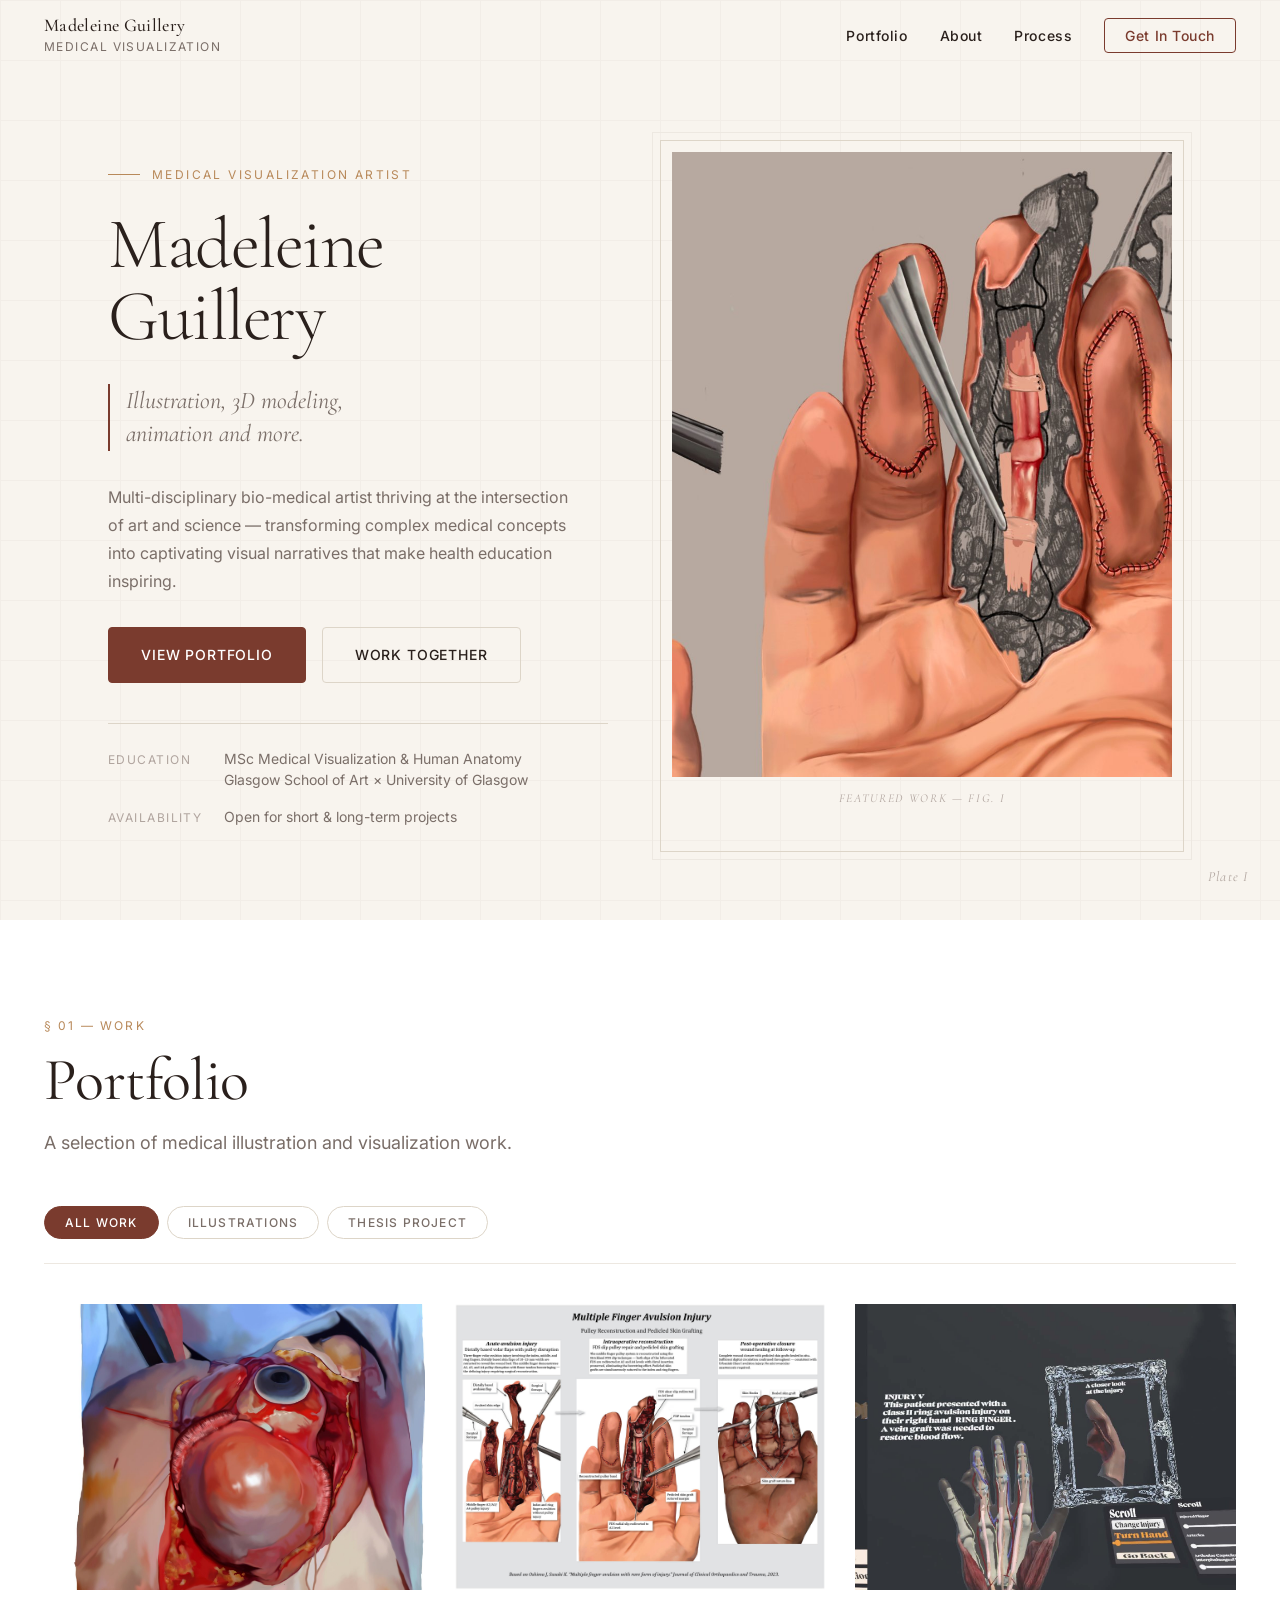
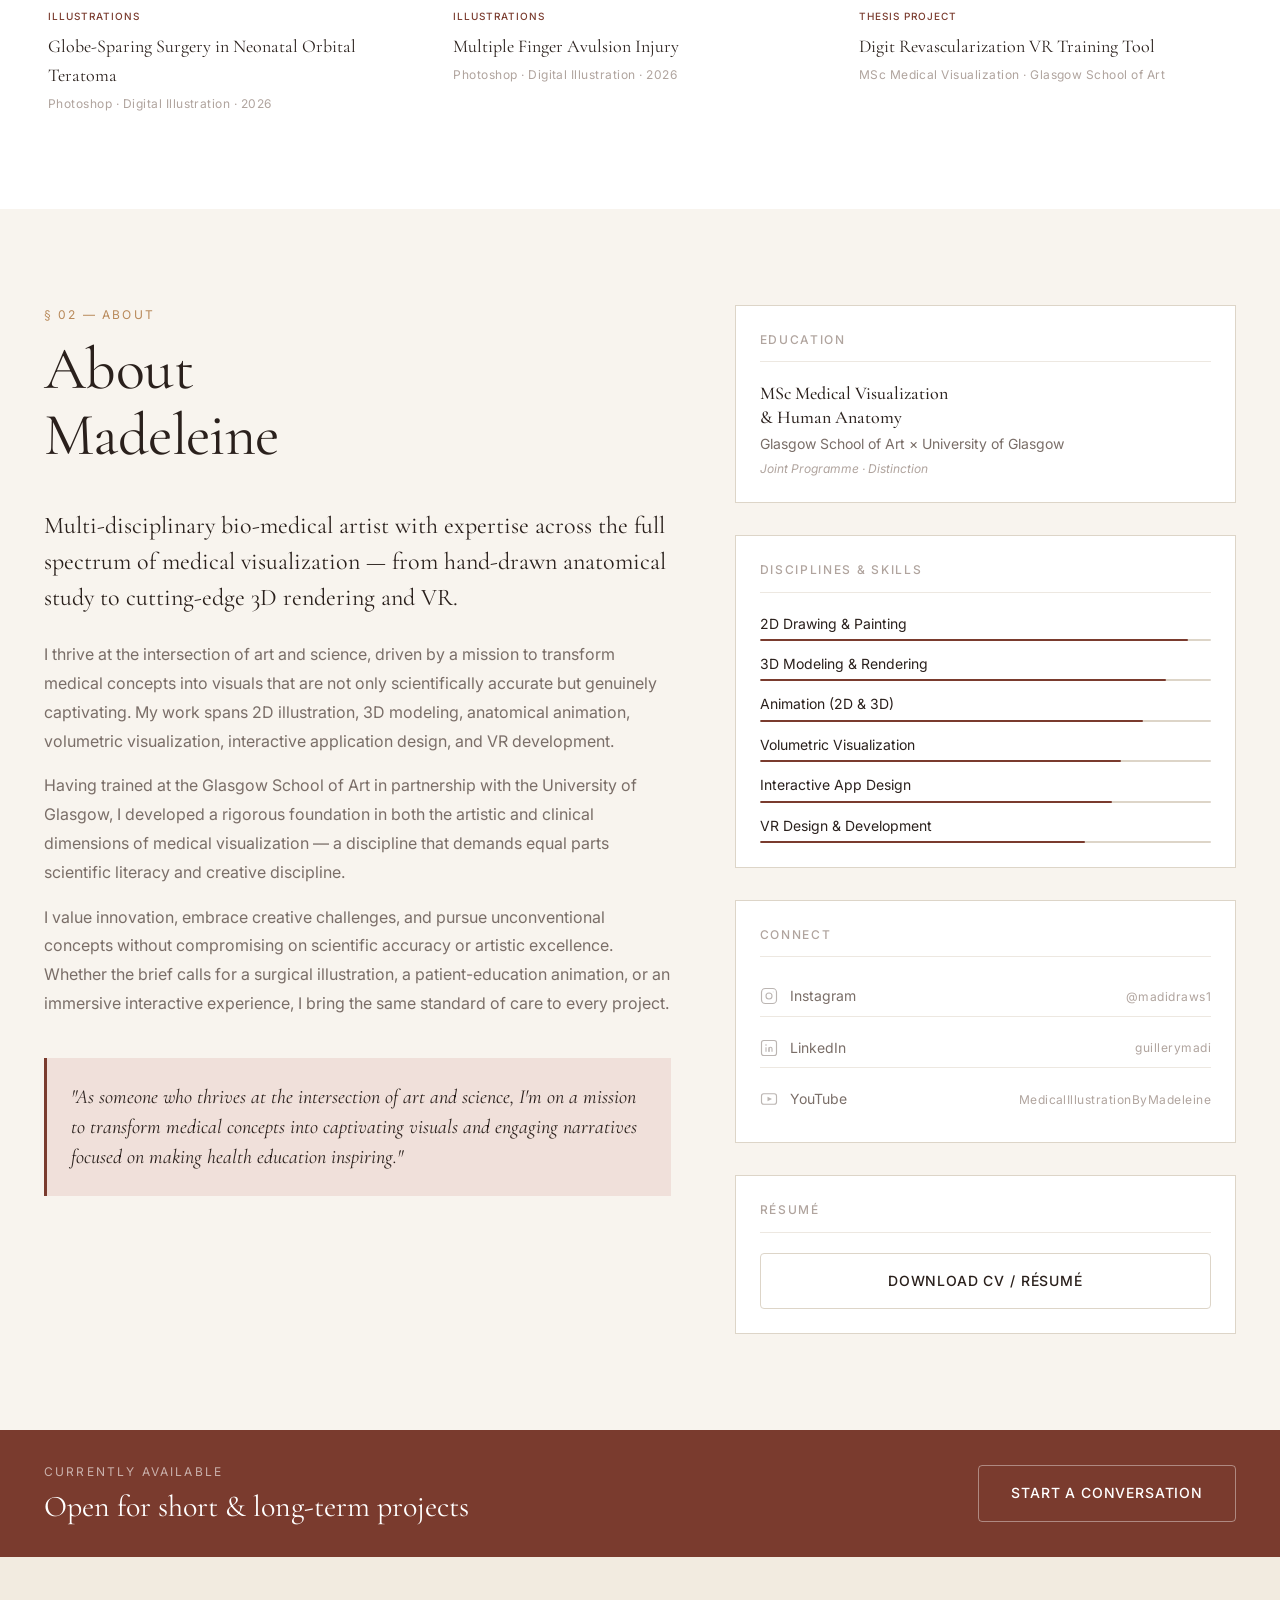
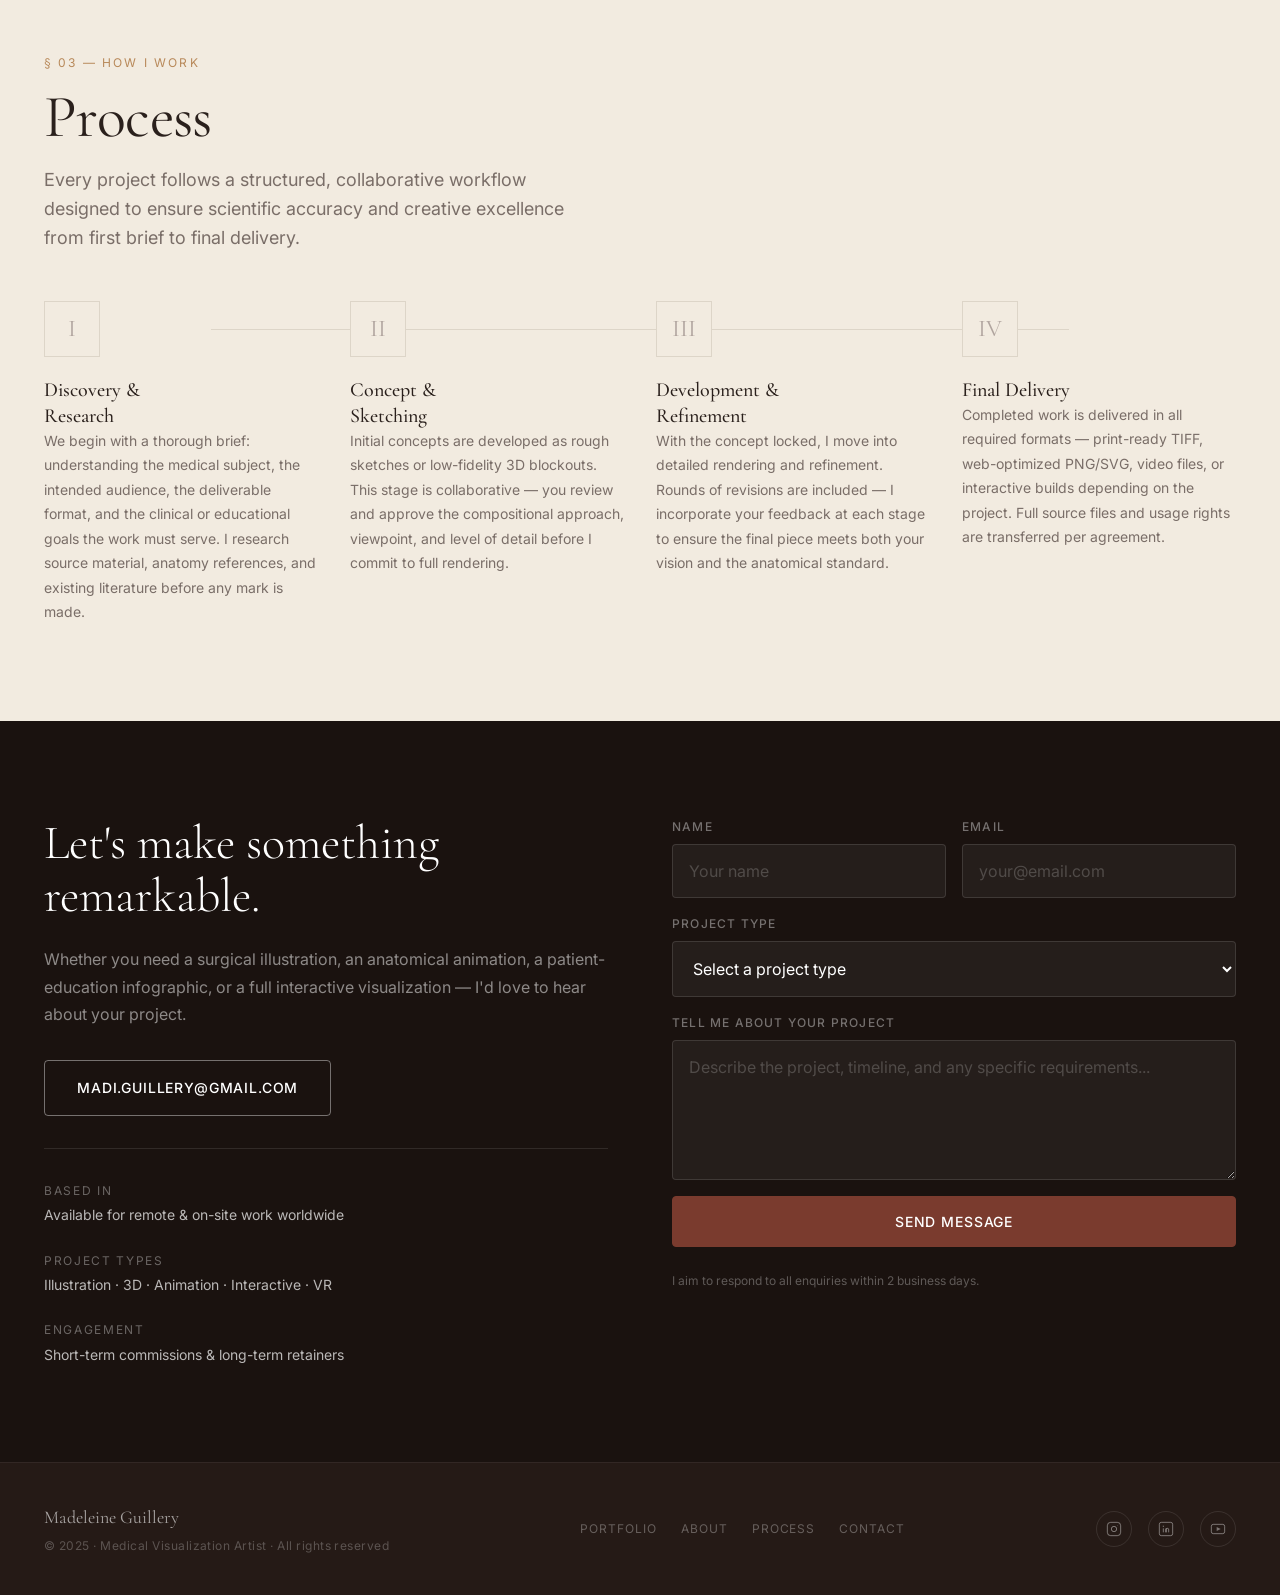
==== index.html @ 62d69ea6 "Add hero image and update contact email Uses the multiple finger avulsion process shot as the homepa" ====
<!DOCTYPE html>
<html lang="en">
<head>
  <meta charset="UTF-8">
  <meta name="viewport" content="width=device-width, initial-scale=1.0">
  <title>Madeleine Guillery — Medical Visualization Artist</title>
  <meta name="description" content="Multi-disciplinary bio-medical artist specializing in 2D illustration, 3D modeling, animation, and interactive medical visualization. MSc Medical Visualization, Glasgow School of Art.">
  <meta name="author" content="Madeleine Guillery">

  <!-- Open Graph -->
  <meta property="og:title" content="Madeleine Guillery — Medical Visualization Artist">
  <meta property="og:description" content="Transforming complex medical concepts into captivating visual narratives.">
  <meta property="og:type" content="website">

  <!-- Google Fonts: Cormorant Garamond (serif) + Inter (sans) -->
  <link rel="preconnect" href="https://fonts.googleapis.com">
  <link rel="preconnect" href="https://fonts.gstatic.com" crossorigin>
  <link href="https://fonts.googleapis.com/css2?family=Cormorant+Garamond:ital,wght@0,300;0,400;0,500;0,600;1,300;1,400;1,500&family=Inter:wght@300;400;500;600&display=swap" rel="stylesheet">

  <link rel="stylesheet" href="css/styles.css">
</head>
<body>

  <!-- ======================================================================
       NAVIGATION
       ====================================================================== -->
  <nav class="nav" id="nav">
    <div class="nav__container">

      <!-- Logo / Name -->
      <a href="#home" class="nav__logo">
        <span class="nav__logo-name">Madeleine Guillery</span>
        <span class="nav__logo-title">Medical Visualization</span>
      </a>

      <!-- Desktop nav links -->
      <ul class="nav__links">
        <li><a href="#portfolio" class="nav__link">Portfolio</a></li>
        <li><a href="#about"     class="nav__link">About</a></li>
        <li><a href="#process"   class="nav__link">Process</a></li>
        <li><a href="#contact"   class="nav__link nav__link--cta">Get In Touch</a></li>
      </ul>

      <!-- Hamburger (mobile only) -->
      <button class="nav__toggle" id="navToggle" aria-label="Toggle navigation" aria-expanded="false">
        <span></span>
        <span></span>
        <span></span>
      </button>
    </div>
  </nav>

  <!-- Mobile slide-down menu -->
  <div class="mobile-menu" id="mobileMenu" aria-hidden="true">
    <ul class="mobile-menu__links">
      <li><a href="#portfolio" class="mobile-menu__link">Portfolio</a></li>
      <li><a href="#about"     class="mobile-menu__link">About</a></li>
      <li><a href="#process"   class="mobile-menu__link">Process</a></li>
      <li><a href="#contact"   class="mobile-menu__link">Get In Touch</a></li>
    </ul>
  </div>


  <!-- ======================================================================
       HERO
       ====================================================================== -->
  <section id="home" class="hero">
    <div class="hero__container">

      <!-- Left: text content -->
      <div class="hero__content">
        <p class="hero__eyebrow reveal">Medical Visualization Artist</p>

        <h1 class="hero__name reveal reveal--delay-1">
          Madeleine<br>Guillery
        </h1>

        <p class="hero__tagline reveal reveal--delay-2">
          Illustration, 3D modeling,<br>animation and more.
        </p>

        <p class="hero__bio reveal reveal--delay-2">
          Multi-disciplinary bio-medical artist thriving at the intersection of
          art and science — transforming complex medical concepts into captivating
          visual narratives that make health education inspiring.
        </p>

        <div class="hero__actions reveal reveal--delay-3">
          <a href="#portfolio" class="btn btn--primary">View Portfolio</a>
          <a href="#contact"   class="btn btn--secondary">Work Together</a>
        </div>

        <div class="hero__credentials reveal reveal--delay-4">
          <div class="credential">
            <span class="credential__label">Education</span>
            <span class="credential__value">
              MSc Medical Visualization &amp; Human Anatomy<br>
              Glasgow School of Art × University of Glasgow
            </span>
          </div>
          <div class="credential">
            <span class="credential__label">Availability</span>
            <span class="credential__value">Open for short &amp; long-term projects</span>
          </div>
        </div>
      </div>

      <!-- Right: hero image -->
      <div class="hero__image reveal reveal--delay-2">
        <div class="hero__image-frame">
          <div class="hero__image-inner">
            <img src="assets/portfolio/illustrations/multiple-finger-avulsion/process-main.jpg" alt="Featured work by Madeleine Guillery — Multiple Finger Avulsion Injury">
          </div>
          <p class="hero__image-caption">Featured Work — Fig. I</p>
        </div>
      </div>
    </div>

    <!-- Plate annotation -->
    <span class="hero__plate-label">Plate I</span>
  </section>


  <!-- ======================================================================
       PORTFOLIO
       ====================================================================== -->
  <section id="portfolio" class="portfolio section">
    <div class="container">

      <div class="section__header reveal">
        <p class="section__label">§ 01 — Work</p>
        <h2 class="section__title">Portfolio</h2>
        <p class="section__subtitle">
          A selection of medical illustration and visualization work.
        </p>
      </div>

      <!-- Category filter tabs -->
      <div class="portfolio__filters reveal">
        <button class="filter-btn active" data-filter="all">All Work</button>
        <button class="filter-btn" data-filter="illustrations">Illustrations</button>
        <button class="filter-btn" data-filter="thesis">Thesis Project</button>
      </div>

      <!-- Portfolio grid -->
      <div class="portfolio__grid" id="portfolioGrid">

        <!-- ── ILLUSTRATIONS ─────────────────────────────────────────── -->

        <article class="portfolio__item reveal" data-category="illustrations">
          <a href="projects/orbital-teratoma-surgical-illustration.html" style="display:contents;">
            <div class="portfolio__item-image">
              <img src="assets/portfolio/illustrations/orbital-teratoma/panel-1-intraoperative-exposure.jpg" alt="Globe-Sparing Surgery in Neonatal Orbital Teratoma — intraoperative exposure panel">
              <div class="portfolio__overlay">
                <p class="portfolio__overlay-cat">Illustrations</p>
                <h3 class="portfolio__overlay-title">Globe-Sparing Surgery in Neonatal Orbital Teratoma</h3>
              </div>
            </div>
            <div class="portfolio__item-info">
              <p class="portfolio__item-tag">Illustrations</p>
              <h3 class="portfolio__item-title">Globe-Sparing Surgery in Neonatal Orbital Teratoma</h3>
              <p class="portfolio__item-caption">Photoshop &middot; Digital Illustration · 2026</p>
            </div>
          </a>
        </article>

        <article class="portfolio__item reveal reveal--delay-1" data-category="illustrations">
          <a href="projects/multiple-finger-avulsion.html" style="display:contents;">
            <div class="portfolio__item-image">
              <img src="assets/portfolio/illustrations/multiple-finger-avulsion/final-plate.jpg" alt="Multiple Finger Avulsion Injury — three-panel surgical illustration series">
              <div class="portfolio__overlay">
                <p class="portfolio__overlay-cat">Illustrations</p>
                <h3 class="portfolio__overlay-title">Multiple Finger Avulsion Injury</h3>
              </div>
            </div>
            <div class="portfolio__item-info">
              <p class="portfolio__item-tag">Illustrations</p>
              <h3 class="portfolio__item-title">Multiple Finger Avulsion Injury</h3>
              <p class="portfolio__item-caption">Photoshop &middot; Digital Illustration · 2026</p>
            </div>
          </a>
        </article>

        <!-- ── THESIS PROJECT ─────────────────────────────────────────── -->

        <article class="portfolio__item reveal" data-category="thesis">
          <a href="projects/digit-revascularization-vr.html" style="display:contents;">
            <div class="portfolio__item-image">
              <img src="assets/portfolio/thesis/digit-revascularization/vr-injury.jpg" alt="Digit Revascularization VR Training Tool — isolated anatomy view">
              <div class="portfolio__overlay">
                <p class="portfolio__overlay-cat">Thesis Project</p>
                <h3 class="portfolio__overlay-title">Digit Revascularization VR Training Tool</h3>
              </div>
            </div>
            <div class="portfolio__item-info">
              <p class="portfolio__item-tag">Thesis Project</p>
              <h3 class="portfolio__item-title">Digit Revascularization VR Training Tool</h3>
              <p class="portfolio__item-caption">MSc Medical Visualization · Glasgow School of Art</p>
            </div>
          </a>
        </article>

      </div><!-- /portfolio__grid -->
    </div>
  </section>


  <!-- ======================================================================
       ABOUT
       ====================================================================== -->
  <section id="about" class="about section">
    <div class="container">

      <div class="about__grid">

        <!-- Left: written content -->
        <div class="about__content">
          <div class="reveal">
            <p class="section__label">§ 02 — About</p>
            <h2 class="section__title">About<br>Madeleine</h2>
          </div>

          <p class="about__intro reveal">
            Multi-disciplinary bio-medical artist with expertise across the full
            spectrum of medical visualization — from hand-drawn anatomical study
            to cutting-edge 3D rendering and VR.
          </p>

          <div class="about__body reveal">
            <p>
              I thrive at the intersection of art and science, driven by a
              mission to transform medical concepts into visuals that are not
              only scientifically accurate but genuinely captivating. My work
              spans 2D illustration, 3D modeling, anatomical animation,
              volumetric visualization, interactive application design, and
              VR development.
            </p>
            <p>
              Having trained at the Glasgow School of Art in partnership with the
              University of Glasgow, I developed a rigorous foundation in both
              the artistic and clinical dimensions of medical visualization — a
              discipline that demands equal parts scientific literacy and
              creative discipline.
            </p>
            <p>
              I value innovation, embrace creative challenges, and pursue
              unconventional concepts without compromising on scientific
              accuracy or artistic excellence. Whether the brief calls for a
              surgical illustration, a patient-education animation, or an
              immersive interactive experience, I bring the same standard
              of care to every project.
            </p>
          </div>

          <blockquote class="about__quote reveal">
            "As someone who thrives at the intersection of art and science,
            I'm on a mission to transform medical concepts into captivating
            visuals and engaging narratives focused on making health education
            inspiring."
          </blockquote>
        </div>

        <!-- Right: sidebar cards -->
        <aside class="about__sidebar">

          <!-- Education -->
          <div class="about__card reveal">
            <p class="about__card-title">Education</p>
            <div class="about__edu-item">
              <p class="about__edu-degree">MSc Medical Visualization<br>&amp; Human Anatomy</p>
              <p class="about__edu-school">Glasgow School of Art × University of Glasgow</p>
              <p class="about__edu-detail">Joint Programme · Distinction</p>
            </div>
          </div>

          <!-- Disciplines -->
          <div class="about__card reveal">
            <p class="about__card-title">Disciplines &amp; Skills</p>
            <div class="skills-list">
              <div class="skill-item">
                <div class="skill-item__label">
                  <span class="skill-item__name">2D Drawing &amp; Painting</span>
                </div>
                <div class="skill-item__bar"><div class="skill-item__fill" style="width:95%"></div></div>
              </div>
              <div class="skill-item">
                <div class="skill-item__label">
                  <span class="skill-item__name">3D Modeling &amp; Rendering</span>
                </div>
                <div class="skill-item__bar"><div class="skill-item__fill" style="width:90%"></div></div>
              </div>
              <div class="skill-item">
                <div class="skill-item__label">
                  <span class="skill-item__name">Animation (2D &amp; 3D)</span>
                </div>
                <div class="skill-item__bar"><div class="skill-item__fill" style="width:85%"></div></div>
              </div>
              <div class="skill-item">
                <div class="skill-item__label">
                  <span class="skill-item__name">Volumetric Visualization</span>
                </div>
                <div class="skill-item__bar"><div class="skill-item__fill" style="width:80%"></div></div>
              </div>
              <div class="skill-item">
                <div class="skill-item__label">
                  <span class="skill-item__name">Interactive App Design</span>
                </div>
                <div class="skill-item__bar"><div class="skill-item__fill" style="width:78%"></div></div>
              </div>
              <div class="skill-item">
                <div class="skill-item__label">
                  <span class="skill-item__name">VR Design &amp; Development</span>
                </div>
                <div class="skill-item__bar"><div class="skill-item__fill" style="width:72%"></div></div>
              </div>
            </div>
          </div>

          <!-- Social / Connect -->
          <div class="about__card reveal">
            <p class="about__card-title">Connect</p>
            <div class="social-links">
              <a href="https://www.instagram.com/madidraws1" target="_blank" rel="noopener" class="social-link">
                <!-- Instagram icon -->
                <svg class="social-link__icon" viewBox="0 0 24 24" fill="none" stroke="currentColor" stroke-width="1.5" xmlns="http://www.w3.org/2000/svg">
                  <rect x="2" y="2" width="20" height="20" rx="5" ry="5"/>
                  <circle cx="12" cy="12" r="4"/>
                  <circle cx="17.5" cy="6.5" r="0.5" fill="currentColor" stroke="none"/>
                </svg>
                Instagram
                <span class="social-link__handle">@madidraws1</span>
              </a>
              <a href="https://www.linkedin.com/in/guillerymadi" target="_blank" rel="noopener" class="social-link">
                <!-- LinkedIn icon -->
                <svg class="social-link__icon" viewBox="0 0 24 24" fill="none" stroke="currentColor" stroke-width="1.5" xmlns="http://www.w3.org/2000/svg">
                  <rect x="2" y="2" width="20" height="20" rx="3"/>
                  <line x1="8" y1="11" x2="8" y2="17"/>
                  <line x1="8" y1="7" x2="8" y2="9"/>
                  <path d="M12 17v-4a2 2 0 014 0v4"/>
                  <line x1="12" y1="11" x2="12" y2="17"/>
                </svg>
                LinkedIn
                <span class="social-link__handle">guillerymadi</span>
              </a>
              <a href="https://www.youtube.com/@MedicalIllustrationByMadeleine" target="_blank" rel="noopener" class="social-link">
                <!-- YouTube icon -->
                <svg class="social-link__icon" viewBox="0 0 24 24" fill="none" stroke="currentColor" stroke-width="1.5" xmlns="http://www.w3.org/2000/svg">
                  <rect x="2" y="5" width="20" height="14" rx="3"/>
                  <polygon points="10,9 16,12 10,15" fill="currentColor" stroke="none"/>
                </svg>
                YouTube
                <span class="social-link__handle">MedicalIllustrationByMadeleine</span>
              </a>
            </div>
          </div>

          <!-- Resume download -->
          <div class="about__card reveal">
            <p class="about__card-title">Résumé</p>
            <!--
              Link to your CV PDF:
              <a href="assets/ResumeMadeleineGuillery.pdf" ...>
            -->
            <a href="assets/ResumeMadeleineGuillery.pdf" class="btn btn--secondary" style="width:100%; justify-content:center;" download>
              Download CV / Résumé
            </a>
          </div>

        </aside>
      </div>

    </div>
  </section>


  <!-- ======================================================================
       AVAILABILITY BANNER
       ====================================================================== -->
  <div class="availability">
    <div class="availability__inner">
      <div class="availability__text">
        <p class="availability__eyebrow">Currently Available</p>
        <p class="availability__headline">Open for short &amp; long-term projects</p>
      </div>
      <a href="#contact" class="btn btn--ghost">Start a Conversation</a>
    </div>
  </div>


  <!-- ======================================================================
       PROCESS
       ====================================================================== -->
  <section id="process" class="process section">
    <div class="container">

      <div class="section__header reveal">
        <p class="section__label">§ 03 — How I Work</p>
        <h2 class="section__title">Process</h2>
        <p class="section__subtitle">
          Every project follows a structured, collaborative workflow designed
          to ensure scientific accuracy and creative excellence from first
          brief to final delivery.
        </p>
      </div>

      <div class="process__grid">

        <div class="process__step reveal">
          <div class="process__step-number">I</div>
          <div>
            <h3 class="process__step-title">Discovery &amp;<br>Research</h3>
            <p class="process__step-body">
              We begin with a thorough brief: understanding the medical subject,
              the intended audience, the deliverable format, and the clinical or
              educational goals the work must serve. I research source material,
              anatomy references, and existing literature before any mark
              is made.
            </p>
          </div>
        </div>

        <div class="process__step reveal reveal--delay-1">
          <div class="process__step-number">II</div>
          <div>
            <h3 class="process__step-title">Concept &amp;<br>Sketching</h3>
            <p class="process__step-body">
              Initial concepts are developed as rough sketches or low-fidelity
              3D blockouts. This stage is collaborative — you review and
              approve the compositional approach, viewpoint, and level of
              detail before I commit to full rendering.
            </p>
          </div>
        </div>

        <div class="process__step reveal reveal--delay-2">
          <div class="process__step-number">III</div>
          <div>
            <h3 class="process__step-title">Development &amp;<br>Refinement</h3>
            <p class="process__step-body">
              With the concept locked, I move into detailed rendering and
              refinement. Rounds of revisions are included — I incorporate
              your feedback at each stage to ensure the final piece meets
              both your vision and the anatomical standard.
            </p>
          </div>
        </div>

        <div class="process__step reveal reveal--delay-3">
          <div class="process__step-number">IV</div>
          <div>
            <h3 class="process__step-title">Final Delivery</h3>
            <p class="process__step-body">
              Completed work is delivered in all required formats — print-ready
              TIFF, web-optimized PNG/SVG, video files, or interactive builds
              depending on the project. Full source files and usage rights are
              transferred per agreement.
            </p>
          </div>
        </div>

      </div>
    </div>
  </section>


  <!-- ======================================================================
       CONTACT
       ====================================================================== -->
  <section id="contact" class="contact">
    <div class="container">
      <div class="contact__grid">

        <!-- Left: info -->
        <div>
          <h2 class="contact__heading reveal">
            Let's make something<br>remarkable.
          </h2>
          <p class="contact__subtext reveal">
            Whether you need a surgical illustration, an anatomical animation,
            a patient-education infographic, or a full interactive visualization —
            I'd love to hear about your project.
          </p>
          <a href="mailto:madi.guillery@gmail.com" class="btn btn--ghost reveal">
            madi.guillery@gmail.com
          </a>

          <div class="contact__info reveal">
            <div class="contact__info-item">
              <p class="contact__info-label">Based in</p>
              <p class="contact__info-value">Available for remote &amp; on-site work worldwide</p>
            </div>
            <div class="contact__info-item">
              <p class="contact__info-label">Project types</p>
              <p class="contact__info-value">Illustration · 3D · Animation · Interactive · VR</p>
            </div>
            <div class="contact__info-item">
              <p class="contact__info-label">Engagement</p>
              <p class="contact__info-value">Short-term commissions &amp; long-term retainers</p>
            </div>
          </div>
        </div>

        <!-- Right: form -->
        <form class="contact__form reveal" id="contactForm" novalidate>
          <div class="form-row">
            <div class="form-group">
              <label for="name">Name</label>
              <input type="text" id="name" name="name" placeholder="Your name" required>
            </div>
            <div class="form-group">
              <label for="email">Email</label>
              <input type="email" id="email" name="email" placeholder="your@email.com" required>
            </div>
          </div>

          <div class="form-group">
            <label for="project-type">Project Type</label>
            <select id="project-type" name="project_type">
              <option value="" disabled selected>Select a project type</option>
              <option value="illustration">2D Illustration</option>
              <option value="3d">3D Modeling / Animation</option>
              <option value="2d-animation">2D Animation</option>
              <option value="interactive">Interactive / VR</option>
              <option value="other">Other / Not Sure Yet</option>
            </select>
          </div>

          <div class="form-group">
            <label for="message">Tell me about your project</label>
            <textarea id="message" name="message" placeholder="Describe the project, timeline, and any specific requirements..." required></textarea>
          </div>

          <button type="submit" class="btn btn--primary" style="width:100%; justify-content:center;">
            Send Message
          </button>

          <p class="contact__form-note">
            I aim to respond to all enquiries within 2 business days.
          </p>
        </form>

      </div>
    </div>
  </section>


  <!-- ======================================================================
       FOOTER
       ====================================================================== -->
  <footer class="footer">
    <div class="footer__inner">

      <div class="footer__brand">
        <p class="footer__name">Madeleine Guillery</p>
        <p class="footer__copy">&copy; 2025 · Medical Visualization Artist · All rights reserved</p>
      </div>

      <nav class="footer__links" aria-label="Footer navigation">
        <a href="#portfolio" class="footer__link">Portfolio</a>
        <a href="#about"     class="footer__link">About</a>
        <a href="#process"   class="footer__link">Process</a>
        <a href="#contact"   class="footer__link">Contact</a>
      </nav>

      <div class="footer__social">
        <!-- Instagram -->
        <a href="https://www.instagram.com/madidraws1" target="_blank" rel="noopener" class="footer__social-link" aria-label="Instagram">
          <svg width="16" height="16" viewBox="0 0 24 24" fill="none" stroke="currentColor" stroke-width="1.5">
            <rect x="2" y="2" width="20" height="20" rx="5"/>
            <circle cx="12" cy="12" r="4"/>
            <circle cx="17.5" cy="6.5" r="0.5" fill="currentColor" stroke="none"/>
          </svg>
        </a>
        <!-- LinkedIn -->
        <a href="https://www.linkedin.com/in/guillerymadi" target="_blank" rel="noopener" class="footer__social-link" aria-label="LinkedIn">
          <svg width="16" height="16" viewBox="0 0 24 24" fill="none" stroke="currentColor" stroke-width="1.5">
            <rect x="2" y="2" width="20" height="20" rx="3"/>
            <line x1="8" y1="11" x2="8" y2="17"/>
            <line x1="8" y1="7" x2="8" y2="9"/>
            <path d="M12 17v-4a2 2 0 014 0v4"/>
            <line x1="12" y1="11" x2="12" y2="17"/>
          </svg>
        </a>
        <!-- YouTube -->
        <a href="https://www.youtube.com/@MedicalIllustrationByMadeleine" target="_blank" rel="noopener" class="footer__social-link" aria-label="YouTube">
          <svg width="16" height="16" viewBox="0 0 24 24" fill="none" stroke="currentColor" stroke-width="1.5">
            <rect x="2" y="5" width="20" height="14" rx="3"/>
            <polygon points="10,9 16,12 10,15" fill="currentColor" stroke="none"/>
          </svg>
        </a>
      </div>

    </div>
  </footer>

  <script src="js/main.js"></script>
</body>
</html>
---- css/styles.css ----
/* ==========================================================================
   Madeleine Guillery — Medical Visualization Artist
   Design System & Styles

   Aesthetic: Vintage anatomical plate warmth × modern scientific grid
   Inspired by: Classic medical illustration plates (Inspo 1 & 2)
                + systematic scientific catalog layout (Inspo 3)
   ========================================================================== */

/* --------------------------------------------------------------------------
   Design Tokens
   -------------------------------------------------------------------------- */
:root {
  /* Color Palette — Warm cream base, anatomical-ink accents */
  --c-bg:            #F8F4EE;   /* Aged paper cream — main background */
  --c-bg-alt:        #F2EBE0;   /* Slightly deeper cream — alternate sections */
  --c-surface:       #FFFFFF;   /* Pure white — cards, overlays */
  --c-surface-tint:  #FDF9F5;   /* Barely-there cream — subtle card bg */

  --c-text:          #2A201C;   /* Very dark warm brown — primary text */
  --c-text-muted:    #7A6E68;   /* Medium warm gray — secondary text */
  --c-text-faint:    #B0A49E;   /* Light warm gray — captions, labels */

  --c-accent:        #7A3B2E;   /* Brick/rust — anatomical plate ink red */
  --c-accent-hover:  #5E2C22;   /* Deeper brick — hover state */
  --c-accent-light:  #F0E0DA;   /* Blush — accent light bg */

  --c-teal:          #3A6E6B;   /* Muted teal — secondary accent */
  --c-teal-light:    #D4E9E8;   /* Pale teal — teal light bg */

  --c-gold:          #B8895A;   /* Warm gold — decorative accents */

  --c-border:        #DDD5C8;   /* Warm beige — standard borders */
  --c-border-light:  #EDE8E1;   /* Light warm — subtle dividers */

  --c-dark:          #1A120F;   /* Near-black warm — dark sections */
  --c-dark-surface:  #251A16;   /* Dark warm surface — footer bg */

  /* Typography */
  --font-serif:  'Cormorant Garamond', 'Georgia', serif;
  --font-sans:   'Inter', -apple-system, BlinkMacSystemFont, 'Segoe UI', sans-serif;

  /* Font Scale */
  --text-xs:   0.75rem;    /* 12px */
  --text-sm:   0.875rem;   /* 14px */
  --text-base: 1rem;       /* 16px */
  --text-lg:   1.125rem;   /* 18px */
  --text-xl:   1.25rem;    /* 20px */
  --text-2xl:  1.5rem;     /* 24px */
  --text-3xl:  1.875rem;   /* 30px */
  --text-4xl:  2.25rem;    /* 36px */
  --text-5xl:  3rem;       /* 48px */
  --text-6xl:  3.75rem;    /* 60px */
  --text-7xl:  4.5rem;     /* 72px */

  /* Spacing */
  --sp-1:  0.25rem;
  --sp-2:  0.5rem;
  --sp-3:  0.75rem;
  --sp-4:  1rem;
  --sp-5:  1.25rem;
  --sp-6:  1.5rem;
  --sp-8:  2rem;
  --sp-10: 2.5rem;
  --sp-12: 3rem;
  --sp-16: 4rem;
  --sp-20: 5rem;
  --sp-24: 6rem;
  --sp-32: 8rem;

  /* Layout */
  --max-w:         1240px;
  --max-w-narrow:  800px;
  --nav-h:         72px;

  /* Transitions */
  --ease:          cubic-bezier(0.4, 0, 0.2, 1);
  --t-fast:        0.15s var(--ease);
  --t-base:        0.25s var(--ease);
  --t-slow:        0.4s var(--ease);

  /* Shadows */
  --shadow-sm:  0 1px 3px rgba(42, 32, 28, 0.08), 0 1px 2px rgba(42, 32, 28, 0.06);
  --shadow-md:  0 4px 12px rgba(42, 32, 28, 0.1), 0 2px 4px rgba(42, 32, 28, 0.06);
  --shadow-lg:  0 12px 32px rgba(42, 32, 28, 0.12), 0 4px 8px rgba(42, 32, 28, 0.08);

  /* Border radius */
  --radius-sm:  4px;
  --radius-md:  8px;
  --radius-lg:  12px;
}

/* --------------------------------------------------------------------------
   Reset & Base
   -------------------------------------------------------------------------- */
*, *::before, *::after {
  box-sizing: border-box;
  margin: 0;
  padding: 0;
}

html {
  scroll-behavior: smooth;
  font-size: 16px;
  -webkit-text-size-adjust: 100%;
}

body {
  font-family: var(--font-sans);
  font-size: var(--text-base);
  line-height: 1.6;
  color: var(--c-text);
  background-color: var(--c-bg);
  -webkit-font-smoothing: antialiased;
  -moz-osx-font-smoothing: grayscale;
  overflow-x: hidden;
}

/* Prevent hero decorative borders from creating horizontal scroll */
html { overflow-x: hidden; }

img {
  max-width: 100%;
  height: auto;
  display: block;
}

a {
  color: inherit;
  text-decoration: none;
}

ul { list-style: none; }

button {
  font-family: var(--font-sans);
  cursor: pointer;
  border: none;
  background: none;
}

/* --------------------------------------------------------------------------
   Layout Utilities
   -------------------------------------------------------------------------- */
.container {
  width: 100%;
  max-width: var(--max-w);
  margin: 0 auto;
  padding: 0 var(--sp-6);
}

.container--narrow {
  max-width: var(--max-w-narrow);
}

.section {
  padding: var(--sp-24) 0;
}

/* --------------------------------------------------------------------------
   Navigation
   -------------------------------------------------------------------------- */
.nav {
  position: fixed;
  top: 0;
  left: 0;
  right: 0;
  z-index: 100;
  height: var(--nav-h);
  background: transparent;
  transition: background var(--t-base), box-shadow var(--t-base), border-color var(--t-base);
  border-bottom: 1px solid transparent;
}

.nav.scrolled {
  background: rgba(248, 244, 238, 0.95);
  backdrop-filter: blur(10px);
  -webkit-backdrop-filter: blur(10px);
  border-bottom-color: var(--c-border-light);
  box-shadow: var(--shadow-sm);
}

.nav__container {
  max-width: var(--max-w);
  margin: 0 auto;
  padding: 0 var(--sp-6);
  height: 100%;
  display: flex;
  align-items: center;
  justify-content: space-between;
}

.nav__logo {
  display: flex;
  flex-direction: column;
  gap: 1px;
}

.nav__logo-name {
  font-family: var(--font-serif);
  font-size: var(--text-lg);
  font-weight: 500;
  letter-spacing: 0.02em;
  color: var(--c-text);
  line-height: 1.2;
}

.nav__logo-title {
  font-size: var(--text-xs);
  font-weight: 400;
  letter-spacing: 0.12em;
  text-transform: uppercase;
  color: var(--c-text-muted);
}

.nav__links {
  display: flex;
  align-items: center;
  gap: var(--sp-8);
}

.nav__link {
  font-size: var(--text-sm);
  font-weight: 500;
  letter-spacing: 0.04em;
  color: var(--c-text);
  transition: color var(--t-fast);
  position: relative;
}

.nav__link::after {
  content: '';
  position: absolute;
  bottom: -2px;
  left: 0;
  width: 0;
  height: 1px;
  background: var(--c-accent);
  transition: width var(--t-base);
}

.nav__link:hover { color: var(--c-accent); }
.nav__link:hover::after { width: 100%; }

.nav__link--cta {
  padding: var(--sp-2) var(--sp-5);
  border: 1.5px solid var(--c-accent);
  border-radius: var(--radius-sm);
  color: var(--c-accent);
  transition: background var(--t-fast), color var(--t-fast);
}

.nav__link--cta::after { display: none; }

.nav__link--cta:hover {
  background: var(--c-accent);
  color: var(--c-surface);
}

/* Active section highlight (set by JS on scroll) */
.nav__link--active {
  color: var(--c-accent);
}
.nav__link--active::after {
  width: 100%;
  background: var(--c-accent);
}

/* Hamburger */
.nav__toggle {
  display: none;
  flex-direction: column;
  gap: 5px;
  padding: var(--sp-2);
  background: none;
  border: none;
  cursor: pointer;
}

.nav__toggle span {
  display: block;
  width: 22px;
  height: 1.5px;
  background: var(--c-text);
  transition: transform var(--t-base), opacity var(--t-base);
}

.nav__toggle.open span:nth-child(1) { transform: translateY(6.5px) rotate(45deg); }
.nav__toggle.open span:nth-child(2) { opacity: 0; }
.nav__toggle.open span:nth-child(3) { transform: translateY(-6.5px) rotate(-45deg); }

/* Mobile menu */
.mobile-menu {
  position: fixed;
  top: var(--nav-h);
  left: 0;
  right: 0;
  z-index: 99;
  background: var(--c-bg);
  border-bottom: 1px solid var(--c-border);
  padding: var(--sp-6);
  transform: translateY(-100%);
  opacity: 0;
  transition: transform var(--t-base), opacity var(--t-base);
  pointer-events: none;
}

.mobile-menu.open {
  transform: translateY(0);
  opacity: 1;
  pointer-events: all;
}

.mobile-menu__links {
  display: flex;
  flex-direction: column;
  gap: var(--sp-4);
}

.mobile-menu__link {
  font-size: var(--text-lg);
  font-family: var(--font-serif);
  font-weight: 500;
  color: var(--c-text);
  padding: var(--sp-3) 0;
  border-bottom: 1px solid var(--c-border-light);
}

/* --------------------------------------------------------------------------
   Buttons
   -------------------------------------------------------------------------- */
.btn {
  display: inline-flex;
  align-items: center;
  gap: var(--sp-2);
  font-family: var(--font-sans);
  font-size: var(--text-sm);
  font-weight: 500;
  letter-spacing: 0.06em;
  text-transform: uppercase;
  padding: var(--sp-4) var(--sp-8);
  border-radius: var(--radius-sm);
  transition: background var(--t-fast), color var(--t-fast), border-color var(--t-fast), transform var(--t-fast);
  cursor: pointer;
  white-space: nowrap;
}

.btn:hover { transform: translateY(-1px); }
.btn:active { transform: translateY(0); }

.btn--primary {
  background: var(--c-accent);
  color: var(--c-surface);
  border: 1.5px solid var(--c-accent);
}

.btn--primary:hover {
  background: var(--c-accent-hover);
  border-color: var(--c-accent-hover);
}

.btn--secondary {
  background: transparent;
  color: var(--c-text);
  border: 1.5px solid var(--c-border);
}

.btn--secondary:hover {
  border-color: var(--c-text);
}

.btn--ghost {
  background: transparent;
  color: var(--c-surface);
  border: 1.5px solid rgba(255,255,255,0.4);
}

.btn--ghost:hover {
  border-color: var(--c-surface);
  background: rgba(255,255,255,0.08);
}

/* --------------------------------------------------------------------------
   Section Headers (shared pattern)
   -------------------------------------------------------------------------- */
.section__label {
  font-family: var(--font-sans);
  font-size: var(--text-xs);
  font-weight: 400;
  letter-spacing: 0.18em;
  text-transform: uppercase;
  color: var(--c-gold);
  margin-bottom: var(--sp-3);
}

.section__title {
  font-family: var(--font-serif);
  font-size: clamp(var(--text-4xl), 5vw, var(--text-6xl));
  font-weight: 400;
  line-height: 1.1;
  letter-spacing: -0.01em;
  color: var(--c-text);
  margin-bottom: var(--sp-4);
}

.section__subtitle {
  font-size: var(--text-lg);
  color: var(--c-text-muted);
  max-width: 520px;
  line-height: 1.6;
}

.section__header {
  margin-bottom: var(--sp-12);
}

/* --------------------------------------------------------------------------
   Hero
   -------------------------------------------------------------------------- */
.hero {
  min-height: 100vh;
  background: var(--c-bg);
  display: flex;
  align-items: center;
  padding-top: var(--nav-h);
  position: relative;
  overflow: hidden;
}

/* Subtle background grid pattern — like graph paper on old plates */
.hero::before {
  content: '';
  position: absolute;
  inset: 0;
  background-image:
    linear-gradient(var(--c-border-light) 1px, transparent 1px),
    linear-gradient(90deg, var(--c-border-light) 1px, transparent 1px);
  background-size: 60px 60px;
  opacity: 0.5;
  pointer-events: none;
}

.hero__container {
  max-width: var(--max-w);
  margin: 0 auto;
  padding: var(--sp-20) var(--sp-6);
  display: grid;
  grid-template-columns: 1fr 1fr;
  gap: var(--sp-16);
  align-items: center;
  position: relative;
  z-index: 1;
}

.hero__content {
  display: flex;
  flex-direction: column;
  gap: var(--sp-6);
}

.hero__eyebrow {
  font-size: var(--text-xs);
  font-weight: 400;
  letter-spacing: 0.2em;
  text-transform: uppercase;
  color: var(--c-gold);
  display: flex;
  align-items: center;
  gap: var(--sp-3);
}

.hero__eyebrow::before {
  content: '';
  display: inline-block;
  width: 32px;
  height: 1px;
  background: var(--c-gold);
}

.hero__name {
  font-family: var(--font-serif);
  font-size: clamp(var(--text-5xl), 8vw, var(--text-7xl));
  font-weight: 300;
  line-height: 1.0;
  letter-spacing: -0.02em;
  color: var(--c-text);
}

.hero__tagline {
  font-family: var(--font-serif);
  font-size: var(--text-2xl);
  font-weight: 400;
  font-style: italic;
  color: var(--c-text-muted);
  line-height: 1.4;
  border-left: 2px solid var(--c-accent);
  padding-left: var(--sp-4);
  margin: var(--sp-2) 0;
}

.hero__bio {
  font-size: var(--text-base);
  color: var(--c-text-muted);
  line-height: 1.75;
  max-width: 460px;
}

.hero__actions {
  display: flex;
  gap: var(--sp-4);
  flex-wrap: wrap;
  margin-top: var(--sp-2);
}

.hero__credentials {
  display: flex;
  flex-direction: column;
  gap: var(--sp-4);
  margin-top: var(--sp-4);
  padding-top: var(--sp-6);
  border-top: 1px solid var(--c-border);
}

.credential {
  display: grid;
  grid-template-columns: 100px 1fr;
  gap: var(--sp-4);
  align-items: start;
}

.credential__label {
  font-size: var(--text-xs);
  letter-spacing: 0.12em;
  text-transform: uppercase;
  color: var(--c-text-faint);
  padding-top: 2px;
}

.credential__value {
  font-size: var(--text-sm);
  color: var(--c-text-muted);
  line-height: 1.5;
}

/* Hero Image Frame — styled like an anatomical plate illustration */
.hero__image {
  display: flex;
  justify-content: center;
  align-items: center;
}

.hero__image-frame {
  position: relative;
  width: 100%;
  max-width: 500px;
  padding-bottom: var(--sp-8); /* room for caption below */
}

/* Double-border frame — like a plate mount */
.hero__image-frame::before {
  content: '';
  position: absolute;
  inset: -12px;
  border: 1px solid var(--c-border);
  pointer-events: none;
  z-index: 1;
}

.hero__image-frame::after {
  content: '';
  position: absolute;
  inset: -20px;
  border: 1px solid var(--c-border-light);
  pointer-events: none;
}

.hero__image-inner {
  position: relative;
  width: 100%;
  aspect-ratio: 4/5;
  overflow: hidden;
  background: var(--c-surface-tint);
  min-height: 200px; /* safety floor on small screens */
}

.hero__image-inner img {
  width: 100%;
  height: 100%;
  object-fit: cover;
  display: block;
}

/* Placeholder shown when no image is provided */
.hero__placeholder {
  position: absolute;
  inset: 0;
  display: flex;
  flex-direction: column;
  align-items: center;
  justify-content: center;
  background: var(--c-surface-tint);
  border: 2px dashed var(--c-border);
  gap: var(--sp-4);
  color: var(--c-text-faint);
  font-size: var(--text-sm);
  font-family: var(--font-sans);
  letter-spacing: 0.06em;
  text-align: center;
  padding: var(--sp-8);
}

.hero__placeholder small {
  display: block;
  margin-top: var(--sp-2);
  font-size: var(--text-xs);
  font-family: monospace;
  opacity: 0.6;
}

.hero__placeholder-icon {
  width: 64px;
  height: 64px;
  opacity: 0.3;
}

.hero__image-caption {
  display: block;
  text-align: center;
  font-size: var(--text-xs);
  letter-spacing: 0.14em;
  text-transform: uppercase;
  color: var(--c-text-faint);
  padding: var(--sp-3) 0 0;
  font-style: italic;
  font-family: var(--font-serif);
}

/* Plate number decoration */
.hero__plate-label {
  position: absolute;
  bottom: var(--sp-8);
  right: var(--sp-8);
  font-family: var(--font-serif);
  font-style: italic;
  font-size: var(--text-sm);
  color: var(--c-text-faint);
  letter-spacing: 0.08em;
}

/* --------------------------------------------------------------------------
   Portfolio
   -------------------------------------------------------------------------- */
.portfolio {
  background: var(--c-surface);
}

/* Filter tabs */
.portfolio__filters {
  display: flex;
  flex-wrap: wrap;
  gap: var(--sp-2);
  margin-bottom: var(--sp-10);
  padding-bottom: var(--sp-6);
  border-bottom: 1px solid var(--c-border-light);
}

.filter-btn {
  font-family: var(--font-sans);
  font-size: var(--text-xs);
  font-weight: 500;
  letter-spacing: 0.1em;
  text-transform: uppercase;
  padding: var(--sp-2) var(--sp-5);
  border: 1px solid var(--c-border);
  border-radius: 100px;
  color: var(--c-text-muted);
  background: transparent;
  cursor: pointer;
  transition: all var(--t-fast);
}

.filter-btn:hover {
  border-color: var(--c-text-muted);
  color: var(--c-text);
}

.filter-btn.active {
  background: var(--c-accent);
  border-color: var(--c-accent);
  color: var(--c-surface);
}

/* Portfolio grid */
.portfolio__grid {
  display: grid;
  grid-template-columns: repeat(3, 1fr);
  gap: var(--sp-6);
}

/* Portfolio card */
.portfolio__item {
  display: flex;
  flex-direction: column;
  gap: var(--sp-3);
  cursor: pointer;
  transition: opacity var(--t-base);
}

.portfolio__item.hidden {
  display: none;
}

.portfolio__item-image {
  position: relative;
  overflow: hidden;
  background: var(--c-bg-alt);
  aspect-ratio: 4/3;
}

.portfolio__item-image img {
  width: 100%;
  height: 100%;
  object-fit: cover;
  transition: transform var(--t-slow);
}

.portfolio__item:hover .portfolio__item-image img {
  transform: scale(1.04);
}

/* Placeholder for cards without images */
.portfolio__ph {
  width: 100%;
  height: 100%;
  display: flex;
  align-items: center;
  justify-content: center;
  position: relative;
  overflow: hidden;
  transition: transform var(--t-slow);
}

.portfolio__item:hover .portfolio__ph {
  transform: scale(1.04);
}

.portfolio__ph::after {
  content: attr(data-label);
  position: absolute;
  bottom: var(--sp-4);
  left: var(--sp-4);
  right: var(--sp-4);
  font-family: var(--font-serif);
  font-style: italic;
  font-size: var(--text-sm);
  color: rgba(255,255,255,0.4);
  text-align: center;
  letter-spacing: 0.06em;
}

/* Category color palettes for placeholders */
.ph--3d {
  background: linear-gradient(135deg, #3A4A5C 0%, #2C3A4A 50%, #4A3A3A 100%);
}
.ph--illustrations {
  background: linear-gradient(135deg, #6B4A3A 0%, #8B5C4A 50%, #5A4A6B 100%);
}
.ph--sketches {
  background: linear-gradient(135deg, #4A5C4A 0%, #5C6B5C 50%, #3A4A3A 100%);
}
.ph--animations {
  background: linear-gradient(135deg, #4A4A6B 0%, #5C5A8B 50%, #3A4A6B 100%);
}
.ph--thesis {
  background: linear-gradient(135deg, #6B5A3A 0%, #8B7A5C 50%, #5A4A2C 100%);
}

/* Hover overlay */
.portfolio__overlay {
  position: absolute;
  inset: 0;
  background: linear-gradient(to top, rgba(26, 18, 15, 0.92) 0%, rgba(26, 18, 15, 0.2) 60%, transparent 100%);
  display: flex;
  flex-direction: column;
  justify-content: flex-end;
  padding: var(--sp-5);
  opacity: 0;
  transition: opacity var(--t-base);
}

.portfolio__item:hover .portfolio__overlay {
  opacity: 1;
}

.portfolio__overlay-title {
  font-family: var(--font-serif);
  font-size: var(--text-xl);
  font-weight: 400;
  color: var(--c-surface);
  line-height: 1.3;
  margin-bottom: var(--sp-1);
}

.portfolio__overlay-cat {
  font-size: var(--text-xs);
  letter-spacing: 0.12em;
  text-transform: uppercase;
  color: rgba(255,255,255,0.55);
}

/* Card info below image */
.portfolio__item-info {
  padding: 0 var(--sp-1);
}

.portfolio__item-title {
  font-family: var(--font-serif);
  font-size: var(--text-lg);
  font-weight: 400;
  color: var(--c-text);
  margin-bottom: var(--sp-1);
}

.portfolio__item-caption {
  font-size: var(--text-xs);
  color: var(--c-text-faint);
  letter-spacing: 0.04em;
}

.portfolio__item-tag {
  display: inline-block;
  font-size: 10px;
  font-weight: 500;
  letter-spacing: 0.1em;
  text-transform: uppercase;
  color: var(--c-accent);
  margin-bottom: var(--sp-2);
}

/* --------------------------------------------------------------------------
   About
   -------------------------------------------------------------------------- */
.about {
  background: var(--c-bg);
}

.about__grid {
  display: grid;
  grid-template-columns: 5fr 4fr;
  gap: var(--sp-16);
  align-items: start;
}

.about__content {
  display: flex;
  flex-direction: column;
  gap: var(--sp-6);
}

.about__intro {
  font-family: var(--font-serif);
  font-size: var(--text-2xl);
  font-weight: 400;
  line-height: 1.5;
  color: var(--c-text);
}

.about__body {
  font-size: var(--text-base);
  color: var(--c-text-muted);
  line-height: 1.8;
  display: flex;
  flex-direction: column;
  gap: var(--sp-4);
}

.about__quote {
  font-family: var(--font-serif);
  font-style: italic;
  font-size: var(--text-xl);
  color: var(--c-text);
  line-height: 1.5;
  padding: var(--sp-6);
  border-left: 3px solid var(--c-accent);
  background: var(--c-accent-light);
  margin: var(--sp-4) 0;
}

/* Skills / Education sidebar */
.about__sidebar {
  display: flex;
  flex-direction: column;
  gap: var(--sp-8);
  position: sticky;
  top: calc(var(--nav-h) + var(--sp-8));
}

.about__card {
  background: var(--c-surface);
  border: 1px solid var(--c-border);
  padding: var(--sp-6);
}

.about__card-title {
  font-size: var(--text-xs);
  font-weight: 500;
  letter-spacing: 0.14em;
  text-transform: uppercase;
  color: var(--c-text-faint);
  margin-bottom: var(--sp-5);
  padding-bottom: var(--sp-3);
  border-bottom: 1px solid var(--c-border-light);
}

.about__edu-item {
  display: flex;
  flex-direction: column;
  gap: var(--sp-1);
}

.about__edu-degree {
  font-family: var(--font-serif);
  font-size: var(--text-lg);
  font-weight: 500;
  color: var(--c-text);
  line-height: 1.3;
}

.about__edu-school {
  font-size: var(--text-sm);
  color: var(--c-text-muted);
}

.about__edu-detail {
  font-size: var(--text-xs);
  color: var(--c-text-faint);
  font-style: italic;
}

/* Skills list */
.skills-list {
  display: flex;
  flex-direction: column;
  gap: var(--sp-3);
}

.skill-item {
  display: flex;
  flex-direction: column;
  gap: var(--sp-1);
}

.skill-item__label {
  display: flex;
  justify-content: space-between;
  align-items: center;
}

.skill-item__name {
  font-size: var(--text-sm);
  color: var(--c-text);
  font-weight: 400;
}

.skill-item__level {
  font-size: var(--text-xs);
  color: var(--c-text-faint);
  letter-spacing: 0.06em;
}

.skill-item__bar {
  height: 2px;
  background: var(--c-border);
  border-radius: 100px;
  overflow: hidden;
}

.skill-item__fill {
  height: 100%;
  background: var(--c-accent);
  border-radius: 100px;
  transition: width 1s var(--ease);
}

/* Social links */
.social-links {
  display: flex;
  flex-direction: column;
  gap: var(--sp-3);
}

.social-link {
  display: flex;
  align-items: center;
  gap: var(--sp-3);
  font-size: var(--text-sm);
  color: var(--c-text-muted);
  transition: color var(--t-fast);
  padding: var(--sp-2) 0;
  border-bottom: 1px solid var(--c-border-light);
}

.social-link:last-child {
  border-bottom: none;
}

.social-link:hover {
  color: var(--c-accent);
}

.social-link__icon {
  width: 18px;
  height: 18px;
  flex-shrink: 0;
  opacity: 0.5;
}

.social-link:hover .social-link__icon {
  opacity: 1;
}

.social-link__handle {
  font-size: var(--text-xs);
  color: var(--c-text-faint);
  margin-left: auto;
  letter-spacing: 0.04em;
}

/* --------------------------------------------------------------------------
   Process
   -------------------------------------------------------------------------- */
.process {
  background: var(--c-bg-alt);
}

.process__grid {
  display: grid;
  grid-template-columns: repeat(4, 1fr);
  gap: var(--sp-8);
  position: relative;
}

/* Connecting line through steps */
.process__grid::before {
  content: '';
  position: absolute;
  top: 28px;
  left: 14%;
  right: 14%;
  height: 1px;
  background: var(--c-border);
  z-index: 0;
}

.process__step {
  display: flex;
  flex-direction: column;
  gap: var(--sp-5);
  position: relative;
  z-index: 1;
}

.process__step-number {
  width: 56px;
  height: 56px;
  display: flex;
  align-items: center;
  justify-content: center;
  border: 1px solid var(--c-border);
  background: var(--c-bg-alt);
  font-family: var(--font-serif);
  font-size: var(--text-2xl);
  font-weight: 400;
  color: var(--c-text-faint);
}

.process__step-title {
  font-family: var(--font-serif);
  font-size: var(--text-xl);
  font-weight: 500;
  color: var(--c-text);
  line-height: 1.3;
}

.process__step-body {
  font-size: var(--text-sm);
  color: var(--c-text-muted);
  line-height: 1.75;
}

/* --------------------------------------------------------------------------
   Availability Banner
   -------------------------------------------------------------------------- */
.availability {
  background: var(--c-accent);
  padding: var(--sp-8) 0;
}

.availability__inner {
  max-width: var(--max-w);
  margin: 0 auto;
  padding: 0 var(--sp-6);
  display: flex;
  align-items: center;
  justify-content: space-between;
  gap: var(--sp-8);
  flex-wrap: wrap;
}

.availability__text {
  color: var(--c-surface);
}

.availability__eyebrow {
  font-size: var(--text-xs);
  letter-spacing: 0.18em;
  text-transform: uppercase;
  color: rgba(255,255,255,0.6);
  margin-bottom: var(--sp-2);
}

.availability__headline {
  font-family: var(--font-serif);
  font-size: var(--text-3xl);
  font-weight: 400;
  color: var(--c-surface);
  line-height: 1.2;
}

/* --------------------------------------------------------------------------
   Contact
   -------------------------------------------------------------------------- */
.contact {
  background: var(--c-dark);
  padding: var(--sp-24) 0;
}

.contact__grid {
  display: grid;
  grid-template-columns: 1fr 1fr;
  gap: var(--sp-16);
  align-items: start;
}

.contact__heading {
  font-family: var(--font-serif);
  font-size: clamp(var(--text-4xl), 5vw, var(--text-5xl));
  font-weight: 300;
  color: var(--c-surface);
  line-height: 1.1;
  margin-bottom: var(--sp-6);
}

.contact__subtext {
  font-size: var(--text-base);
  color: rgba(255,255,255,0.5);
  line-height: 1.7;
  margin-bottom: var(--sp-8);
}

.contact__info {
  display: flex;
  flex-direction: column;
  gap: var(--sp-6);
  margin-top: var(--sp-8);
  padding-top: var(--sp-8);
  border-top: 1px solid rgba(255,255,255,0.1);
}

.contact__info-item {
  display: flex;
  flex-direction: column;
  gap: var(--sp-1);
}

.contact__info-label {
  font-size: var(--text-xs);
  letter-spacing: 0.14em;
  text-transform: uppercase;
  color: rgba(255,255,255,0.35);
}

.contact__info-value {
  font-size: var(--text-sm);
  color: rgba(255,255,255,0.7);
}

/* Contact form */
.contact__form {
  display: flex;
  flex-direction: column;
  gap: var(--sp-4);
}

.form-group {
  display: flex;
  flex-direction: column;
  gap: var(--sp-2);
}

.form-group label {
  font-size: var(--text-xs);
  font-weight: 500;
  letter-spacing: 0.1em;
  text-transform: uppercase;
  color: rgba(255,255,255,0.4);
}

.form-group input,
.form-group textarea,
.form-group select {
  font-family: var(--font-sans);
  font-size: var(--text-base);
  color: var(--c-surface);
  background: rgba(255,255,255,0.05);
  border: 1px solid rgba(255,255,255,0.12);
  padding: var(--sp-4);
  border-radius: var(--radius-sm);
  outline: none;
  transition: border-color var(--t-fast), background var(--t-fast);
  width: 100%;
}

.form-group input::placeholder,
.form-group textarea::placeholder {
  color: rgba(255,255,255,0.2);
}

.form-group input:focus,
.form-group textarea:focus,
.form-group select:focus {
  border-color: rgba(255,255,255,0.35);
  background: rgba(255,255,255,0.08);
}

.form-group select option {
  background: var(--c-dark);
  color: var(--c-surface);
}

.form-group textarea {
  resize: vertical;
  min-height: 140px;
}

.form-row {
  display: grid;
  grid-template-columns: 1fr 1fr;
  gap: var(--sp-4);
}

.contact__form-note {
  font-size: var(--text-xs);
  color: rgba(255,255,255,0.3);
  margin-top: var(--sp-2);
}

/* --------------------------------------------------------------------------
   Footer
   -------------------------------------------------------------------------- */
.footer {
  background: var(--c-dark-surface);
  padding: var(--sp-10) 0;
  border-top: 1px solid rgba(255,255,255,0.06);
}

.footer__inner {
  max-width: var(--max-w);
  margin: 0 auto;
  padding: 0 var(--sp-6);
  display: flex;
  align-items: center;
  justify-content: space-between;
  gap: var(--sp-8);
  flex-wrap: wrap;
}

.footer__brand {
  display: flex;
  flex-direction: column;
  gap: var(--sp-1);
}

.footer__name {
  font-family: var(--font-serif);
  font-size: var(--text-lg);
  color: rgba(255,255,255,0.6);
}

.footer__copy {
  font-size: var(--text-xs);
  color: rgba(255,255,255,0.25);
  letter-spacing: 0.04em;
}

.footer__links {
  display: flex;
  gap: var(--sp-6);
}

.footer__link {
  font-size: var(--text-xs);
  letter-spacing: 0.08em;
  color: rgba(255,255,255,0.3);
  text-transform: uppercase;
  transition: color var(--t-fast);
}

.footer__link:hover {
  color: rgba(255,255,255,0.7);
}

.footer__social {
  display: flex;
  gap: var(--sp-4);
}

.footer__social-link {
  display: flex;
  align-items: center;
  justify-content: center;
  width: 36px;
  height: 36px;
  border: 1px solid rgba(255,255,255,0.1);
  border-radius: 100px;
  color: rgba(255,255,255,0.4);
  transition: color var(--t-fast), border-color var(--t-fast);
}

.footer__social-link:hover {
  color: rgba(255,255,255,0.8);
  border-color: rgba(255,255,255,0.3);
}

/* --------------------------------------------------------------------------
   Project Detail Page
   -------------------------------------------------------------------------- */
.project-hero {
  padding-top: calc(var(--nav-h) + var(--sp-16));
  padding-bottom: var(--sp-12);
  background: var(--c-bg);
}

.project-hero__back {
  display: inline-flex;
  align-items: center;
  gap: var(--sp-2);
  font-size: var(--text-sm);
  font-weight: 500;
  letter-spacing: 0.04em;
  color: var(--c-text-muted);
  margin-bottom: var(--sp-8);
  transition: color var(--t-fast);
}

.project-hero__back:hover { color: var(--c-accent); }

.project-hero__meta {
  display: flex;
  flex-wrap: wrap;
  gap: var(--sp-10);
  margin-top: var(--sp-8);
  padding-top: var(--sp-6);
  border-top: 1px solid var(--c-border);
}

.project-hero__meta-item {
  display: flex;
  flex-direction: column;
  gap: var(--sp-1);
}

.project-hero__meta-label {
  font-size: var(--text-xs);
  font-weight: 600;
  letter-spacing: 0.1em;
  text-transform: uppercase;
  color: var(--c-text-muted);
}

.project-hero__meta-value {
  font-size: var(--text-sm);
  color: var(--c-text);
  line-height: 1.4;
}

/* Full-plate hero image — same double-border "plate mount" language as .hero__image-frame */
.project-plate-frame {
  position: relative;
  padding-bottom: var(--sp-8);
}

.project-plate-frame::before {
  content: '';
  position: absolute;
  inset: -12px;
  border: 1px solid var(--c-border);
  pointer-events: none;
  z-index: 1;
}

.project-plate-frame::after {
  content: '';
  position: absolute;
  inset: -20px;
  border: 1px solid var(--c-border-light);
  pointer-events: none;
}

.project-plate-frame__inner {
  position: relative;
  width: 100%;
  overflow: hidden;
  background: var(--c-surface-tint);
}

.project-plate-frame__inner img {
  width: 100%;
  height: auto;
  display: block;
}

.project-plate-frame__caption {
  display: block;
  text-align: center;
  font-size: var(--text-xs);
  letter-spacing: 0.14em;
  text-transform: uppercase;
  color: var(--c-text-faint);
  padding: var(--sp-3) 0 0;
  font-style: italic;
  font-family: var(--font-serif);
}

/* Individual panel gallery */
.project-plate-grid {
  display: grid;
  grid-template-columns: repeat(2, 1fr);
  gap: var(--sp-6);
}

.project-plate-grid__item img {
  width: 100%;
  aspect-ratio: 1/1;
  object-fit: cover;
  border: 1px solid var(--c-border);
}

.project-plate-grid__item figcaption {
  margin-top: var(--sp-3);
  font-size: var(--text-sm);
  color: var(--c-text-muted);
  line-height: 1.5;
}

.project-plate-grid__num {
  font-family: var(--font-serif);
  font-style: italic;
  color: var(--c-accent);
  margin-right: var(--sp-2);
}

@media (max-width: 640px) {
  .project-plate-grid {
    grid-template-columns: 1fr;
  }
}

/* Sponsor / institution logo row on a project page */
.project-logos {
  display: flex;
  flex-wrap: wrap;
  align-items: center;
  justify-content: flex-start;
  gap: var(--sp-10);
  margin-top: var(--sp-8);
}

.project-logos img {
  max-height: 44px;
  width: auto;
  object-fit: contain;
}

/* Prominent sub-section heading within a project page (e.g. "Progress") */
.project-subhead {
  font-family: var(--font-serif);
  font-size: var(--text-3xl);
  font-weight: 400;
  color: var(--c-text);
  margin-bottom: var(--sp-8);
}

/* --------------------------------------------------------------------------
   Scroll Reveal Animation
   -------------------------------------------------------------------------- */
.reveal {
  opacity: 0;
  transform: translateY(24px);
  transition: opacity 0.6s var(--ease), transform 0.6s var(--ease);
}

.reveal.revealed {
  opacity: 1;
  transform: translateY(0);
}

.reveal--delay-1 { transition-delay: 0.1s; }
.reveal--delay-2 { transition-delay: 0.2s; }
.reveal--delay-3 { transition-delay: 0.3s; }
.reveal--delay-4 { transition-delay: 0.4s; }

/* --------------------------------------------------------------------------
   Responsive — Tablet (≤ 1024px)
   -------------------------------------------------------------------------- */
@media (max-width: 1024px) {
  .hero__container {
    grid-template-columns: 1fr;
    gap: var(--sp-12);
    padding: var(--sp-16) var(--sp-6);
  }

  .hero__image {
    order: -1;
    justify-content: flex-start;
  }

  .hero__image-frame {
    max-width: 380px;
  }

  .hero__name {
    font-size: var(--text-5xl);
  }

  .about__grid {
    grid-template-columns: 1fr;
    gap: var(--sp-10);
  }

  .about__sidebar {
    position: static;
    display: grid;
    grid-template-columns: 1fr 1fr;
    gap: var(--sp-6);
  }

  .portfolio__grid {
    grid-template-columns: repeat(2, 1fr);
  }

  .process__grid {
    grid-template-columns: repeat(2, 1fr);
    gap: var(--sp-8);
  }

  .process__grid::before {
    display: none;
  }

  .contact__grid {
    grid-template-columns: 1fr;
    gap: var(--sp-10);
  }
}

/* --------------------------------------------------------------------------
   Responsive — Mobile (≤ 640px)
   -------------------------------------------------------------------------- */
@media (max-width: 640px) {
  :root {
    --nav-h: 64px;
  }

  .nav__links { display: none; }
  .nav__toggle { display: flex; }

  .section { padding: var(--sp-16) 0; }

  .hero__container {
    padding: var(--sp-12) var(--sp-5);
  }

  .hero__name { font-size: var(--text-4xl); }
  .hero__tagline { font-size: var(--text-xl); }

  .hero__actions {
    flex-direction: column;
    width: 100%;
  }

  .hero__actions .btn {
    justify-content: center;
  }

  .credential {
    grid-template-columns: 1fr;
    gap: var(--sp-1);
  }

  .portfolio__grid {
    grid-template-columns: 1fr;
    gap: var(--sp-5);
  }

  .portfolio__filters {
    gap: var(--sp-2);
  }

  .filter-btn {
    font-size: 10px;
    padding: var(--sp-2) var(--sp-3);
  }

  .about__sidebar {
    grid-template-columns: 1fr;
  }

  .process__grid {
    grid-template-columns: 1fr;
    gap: var(--sp-6);
  }

  .form-row {
    grid-template-columns: 1fr;
  }

  .footer__inner {
    flex-direction: column;
    gap: var(--sp-5);
    text-align: center;
  }

  .footer__links { display: none; }

  .availability__inner {
    flex-direction: column;
    text-align: center;
  }
}
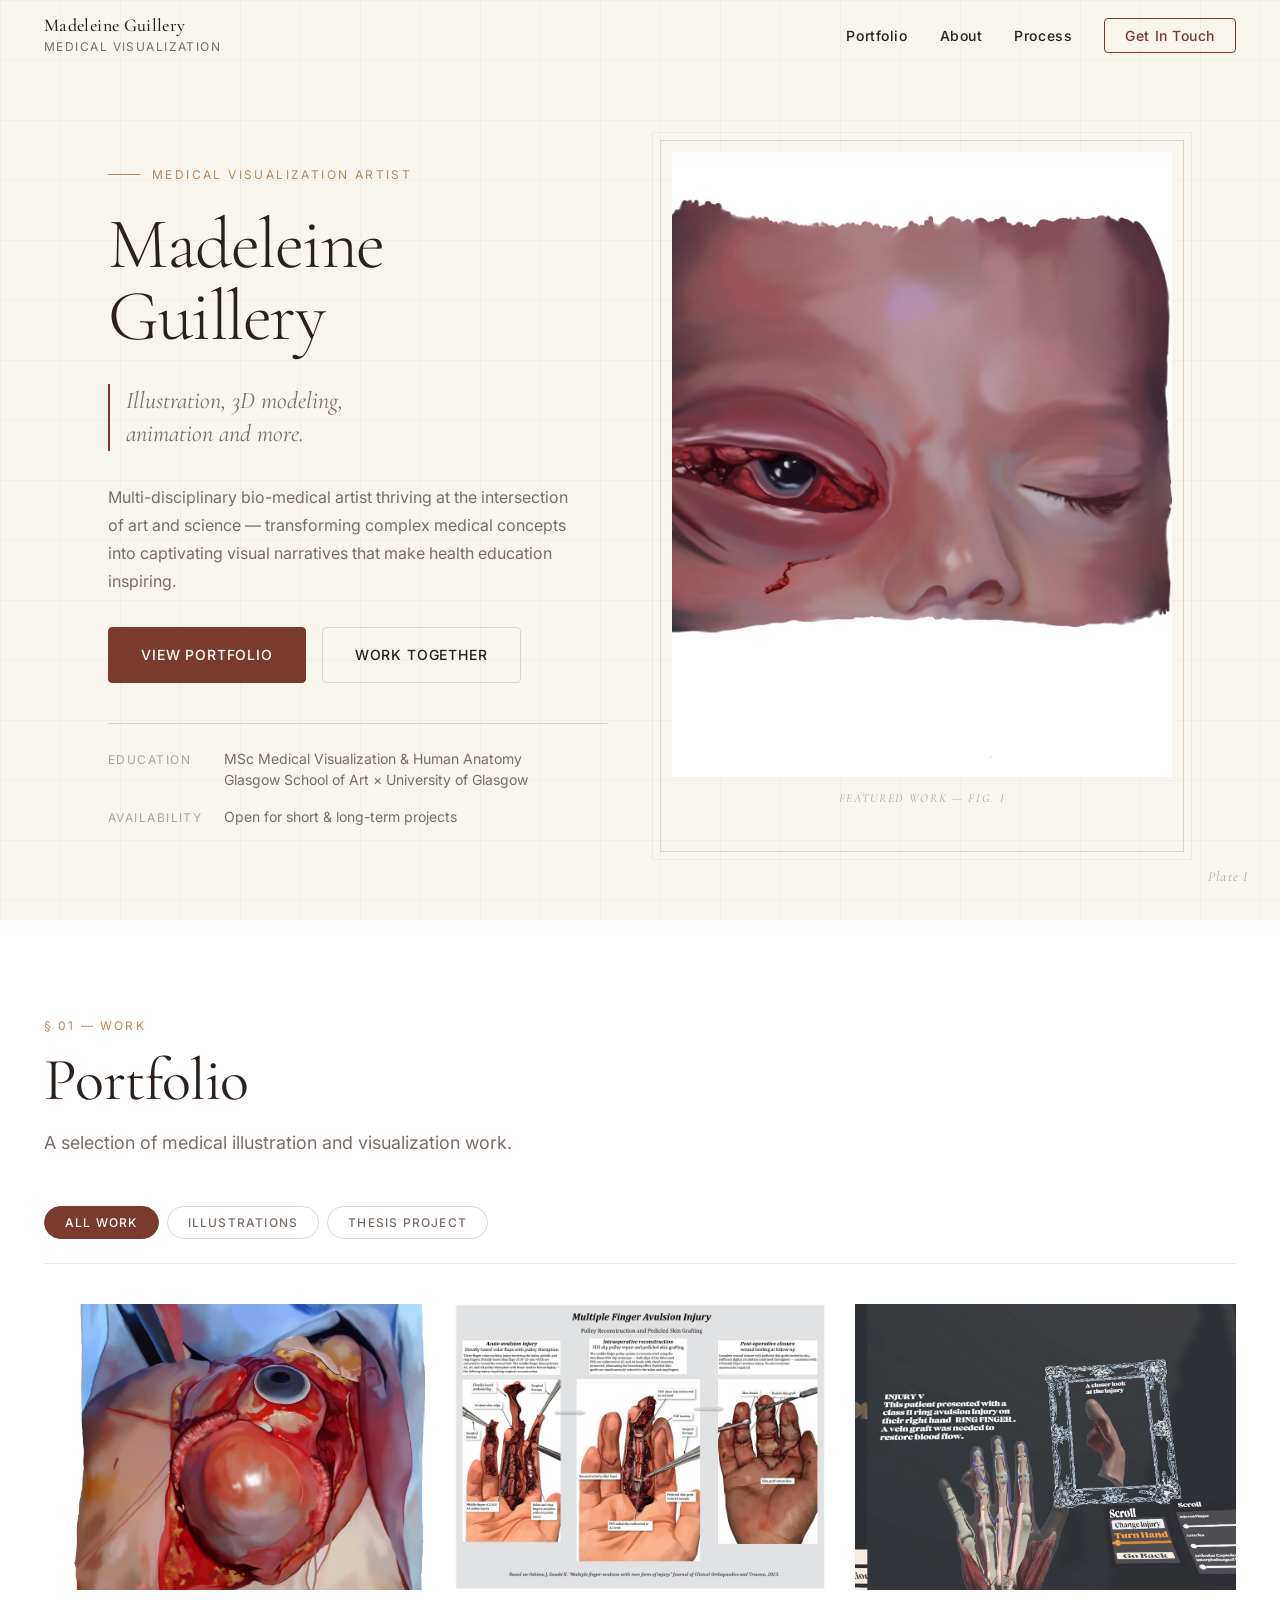
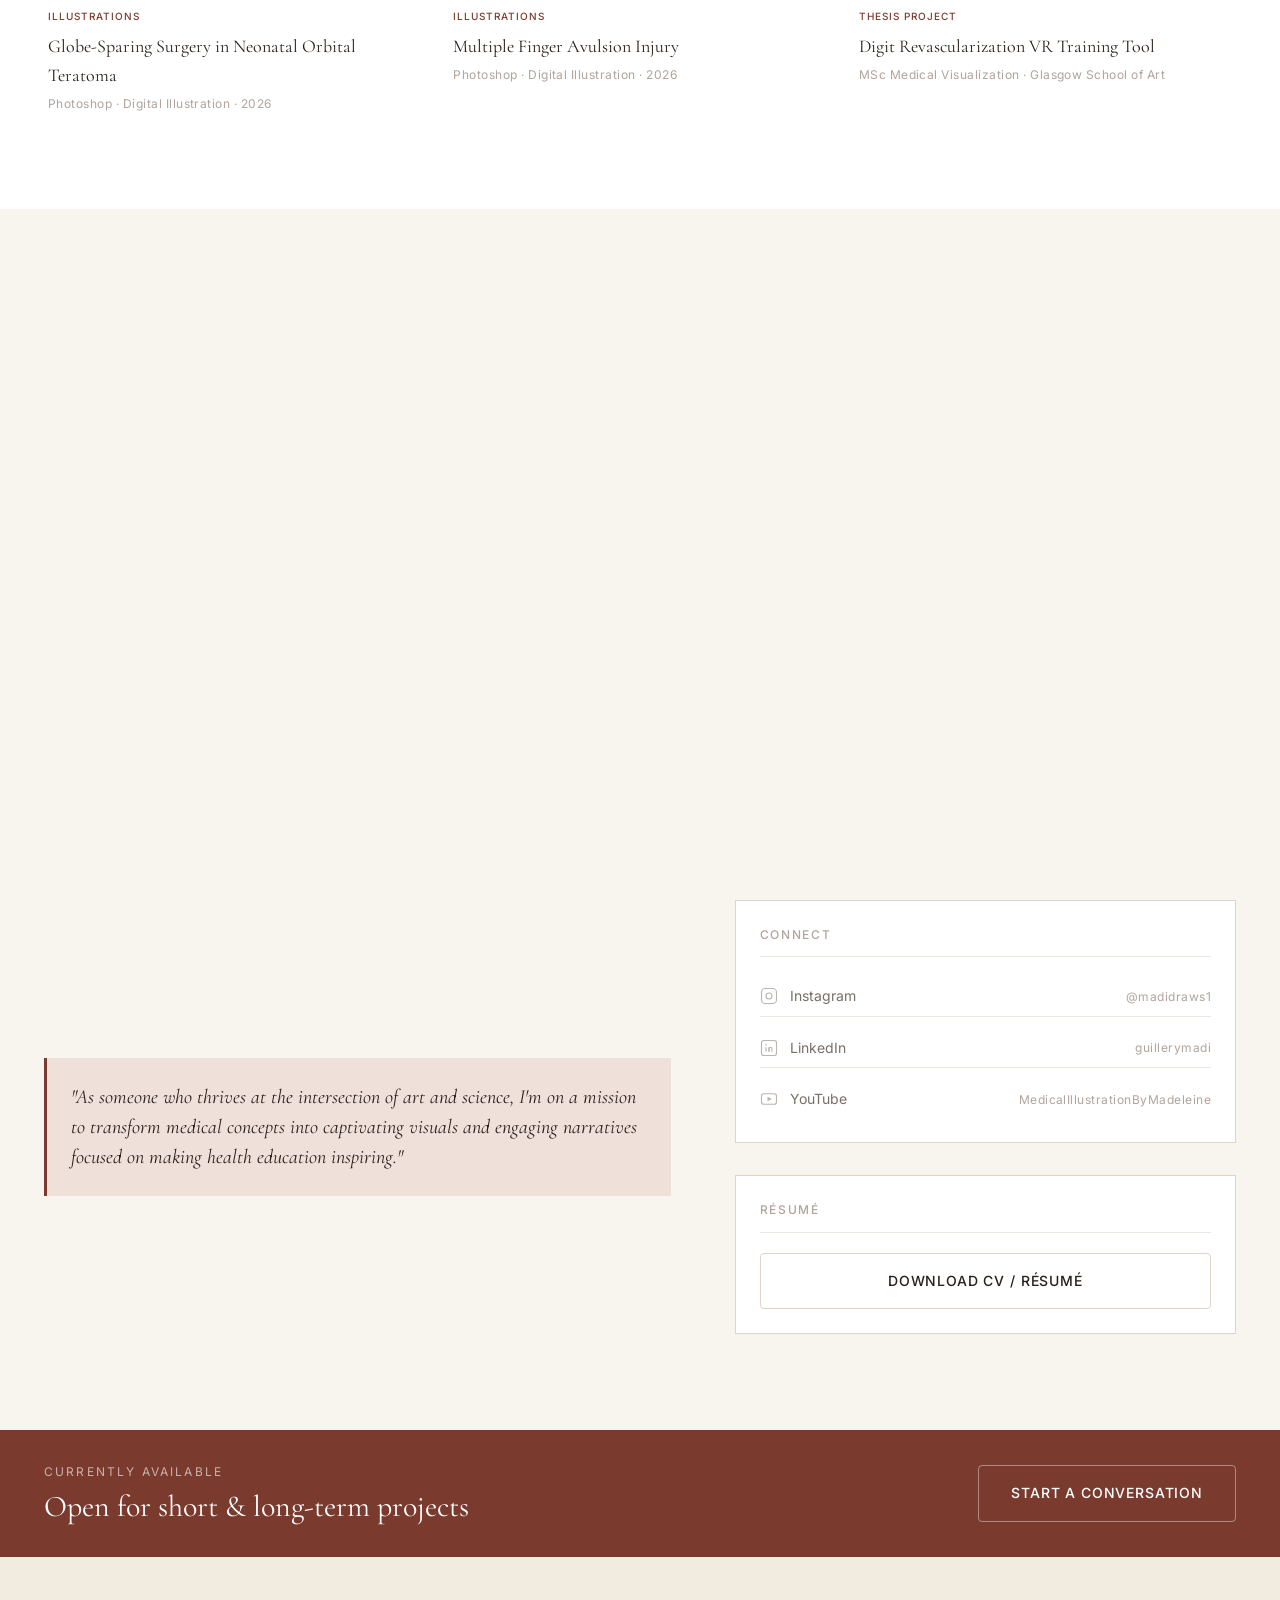
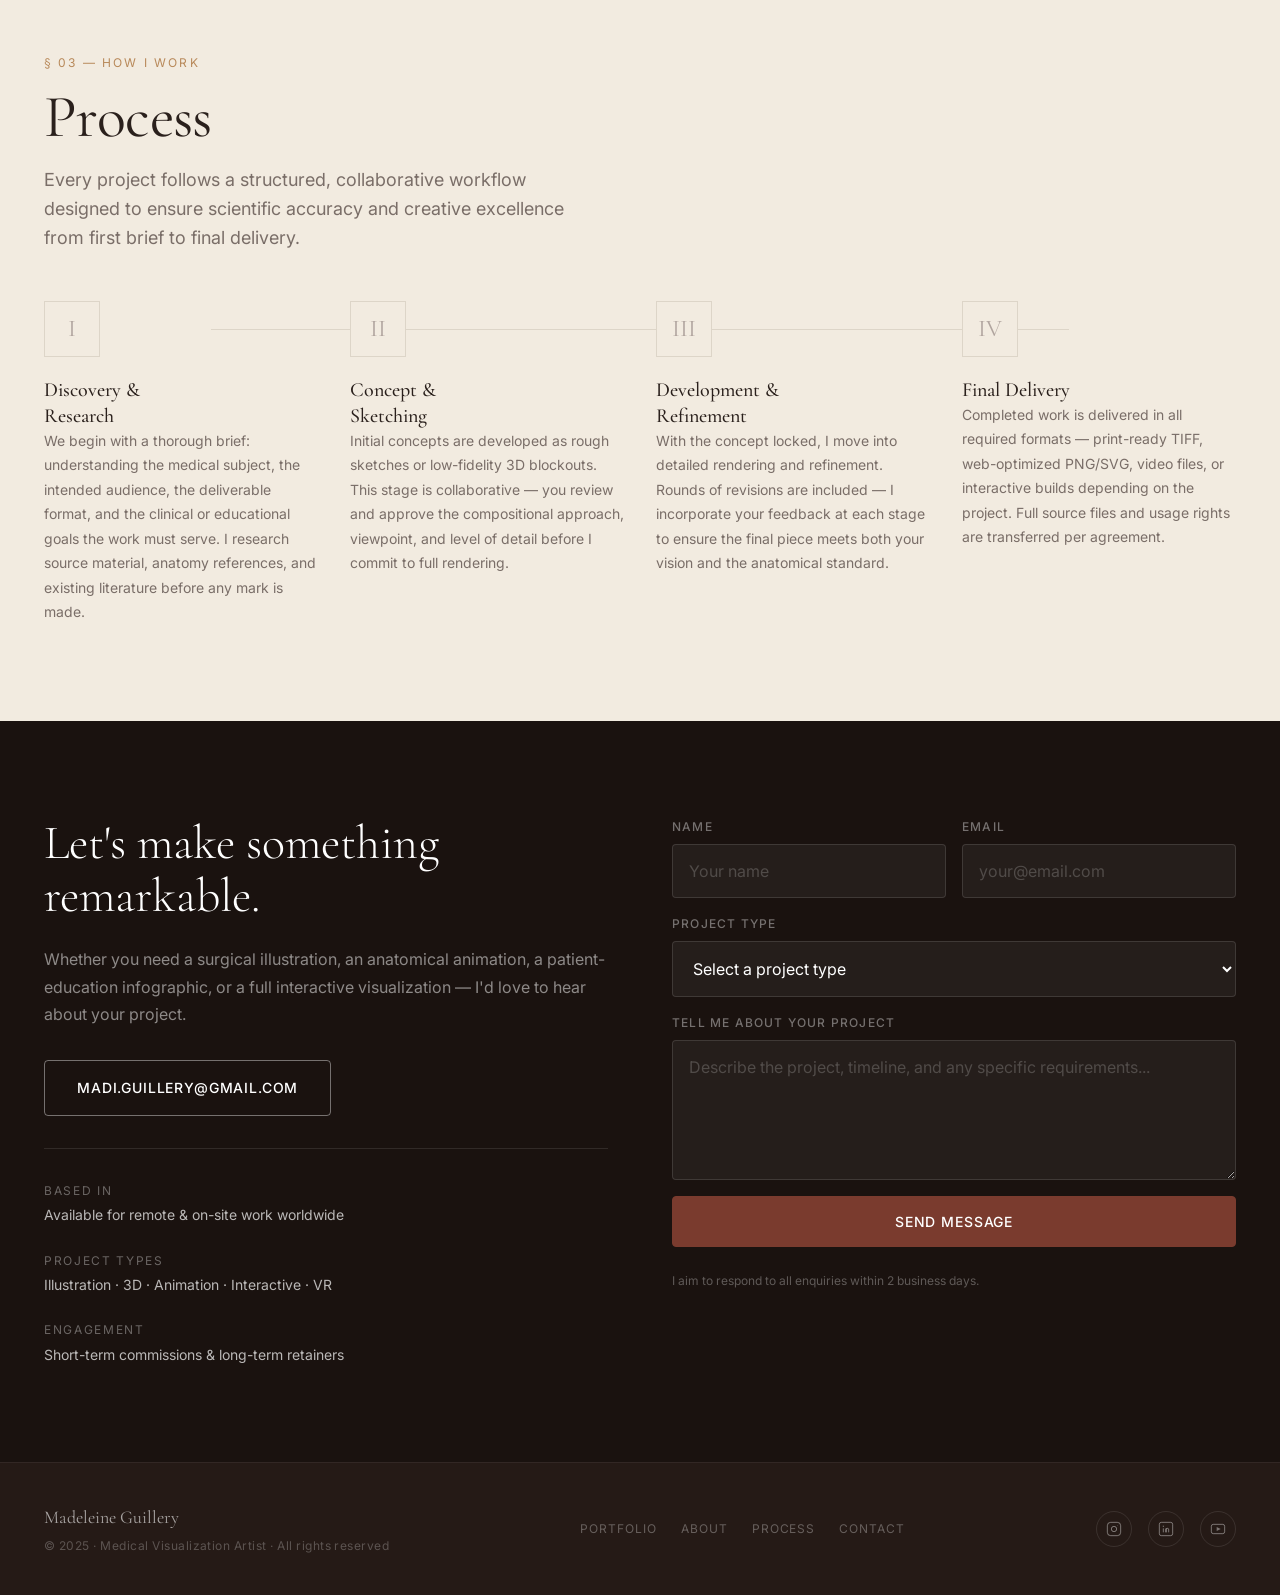
==== commit 873ca71d: "Swap hero image to a finished illustration panel Replaces the process shot with the post-excision pa" ====
--- a/index.html
+++ b/index.html
@@ -109,7 +109,7 @@
       <div class="hero__image reveal reveal--delay-2">
         <div class="hero__image-frame">
           <div class="hero__image-inner">
-            <img src="assets/portfolio/illustrations/multiple-finger-avulsion/process-main.jpg" alt="Featured work by Madeleine Guillery — Multiple Finger Avulsion Injury">
+            <img src="assets/portfolio/illustrations/orbital-teratoma/panel-2-post-excision.jpg" alt="Featured work by Madeleine Guillery — Globe-Sparing Surgery in Neonatal Orbital Teratoma">
           </div>
           <p class="hero__image-caption">Featured Work — Fig. I</p>
         </div>
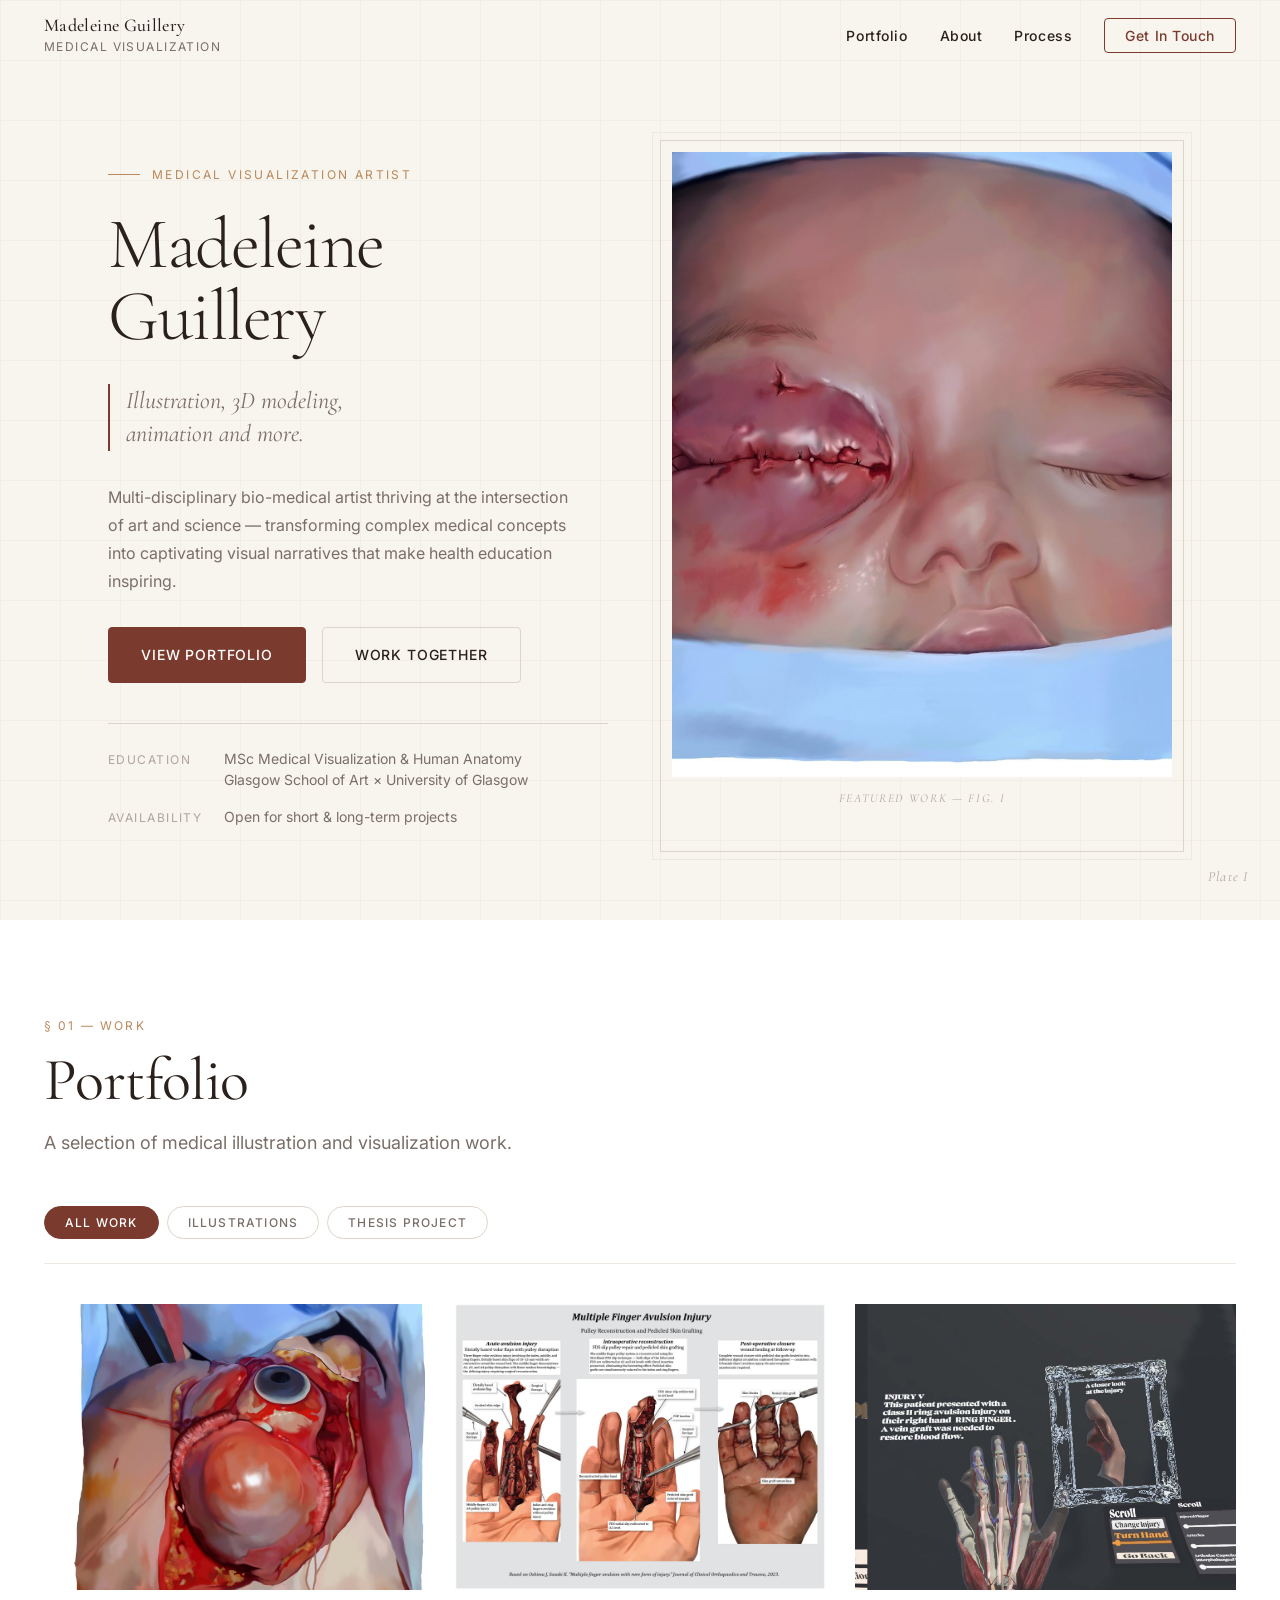
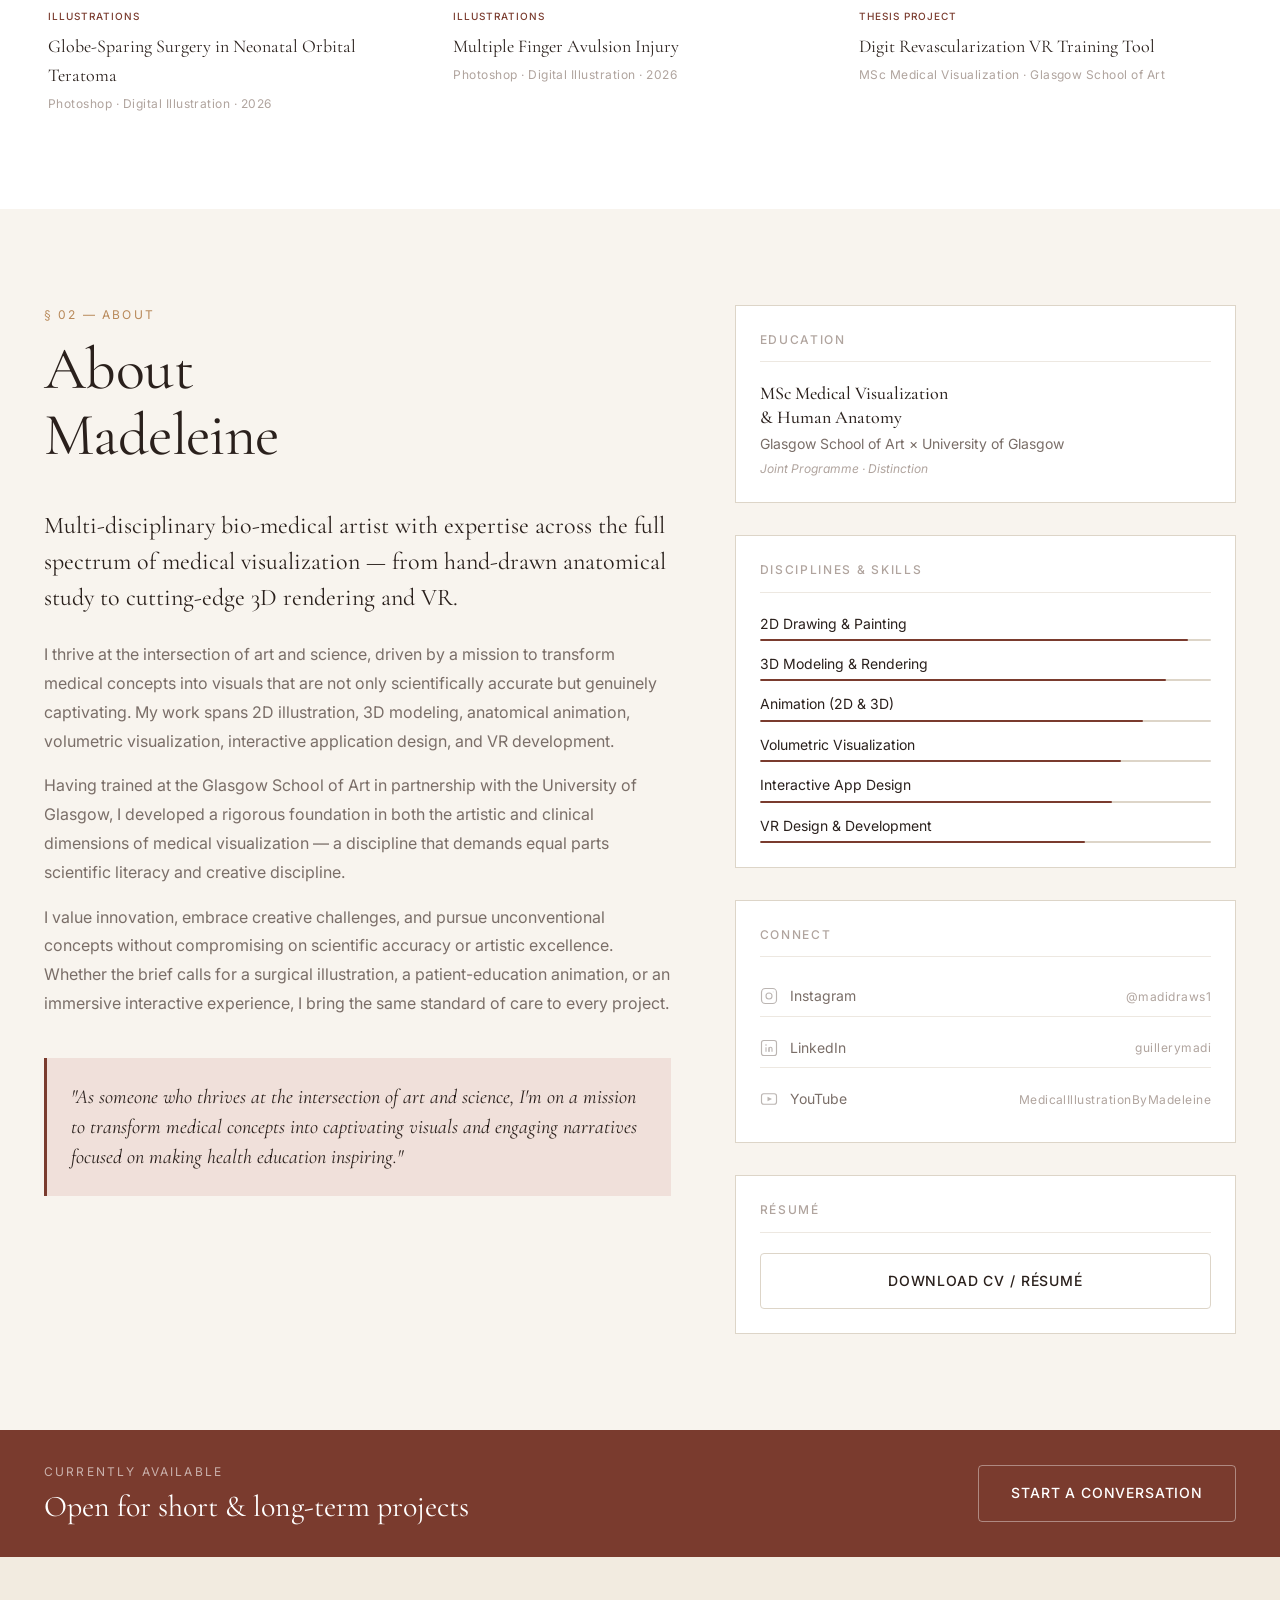
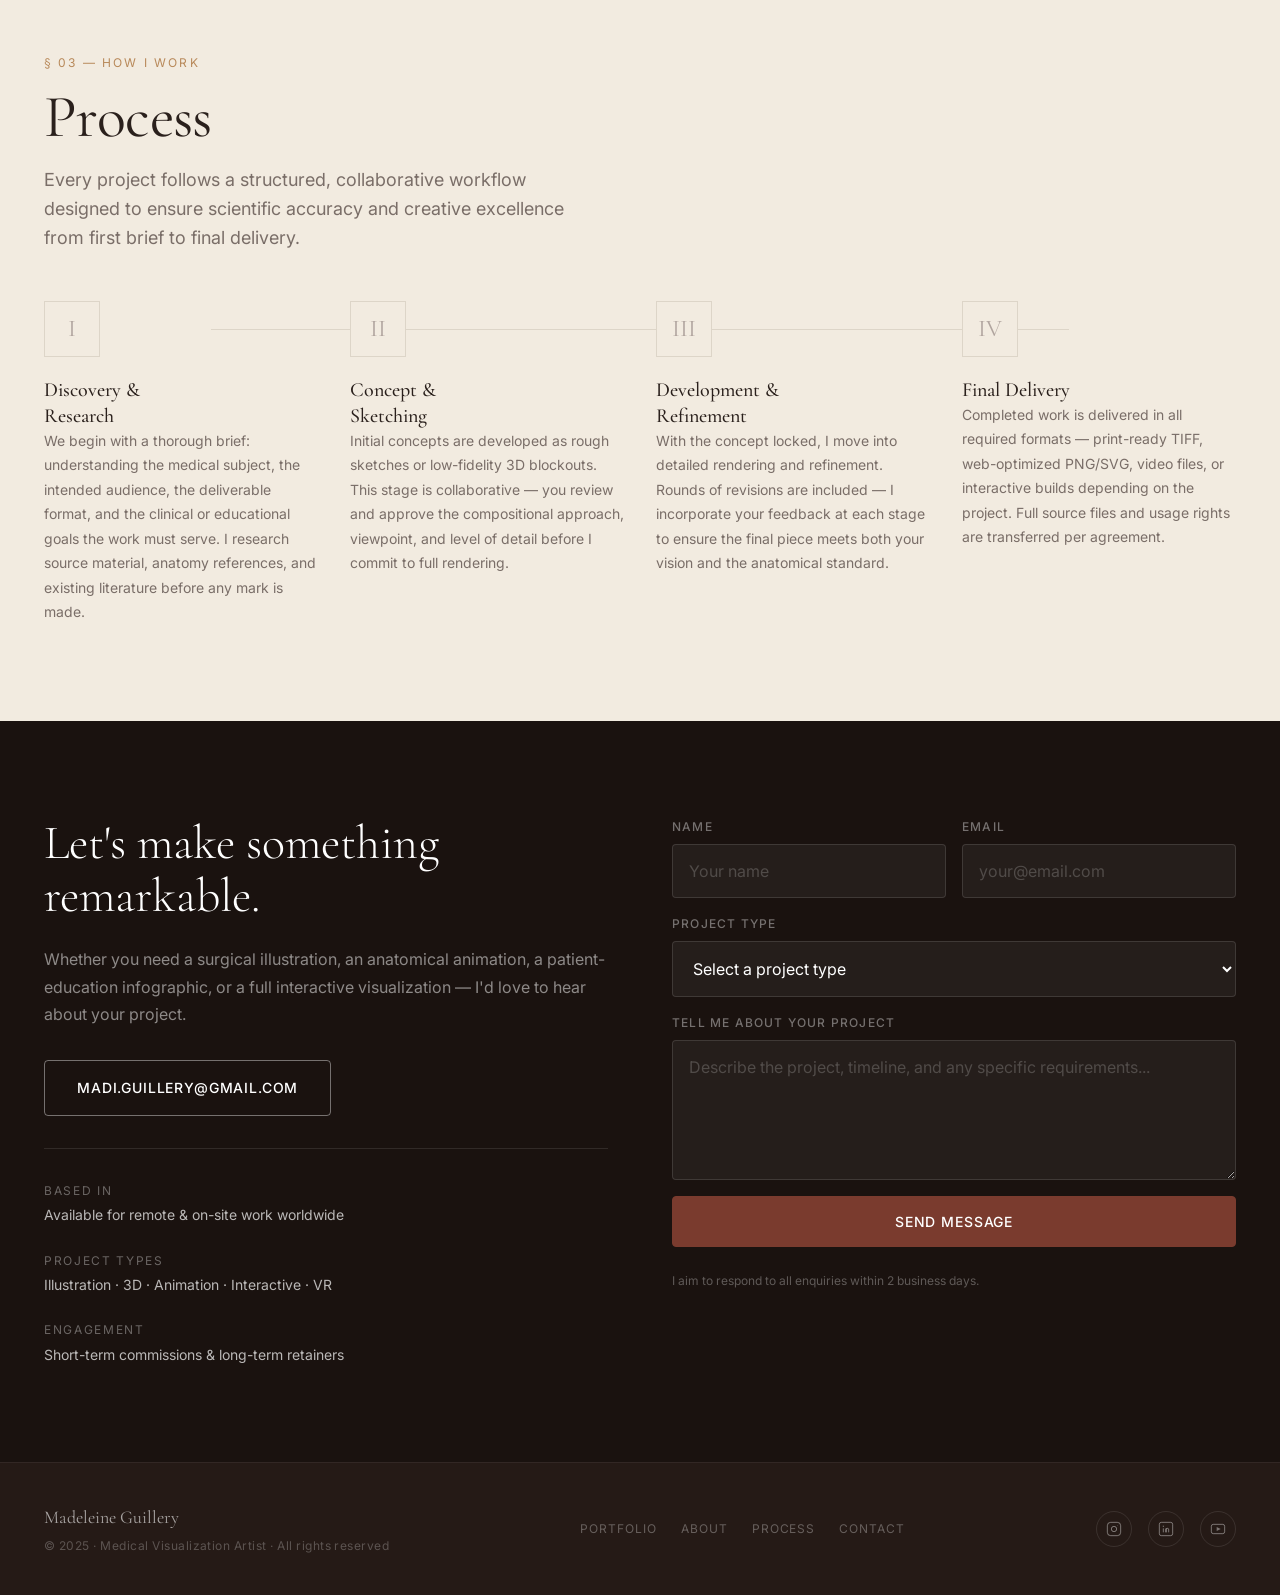
==== commit 7bae4134: "Crop hero image to remove torn-edge border The source panel had a torn-paper white margin baked in p" ====
--- a/index.html
+++ b/index.html
@@ -109,7 +109,7 @@
       <div class="hero__image reveal reveal--delay-2">
         <div class="hero__image-frame">
           <div class="hero__image-inner">
-            <img src="assets/portfolio/illustrations/orbital-teratoma/panel-2-post-excision.jpg" alt="Featured work by Madeleine Guillery — Globe-Sparing Surgery in Neonatal Orbital Teratoma">
+            <img src="assets/portfolio/illustrations/orbital-teratoma/panel-3-wound-closure-hero.jpg" alt="Featured work by Madeleine Guillery — Globe-Sparing Surgery in Neonatal Orbital Teratoma">
           </div>
           <p class="hero__image-caption">Featured Work — Fig. I</p>
         </div>
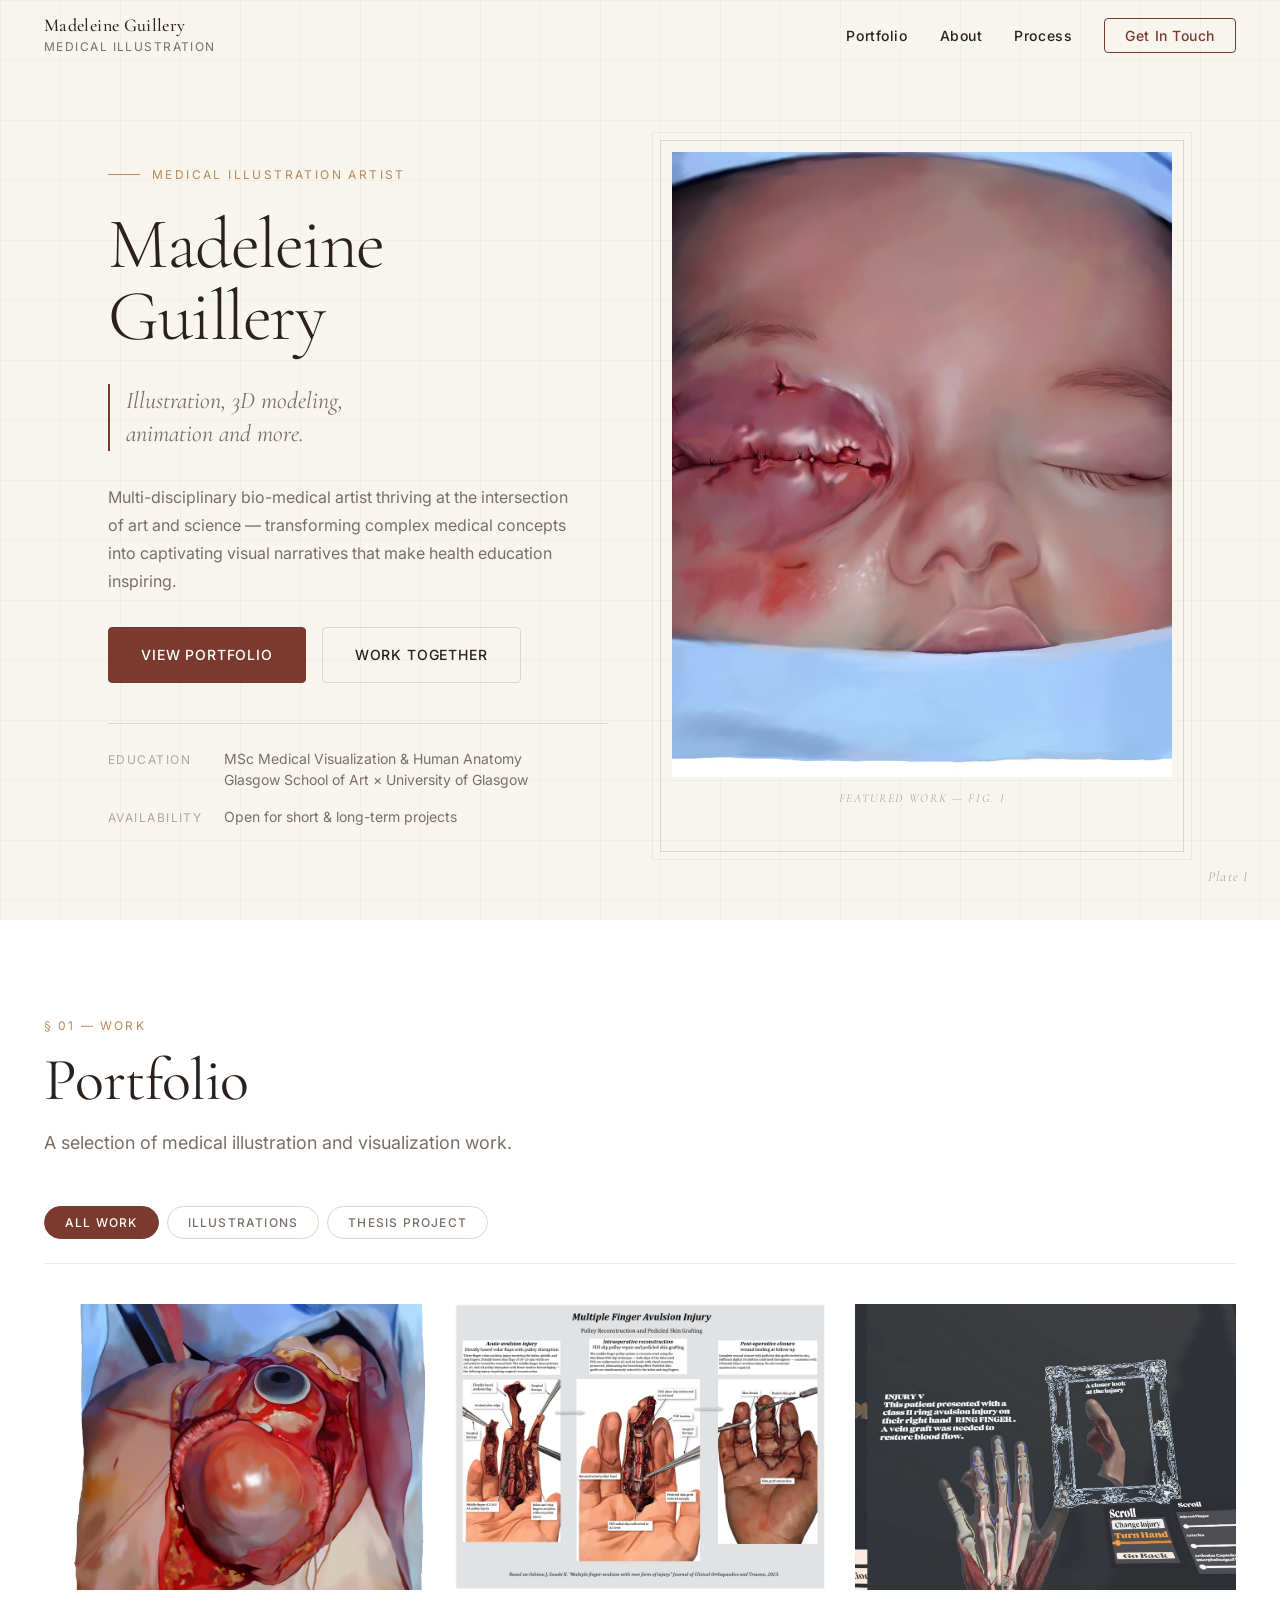
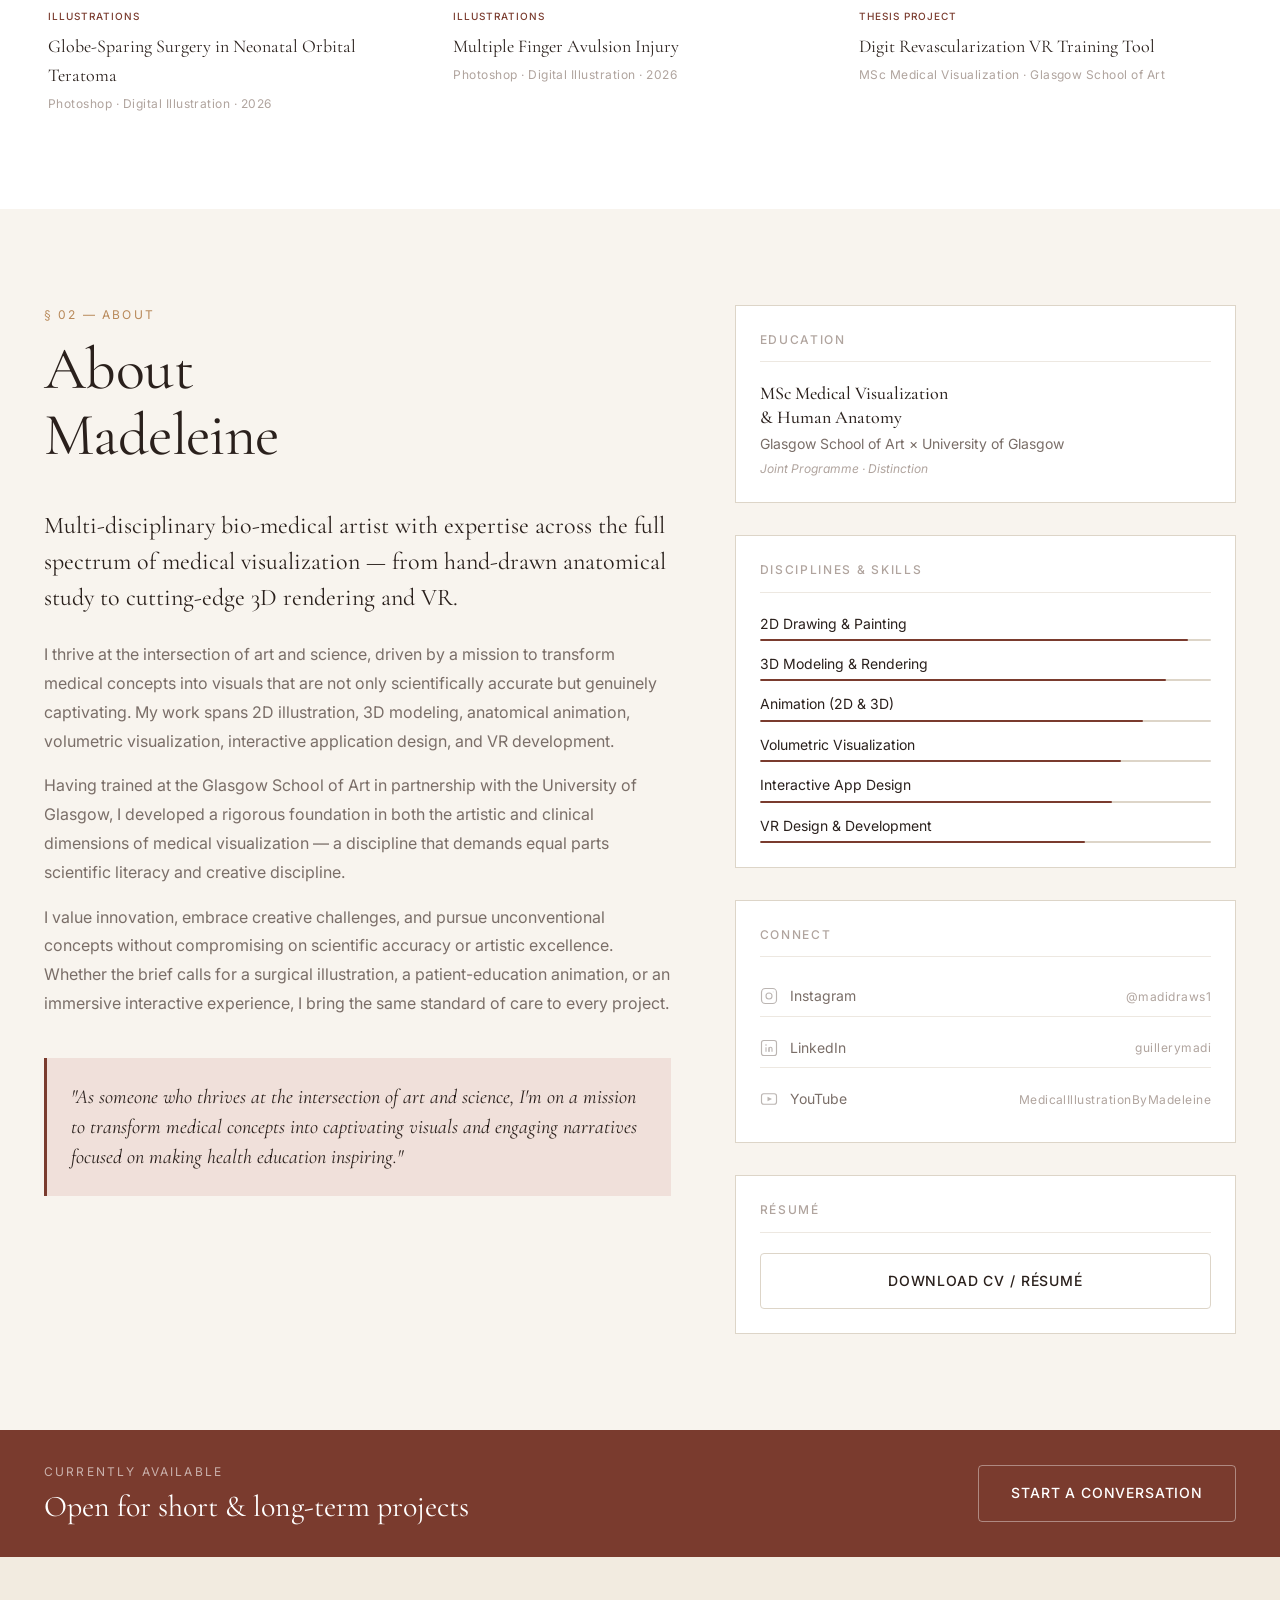
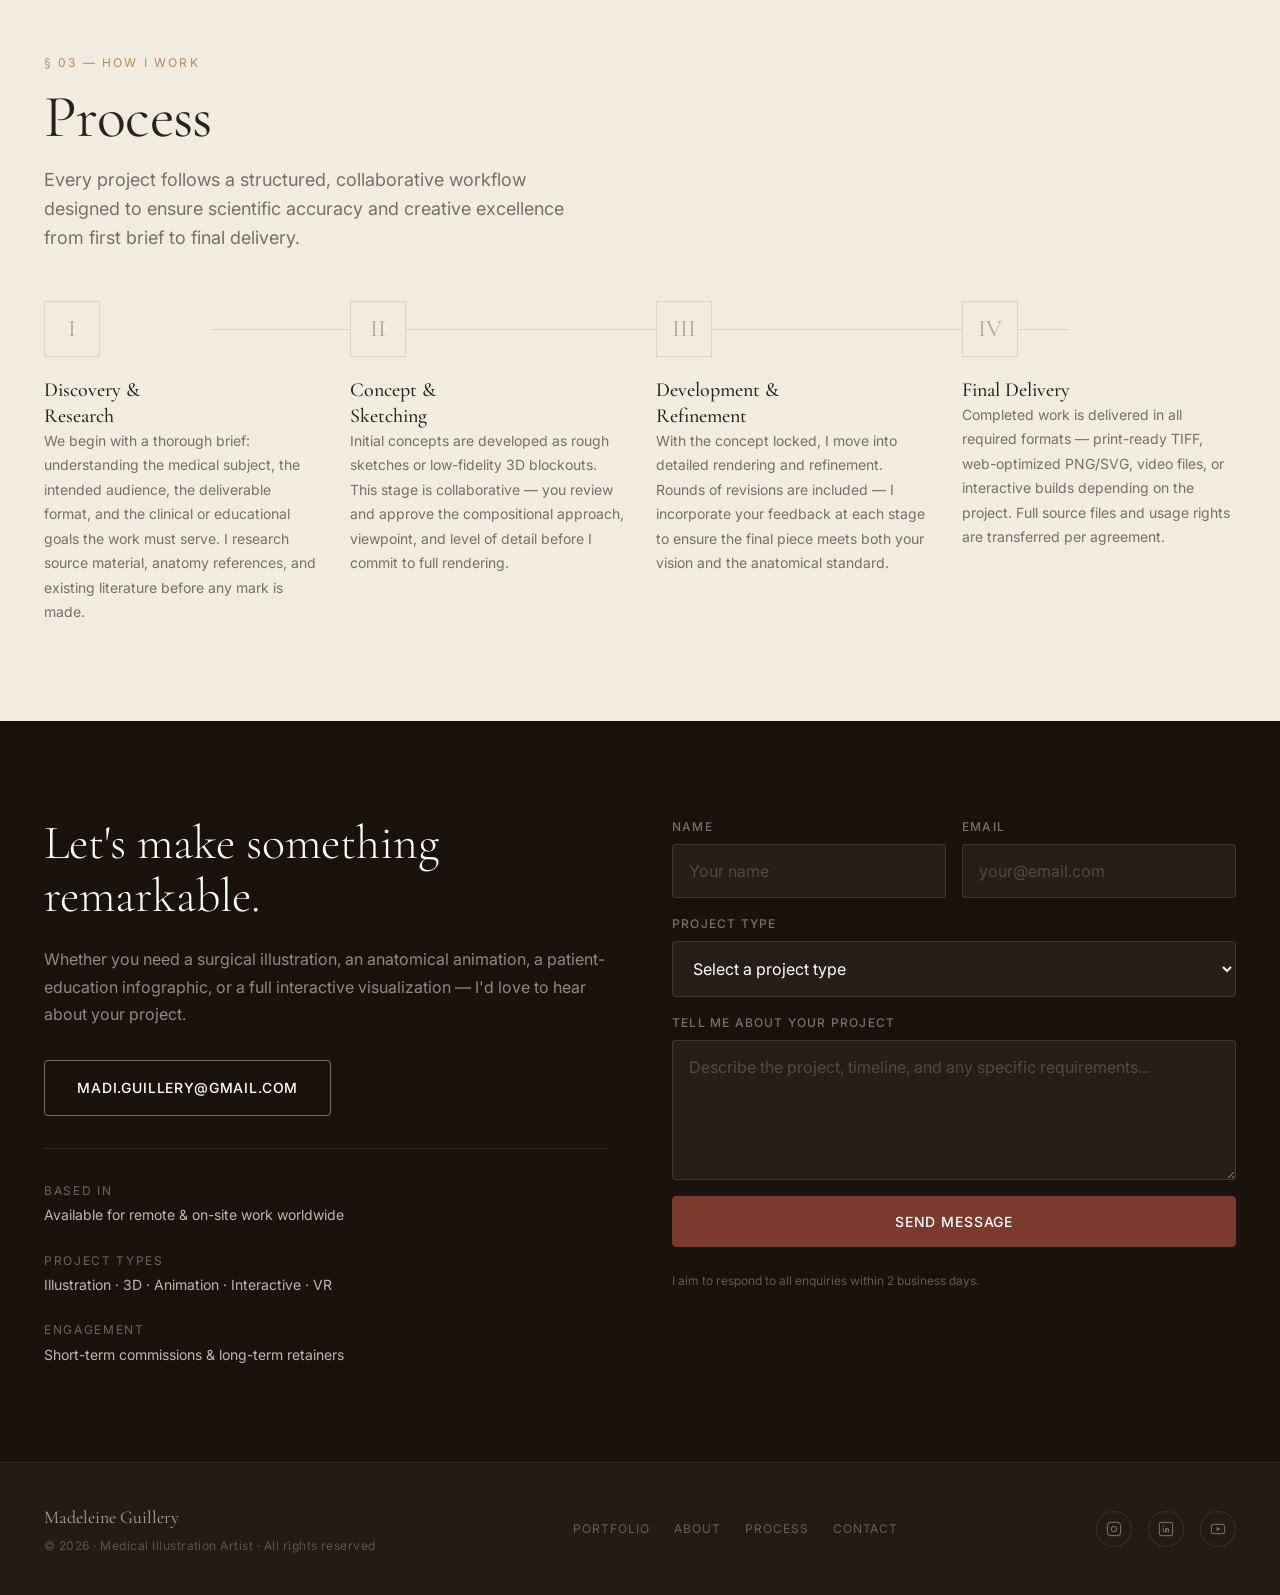
==== commit 76d0cc45: "Rebrand tagline from Medical Visualization to Medical Illustration Updates page titles, nav header, " ====
--- a/index.html
+++ b/index.html
@@ -3,12 +3,12 @@
 <head>
   <meta charset="UTF-8">
   <meta name="viewport" content="width=device-width, initial-scale=1.0">
-  <title>Madeleine Guillery — Medical Visualization Artist</title>
+  <title>Madeleine Guillery — Medical Illustration Artist</title>
   <meta name="description" content="Multi-disciplinary bio-medical artist specializing in 2D illustration, 3D modeling, animation, and interactive medical visualization. MSc Medical Visualization, Glasgow School of Art.">
   <meta name="author" content="Madeleine Guillery">
 
   <!-- Open Graph -->
-  <meta property="og:title" content="Madeleine Guillery — Medical Visualization Artist">
+  <meta property="og:title" content="Madeleine Guillery — Medical Illustration Artist">
   <meta property="og:description" content="Transforming complex medical concepts into captivating visual narratives.">
   <meta property="og:type" content="website">
 
@@ -30,7 +30,7 @@
       <!-- Logo / Name -->
       <a href="#home" class="nav__logo">
         <span class="nav__logo-name">Madeleine Guillery</span>
-        <span class="nav__logo-title">Medical Visualization</span>
+        <span class="nav__logo-title">Medical Illustration</span>
       </a>
 
       <!-- Desktop nav links -->
@@ -69,7 +69,7 @@
 
       <!-- Left: text content -->
       <div class="hero__content">
-        <p class="hero__eyebrow reveal">Medical Visualization Artist</p>
+        <p class="hero__eyebrow reveal">Medical Illustration Artist</p>
 
         <h1 class="hero__name reveal reveal--delay-1">
           Madeleine<br>Guillery
@@ -552,7 +552,7 @@
 
       <div class="footer__brand">
         <p class="footer__name">Madeleine Guillery</p>
-        <p class="footer__copy">&copy; 2025 · Medical Visualization Artist · All rights reserved</p>
+        <p class="footer__copy">&copy; 2026 &middot; Medical Illustration Artist &middot; All rights reserved</p>
       </div>
 
       <nav class="footer__links" aria-label="Footer navigation">
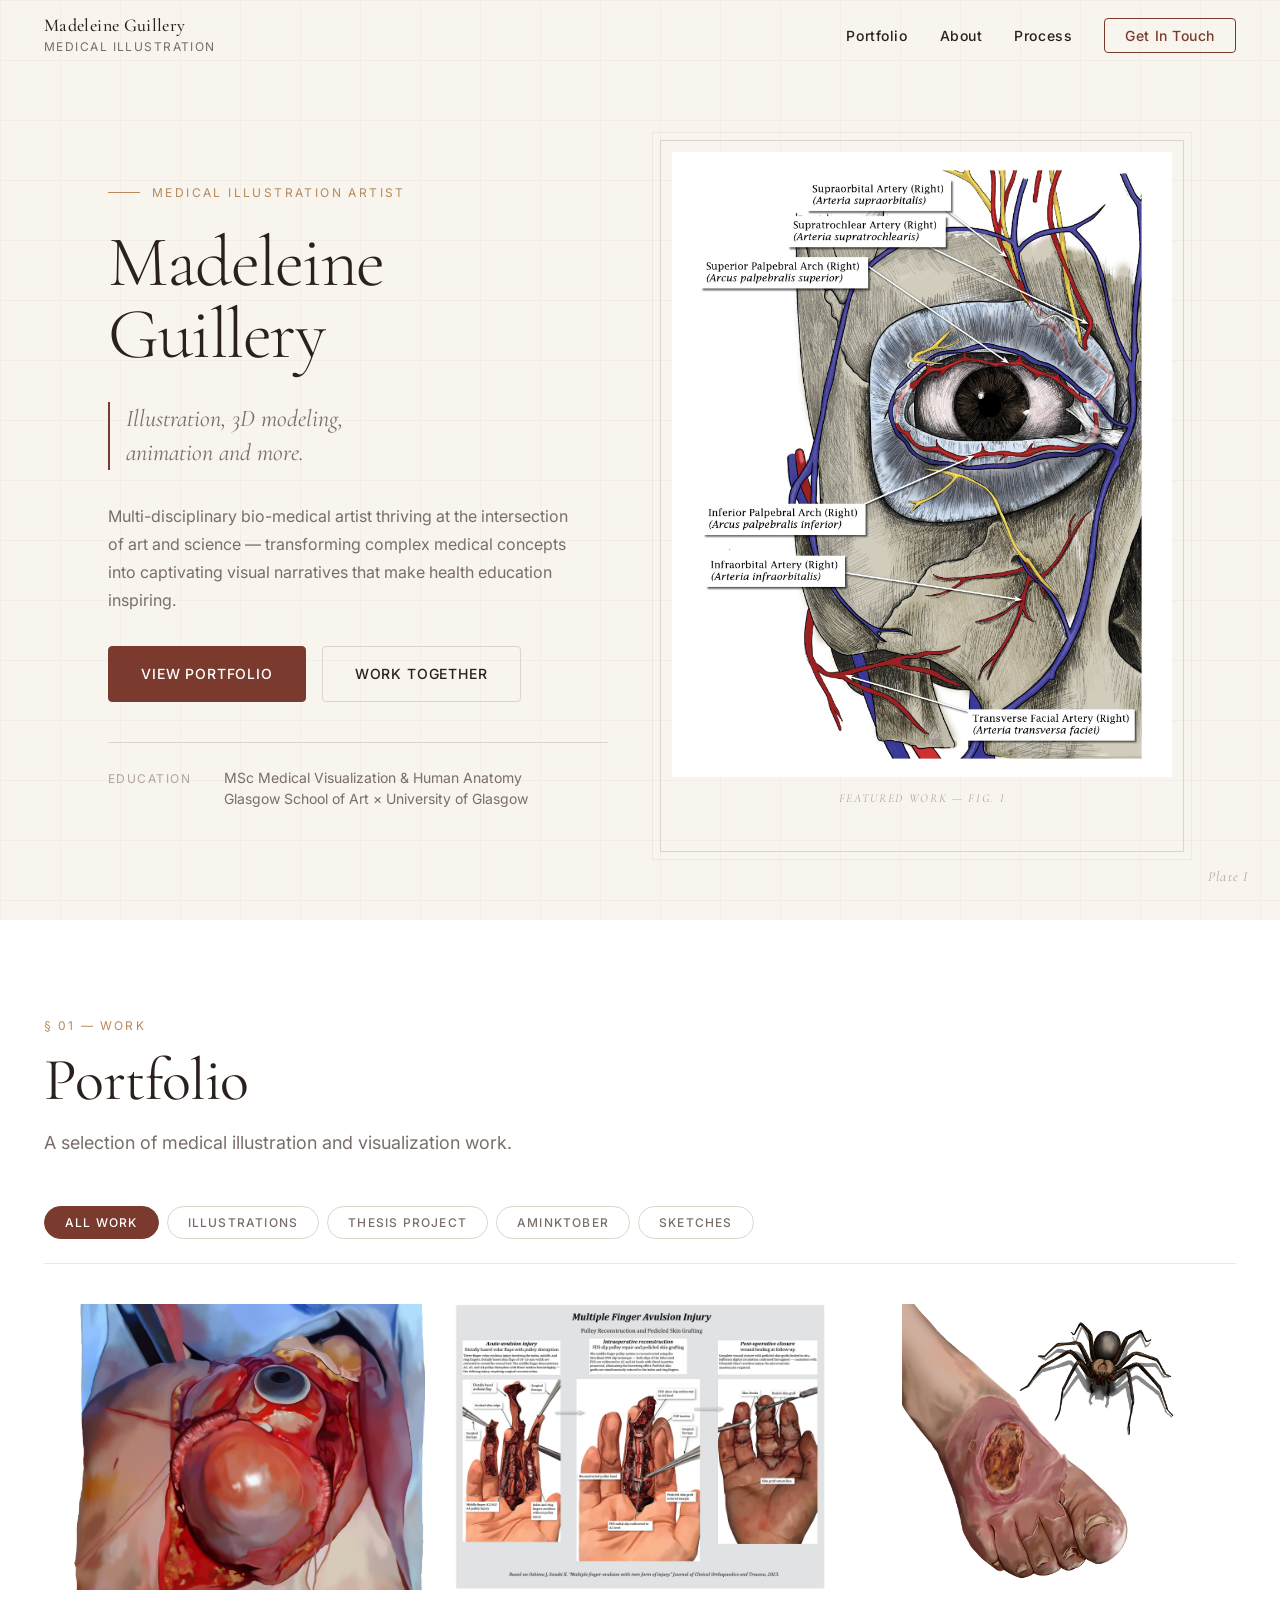
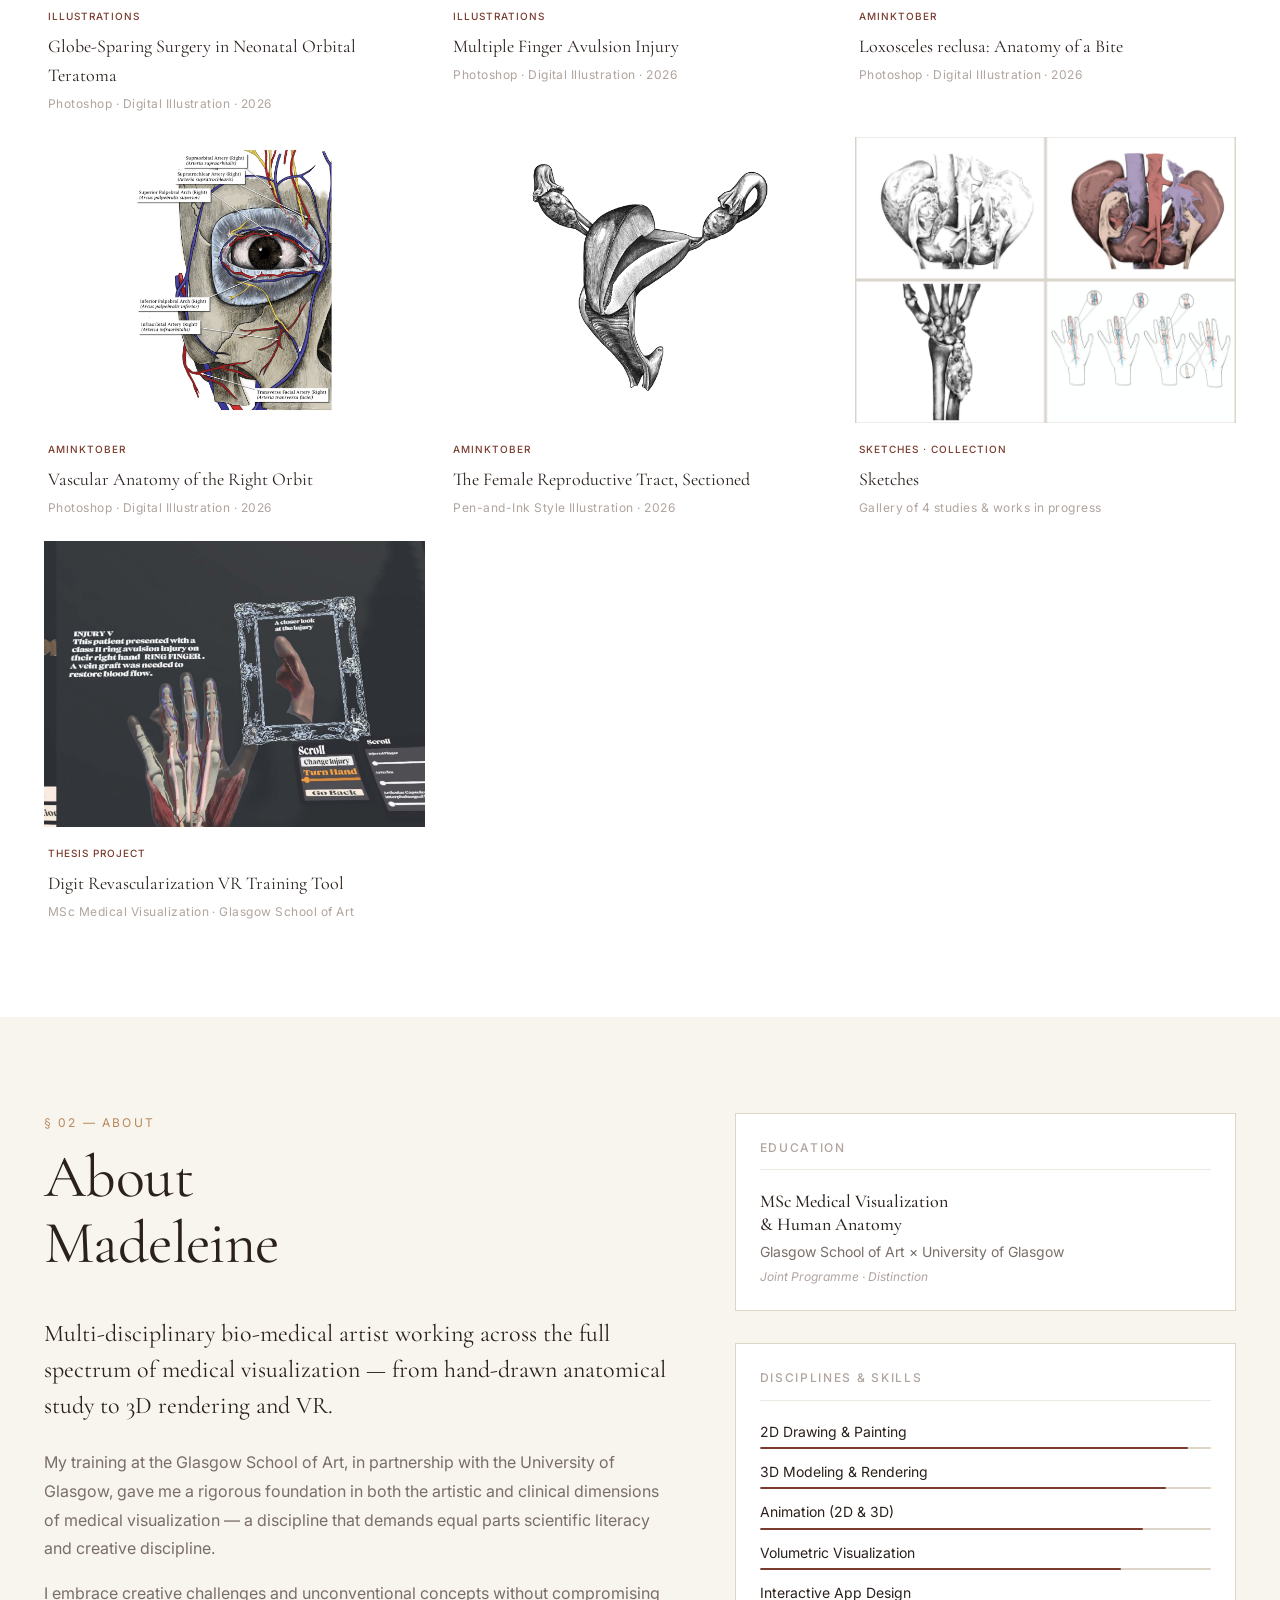
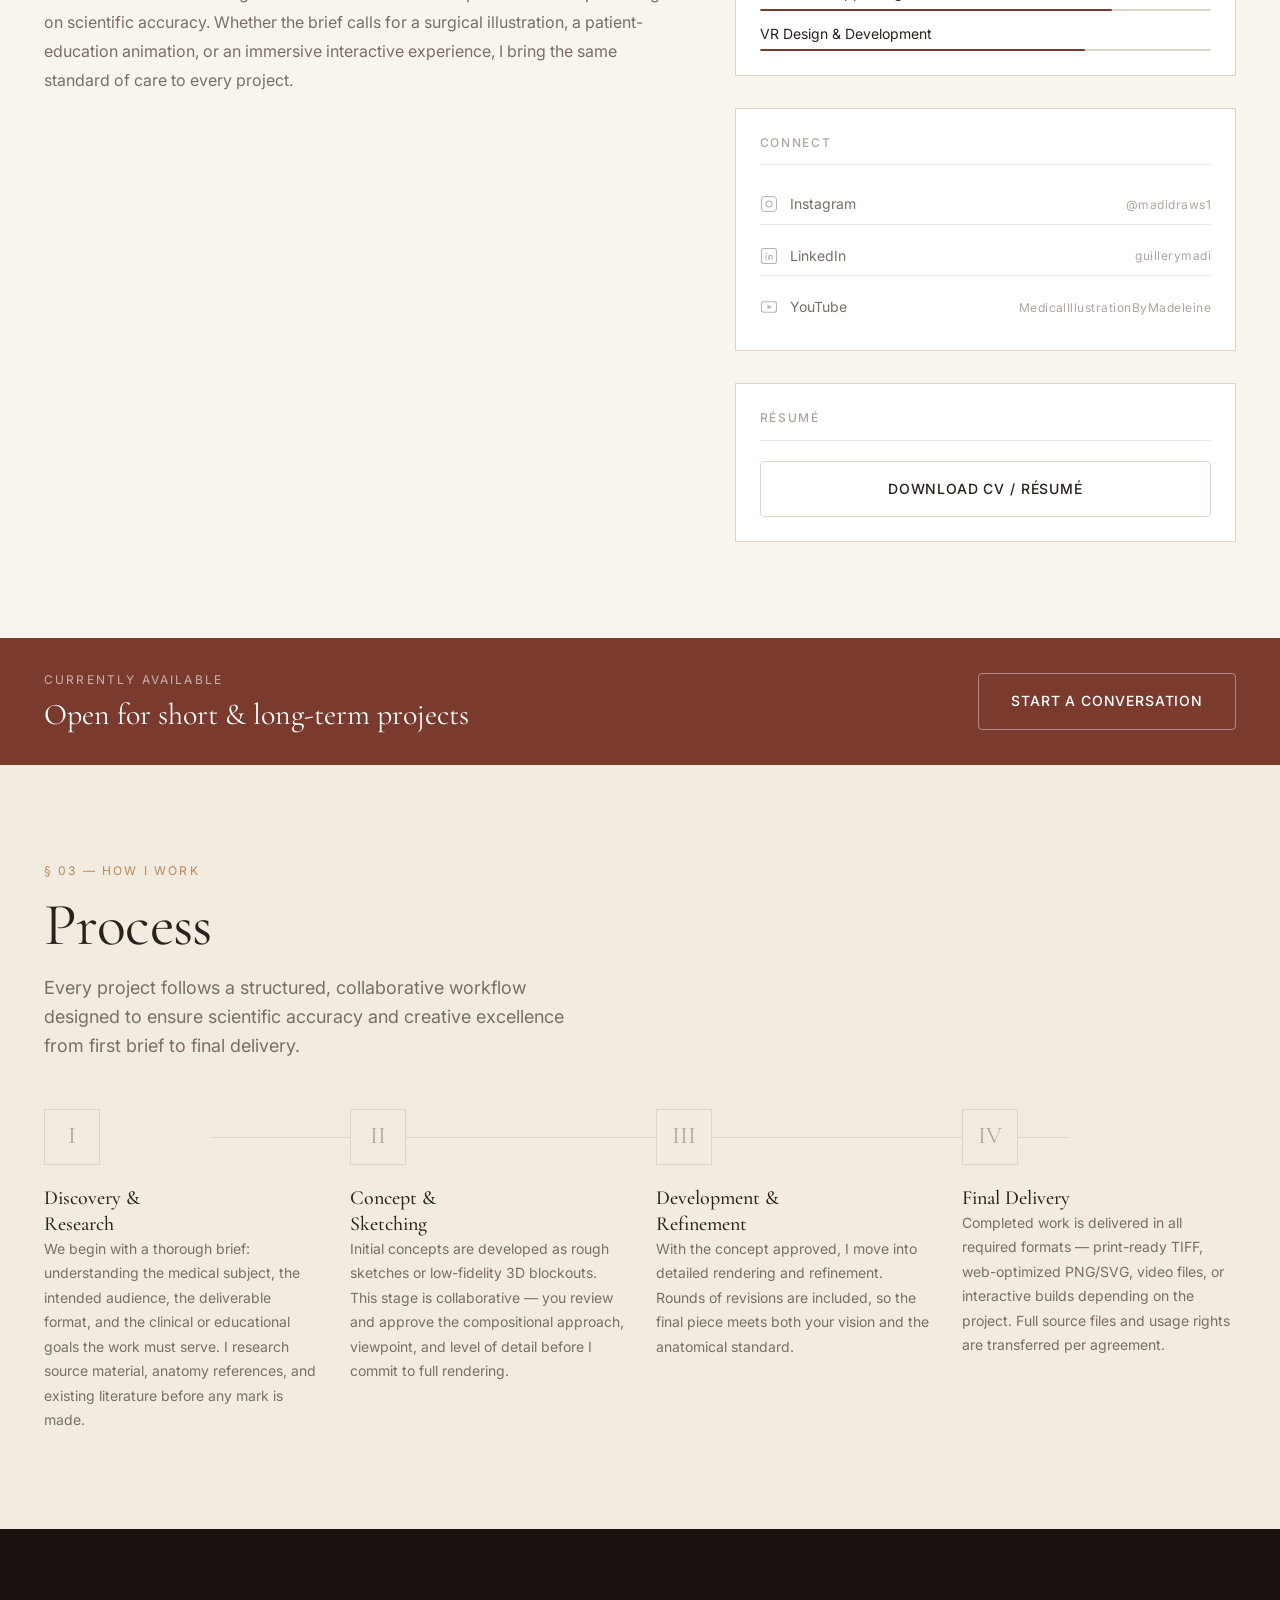
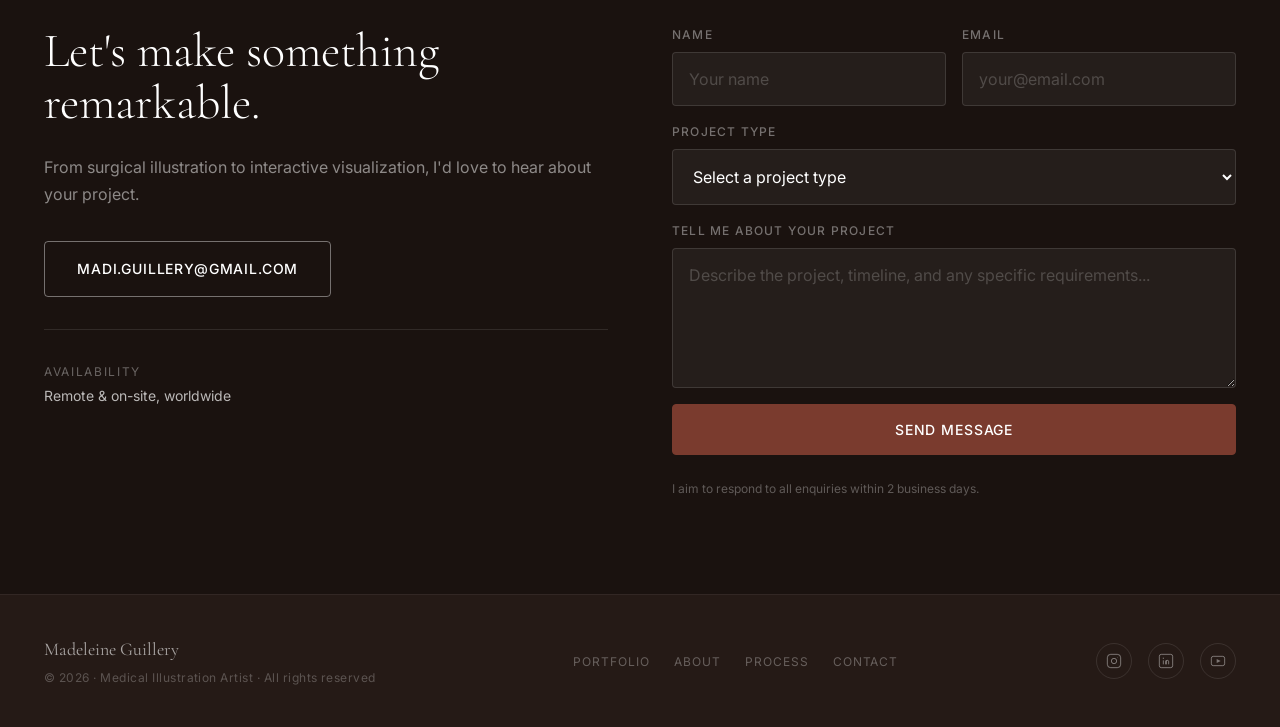
==== commit 0ccbac94: "Add AMInktober pieces and Sketches gallery, new cover image, tighten site copy - New cover: Vascular" ====
--- a/index.html
+++ b/index.html
@@ -98,10 +98,6 @@
               Glasgow School of Art × University of Glasgow
             </span>
           </div>
-          <div class="credential">
-            <span class="credential__label">Availability</span>
-            <span class="credential__value">Open for short &amp; long-term projects</span>
-          </div>
         </div>
       </div>
 
@@ -109,7 +105,7 @@
       <div class="hero__image reveal reveal--delay-2">
         <div class="hero__image-frame">
           <div class="hero__image-inner">
-            <img src="assets/portfolio/illustrations/orbital-teratoma/panel-3-wound-closure-hero.jpg" alt="Featured work by Madeleine Guillery — Globe-Sparing Surgery in Neonatal Orbital Teratoma">
+            <img src="assets/portfolio/aminktober/vascular-orbit-final.jpg" alt="Featured work by Madeleine Guillery — Vascular Anatomy of the Right Orbit">
           </div>
           <p class="hero__image-caption">Featured Work — Fig. I</p>
         </div>
@@ -140,6 +136,8 @@
         <button class="filter-btn active" data-filter="all">All Work</button>
         <button class="filter-btn" data-filter="illustrations">Illustrations</button>
         <button class="filter-btn" data-filter="thesis">Thesis Project</button>
+        <button class="filter-btn" data-filter="aminktober">AMInktober</button>
+        <button class="filter-btn" data-filter="sketches">Sketches</button>
       </div>
 
       <!-- Portfolio grid -->
@@ -181,6 +179,78 @@
           </a>
         </article>
 
+        <!-- ── AMINKTOBER ─────────────────────────────────────────────── -->
+
+        <article class="portfolio__item reveal reveal--delay-2" data-category="aminktober">
+          <a href="projects/loxosceles-reclusa-bite.html" style="display:contents;">
+            <div class="portfolio__item-image">
+              <img src="assets/portfolio/aminktober/recluse-bite-final.jpg" alt="Loxosceles reclusa: Anatomy of a Bite — brown recluse spider beside a necrotic bite lesion" style="object-fit:contain; background:#fff;">
+              <div class="portfolio__overlay">
+                <p class="portfolio__overlay-cat">AMInktober</p>
+                <h3 class="portfolio__overlay-title">Loxosceles reclusa: Anatomy of a Bite</h3>
+              </div>
+            </div>
+            <div class="portfolio__item-info">
+              <p class="portfolio__item-tag">AMInktober</p>
+              <h3 class="portfolio__item-title">Loxosceles reclusa: Anatomy of a Bite</h3>
+              <p class="portfolio__item-caption">Photoshop &middot; Digital Illustration · 2026</p>
+            </div>
+          </a>
+        </article>
+
+        <article class="portfolio__item reveal reveal--delay-3" data-category="aminktober">
+          <a href="projects/vascular-anatomy-right-orbit.html" style="display:contents;">
+            <div class="portfolio__item-image">
+              <img src="assets/portfolio/aminktober/vascular-orbit-final.jpg" alt="Vascular Anatomy of the Right Orbit — labeled arteries, veins and nerves" style="object-fit:contain; background:#fff;">
+              <div class="portfolio__overlay">
+                <p class="portfolio__overlay-cat">AMInktober</p>
+                <h3 class="portfolio__overlay-title">Vascular Anatomy of the Right Orbit</h3>
+              </div>
+            </div>
+            <div class="portfolio__item-info">
+              <p class="portfolio__item-tag">AMInktober</p>
+              <h3 class="portfolio__item-title">Vascular Anatomy of the Right Orbit</h3>
+              <p class="portfolio__item-caption">Photoshop &middot; Digital Illustration · 2026</p>
+            </div>
+          </a>
+        </article>
+
+        <article class="portfolio__item reveal reveal--delay-1" data-category="aminktober">
+          <a href="projects/female-reproductive-tract-sectioned.html" style="display:contents;">
+            <div class="portfolio__item-image">
+              <img src="assets/portfolio/aminktober/female-reproductive-tract-final.jpg" alt="The Female Reproductive Tract, Sectioned — pen-and-ink style illustration" style="object-fit:contain; background:#fff;">
+              <div class="portfolio__overlay">
+                <p class="portfolio__overlay-cat">AMInktober</p>
+                <h3 class="portfolio__overlay-title">The Female Reproductive Tract, Sectioned</h3>
+              </div>
+            </div>
+            <div class="portfolio__item-info">
+              <p class="portfolio__item-tag">AMInktober</p>
+              <h3 class="portfolio__item-title">The Female Reproductive Tract, Sectioned</h3>
+              <p class="portfolio__item-caption">Pen-and-Ink Style Illustration · 2026</p>
+            </div>
+          </a>
+        </article>
+
+        <!-- ── SKETCHES ───────────────────────────────────────────────── -->
+
+        <article class="portfolio__item reveal reveal--delay-2" data-category="sketches">
+          <a href="projects/sketches.html" style="display:contents;">
+            <div class="portfolio__item-image">
+              <img src="assets/portfolio/sketches/sketches-collection.jpg" alt="Collage of four anatomical and surgical sketches">
+              <div class="portfolio__overlay">
+                <p class="portfolio__overlay-cat">Collection &middot; 4 sketches</p>
+                <h3 class="portfolio__overlay-title">Sketches</h3>
+              </div>
+            </div>
+            <div class="portfolio__item-info">
+              <p class="portfolio__item-tag">Sketches &middot; Collection</p>
+              <h3 class="portfolio__item-title">Sketches</h3>
+              <p class="portfolio__item-caption">Gallery of 4 studies &amp; works in progress</p>
+            </div>
+          </a>
+        </article>
+
         <!-- ── THESIS PROJECT ─────────────────────────────────────────── -->
 
         <article class="portfolio__item reveal" data-category="thesis">
@@ -221,43 +291,27 @@
           </div>
 
           <p class="about__intro reveal">
-            Multi-disciplinary bio-medical artist with expertise across the full
-            spectrum of medical visualization — from hand-drawn anatomical study
-            to cutting-edge 3D rendering and VR.
+            Multi-disciplinary bio-medical artist working across the full
+            spectrum of medical visualization — from hand-drawn anatomical
+            study to 3D rendering and VR.
           </p>
 
           <div class="about__body reveal">
             <p>
-              I thrive at the intersection of art and science, driven by a
-              mission to transform medical concepts into visuals that are not
-              only scientifically accurate but genuinely captivating. My work
-              spans 2D illustration, 3D modeling, anatomical animation,
-              volumetric visualization, interactive application design, and
-              VR development.
-            </p>
-            <p>
-              Having trained at the Glasgow School of Art in partnership with the
-              University of Glasgow, I developed a rigorous foundation in both
-              the artistic and clinical dimensions of medical visualization — a
+              My training at the Glasgow School of Art, in partnership with the
+              University of Glasgow, gave me a rigorous foundation in both the
+              artistic and clinical dimensions of medical visualization — a
               discipline that demands equal parts scientific literacy and
               creative discipline.
             </p>
             <p>
-              I value innovation, embrace creative challenges, and pursue
-              unconventional concepts without compromising on scientific
-              accuracy or artistic excellence. Whether the brief calls for a
+              I embrace creative challenges and unconventional concepts without
+              compromising on scientific accuracy. Whether the brief calls for a
               surgical illustration, a patient-education animation, or an
-              immersive interactive experience, I bring the same standard
-              of care to every project.
+              immersive interactive experience, I bring the same standard of
+              care to every project.
             </p>
           </div>
-
-          <blockquote class="about__quote reveal">
-            "As someone who thrives at the intersection of art and science,
-            I'm on a mission to transform medical concepts into captivating
-            visuals and engaging narratives focused on making health education
-            inspiring."
-          </blockquote>
         </div>
 
         <!-- Right: sidebar cards -->
@@ -437,10 +491,9 @@
           <div>
             <h3 class="process__step-title">Development &amp;<br>Refinement</h3>
             <p class="process__step-body">
-              With the concept locked, I move into detailed rendering and
-              refinement. Rounds of revisions are included — I incorporate
-              your feedback at each stage to ensure the final piece meets
-              both your vision and the anatomical standard.
+              With the concept approved, I move into detailed rendering and
+              refinement. Rounds of revisions are included, so the final piece
+              meets both your vision and the anatomical standard.
             </p>
           </div>
         </div>
@@ -476,8 +529,7 @@
             Let's make something<br>remarkable.
           </h2>
           <p class="contact__subtext reveal">
-            Whether you need a surgical illustration, an anatomical animation,
-            a patient-education infographic, or a full interactive visualization —
+            From surgical illustration to interactive visualization,
             I'd love to hear about your project.
           </p>
           <a href="mailto:madi.guillery@gmail.com" class="btn btn--ghost reveal">
@@ -486,16 +538,8 @@
 
           <div class="contact__info reveal">
             <div class="contact__info-item">
-              <p class="contact__info-label">Based in</p>
-              <p class="contact__info-value">Available for remote &amp; on-site work worldwide</p>
-            </div>
-            <div class="contact__info-item">
-              <p class="contact__info-label">Project types</p>
-              <p class="contact__info-value">Illustration · 3D · Animation · Interactive · VR</p>
-            </div>
-            <div class="contact__info-item">
-              <p class="contact__info-label">Engagement</p>
-              <p class="contact__info-value">Short-term commissions &amp; long-term retainers</p>
+              <p class="contact__info-label">Availability</p>
+              <p class="contact__info-value">Remote &amp; on-site, worldwide</p>
             </div>
           </div>
         </div>
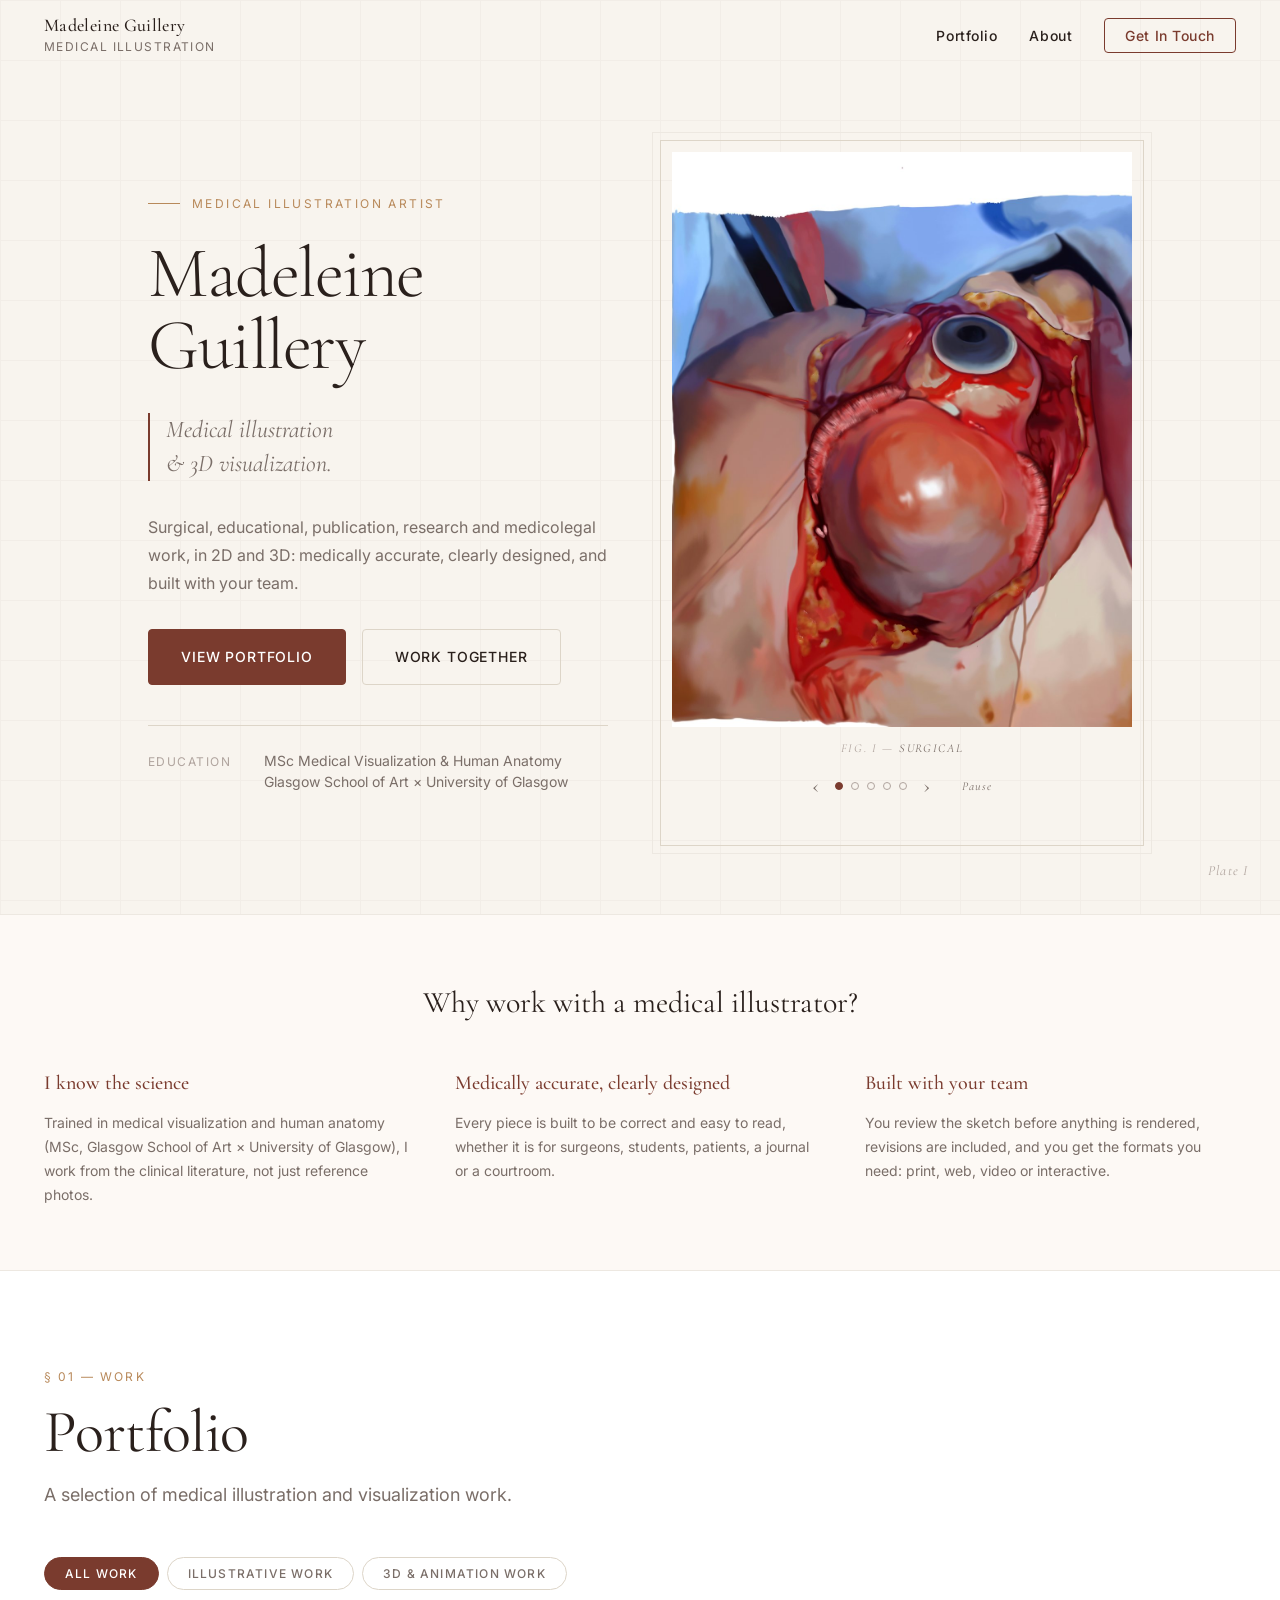
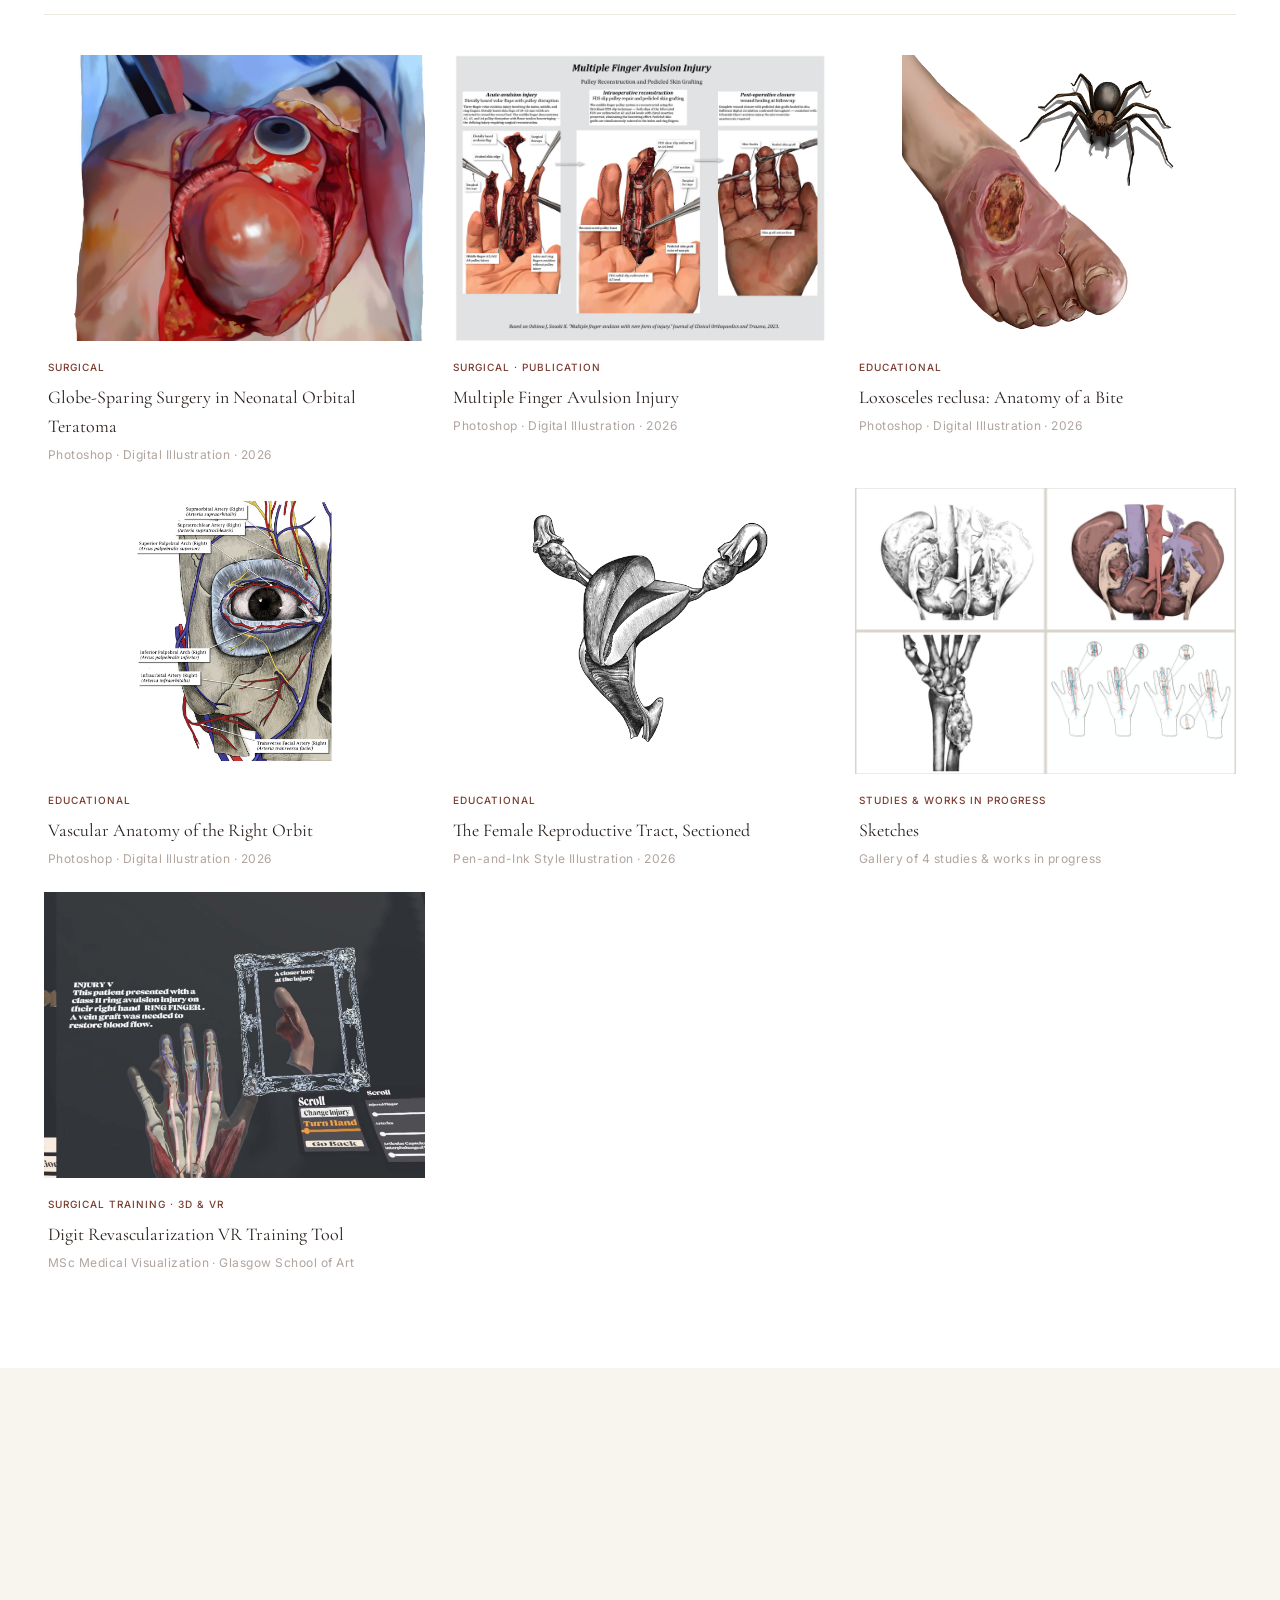
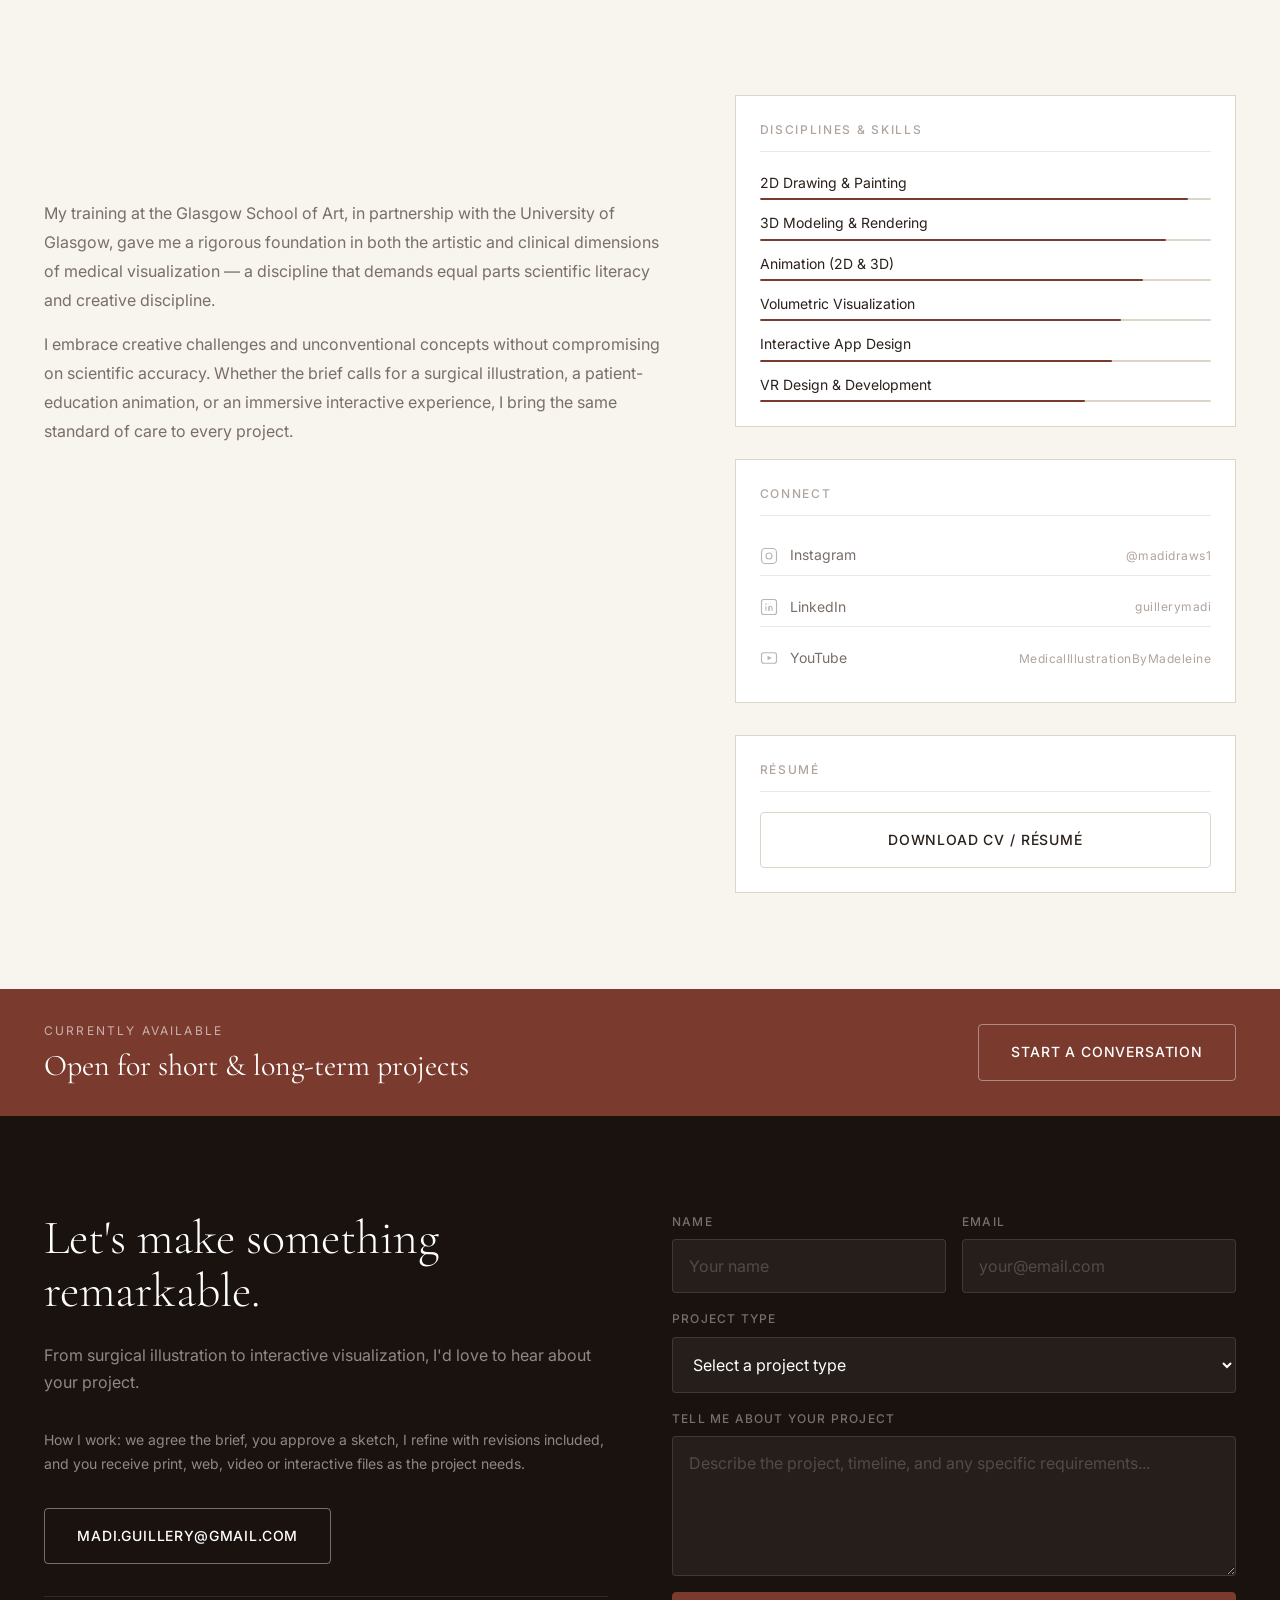
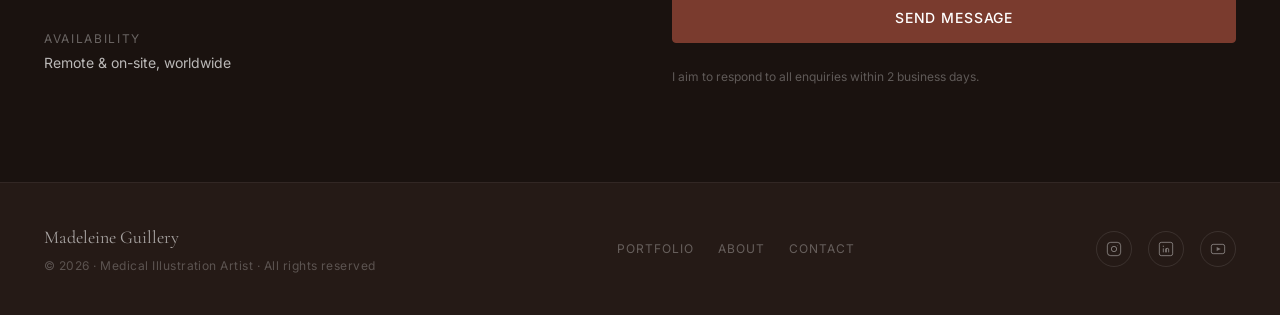
==== commit 4fb27448: "Portfolio quick fixes from Kevin's feedback - Hero now names the full range (surgical, educational, " ====
--- a/index.html
+++ b/index.html
@@ -4,7 +4,7 @@
   <meta charset="UTF-8">
   <meta name="viewport" content="width=device-width, initial-scale=1.0">
   <title>Madeleine Guillery — Medical Illustration Artist</title>
-  <meta name="description" content="Multi-disciplinary bio-medical artist specializing in 2D illustration, 3D modeling, animation, and interactive medical visualization. MSc Medical Visualization, Glasgow School of Art.">
+  <meta name="description" content="Medical illustrator and 3D visualization artist for surgical, educational, publication, research and medicolegal work. MSc Medical Visualization &amp; Human Anatomy, Glasgow School of Art and University of Glasgow.">
   <meta name="author" content="Madeleine Guillery">
 
   <!-- Open Graph -->
@@ -37,7 +37,6 @@
       <ul class="nav__links">
         <li><a href="#portfolio" class="nav__link">Portfolio</a></li>
         <li><a href="#about"     class="nav__link">About</a></li>
-        <li><a href="#process"   class="nav__link">Process</a></li>
         <li><a href="#contact"   class="nav__link nav__link--cta">Get In Touch</a></li>
       </ul>
 
@@ -55,7 +54,6 @@
     <ul class="mobile-menu__links">
       <li><a href="#portfolio" class="mobile-menu__link">Portfolio</a></li>
       <li><a href="#about"     class="mobile-menu__link">About</a></li>
-      <li><a href="#process"   class="mobile-menu__link">Process</a></li>
       <li><a href="#contact"   class="mobile-menu__link">Get In Touch</a></li>
     </ul>
   </div>
@@ -76,13 +74,13 @@
         </h1>
 
         <p class="hero__tagline reveal reveal--delay-2">
-          Illustration, 3D modeling,<br>animation and more.
+          Medical illustration<br>&amp; 3D visualization.
         </p>
 
         <p class="hero__bio reveal reveal--delay-2">
-          Multi-disciplinary bio-medical artist thriving at the intersection of
-          art and science — transforming complex medical concepts into captivating
-          visual narratives that make health education inspiring.
+          Surgical, educational, publication, research and medicolegal
+          work, in 2D and 3D: medically accurate, clearly designed, and
+          built with your team.
         </p>
 
         <div class="hero__actions reveal reveal--delay-3">
@@ -101,19 +99,70 @@
         </div>
       </div>
 
-      <!-- Right: hero image -->
+      <!-- Right: hero carousel, one plate per kind of work -->
       <div class="hero__image reveal reveal--delay-2">
-        <div class="hero__image-frame">
+        <div class="hero__image-frame hero__carousel" id="heroCarousel" role="region" aria-roledescription="carousel" aria-label="Featured work">
           <div class="hero__image-inner">
-            <img src="assets/portfolio/aminktober/vascular-orbit-final.jpg" alt="Featured work by Madeleine Guillery — Vascular Anatomy of the Right Orbit">
-          </div>
-          <p class="hero__image-caption">Featured Work — Fig. I</p>
+            <a href="projects/orbital-teratoma-surgical-illustration.html" class="hero__slide is-active" data-kind="Surgical" data-title="Globe-Sparing Surgery in Neonatal Orbital Teratoma">
+              <img src="assets/portfolio/illustrations/orbital-teratoma/panel-1-intraoperative-exposure.jpg" alt="Intraoperative exposure panel from Globe-Sparing Surgery in Neonatal Orbital Teratoma" style="object-position:center;">
+            </a>
+            <a href="projects/multiple-finger-avulsion.html" class="hero__slide" data-kind="Surgical &middot; Publication" data-title="Multiple Finger Avulsion Injury" aria-hidden="true" tabindex="-1">
+              <img src="assets/portfolio/illustrations/multiple-finger-avulsion/final-plate.jpg" alt="Multiple Finger Avulsion Injury, three-panel surgical plate based on a published case report" style="object-fit:contain;object-position:center;" loading="lazy">
+            </a>
+            <a href="projects/digit-revascularization-vr.html" class="hero__slide" data-kind="3D &amp; Interactive" data-title="Digit Revascularization VR Training Tool" aria-hidden="true" tabindex="-1">
+              <img src="assets/portfolio/thesis/digit-revascularization/vr-injury.jpg" alt="Digit Revascularization VR Training Tool, interactive 3D hand anatomy in virtual reality" style="object-position:35% center;" loading="lazy">
+            </a>
+            <a href="projects/vascular-anatomy-right-orbit.html" class="hero__slide" data-kind="Educational" data-title="Vascular Anatomy of the Right Orbit" aria-hidden="true" tabindex="-1">
+              <img src="assets/portfolio/aminktober/vascular-orbit-final.jpg" alt="Vascular Anatomy of the Right Orbit, labeled teaching plate with English and Latin labels" style="object-position:center;" loading="lazy">
+            </a>
+            <a href="projects/female-reproductive-tract-sectioned.html" class="hero__slide" data-kind="Educational &middot; Pen and ink" data-title="The Female Reproductive Tract, Sectioned" aria-hidden="true" tabindex="-1">
+              <img src="assets/portfolio/aminktober/female-reproductive-tract-final.jpg" alt="The Female Reproductive Tract, Sectioned, pen-and-ink style illustration" style="object-position:center;" loading="lazy">
+            </a>
+          </div>
+          <p class="hero__image-caption" aria-live="polite">
+            <span class="hero__caption-fig">Fig. I</span> &mdash;
+            <span class="hero__caption-kind">Surgical</span>
+          </p>
+          <div class="hero__carousel-controls">
+            <button type="button" class="hero__arrow" data-dir="-1" aria-label="Previous plate">&lsaquo;</button>
+            <button type="button" class="hero__dot is-active" aria-label="Show plate I" aria-current="true"></button>
+            <button type="button" class="hero__dot" aria-label="Show plate II"></button>
+            <button type="button" class="hero__dot" aria-label="Show plate III"></button>
+            <button type="button" class="hero__dot" aria-label="Show plate IV"></button>
+            <button type="button" class="hero__dot" aria-label="Show plate V"></button>
+            <button type="button" class="hero__arrow" data-dir="1" aria-label="Next plate">&rsaquo;</button>
+            <button type="button" class="hero__pause" aria-label="Pause slideshow" aria-pressed="false">Pause</button>
+          </div>
         </div>
       </div>
     </div>
 
     <!-- Plate annotation -->
-    <span class="hero__plate-label">Plate I</span>
+    <span class="hero__plate-label" id="heroPlateLabel">Plate I</span>
+  </section>
+
+
+  <!-- ======================================================================
+       WHY A MEDICAL ILLUSTRATOR
+       ====================================================================== -->
+  <section class="why" aria-labelledby="whyTitle">
+    <div class="container">
+      <h2 class="why__title reveal" id="whyTitle">Why work with a medical illustrator?</h2>
+      <div class="why__grid">
+        <div class="why__item reveal">
+          <h3 class="why__item-title">I know the science</h3>
+          <p>Trained in medical visualization and human anatomy (MSc, Glasgow School of Art &times; University of Glasgow), I work from the clinical literature, not just reference photos.</p>
+        </div>
+        <div class="why__item reveal reveal--delay-1">
+          <h3 class="why__item-title">Medically accurate, clearly designed</h3>
+          <p>Every piece is built to be correct and easy to read, whether it is for surgeons, students, patients, a journal or a courtroom.</p>
+        </div>
+        <div class="why__item reveal reveal--delay-2">
+          <h3 class="why__item-title">Built with your team</h3>
+          <p>You review the sketch before anything is rendered, revisions are included, and you get the formats you need: print, web, video or interactive.</p>
+        </div>
+      </div>
+    </div>
   </section>
 
 
@@ -134,10 +183,9 @@
       <!-- Category filter tabs -->
       <div class="portfolio__filters reveal">
         <button class="filter-btn active" data-filter="all">All Work</button>
-        <button class="filter-btn" data-filter="illustrations">Illustrations</button>
-        <button class="filter-btn" data-filter="thesis">Thesis Project</button>
-        <button class="filter-btn" data-filter="aminktober">AMInktober</button>
-        <button class="filter-btn" data-filter="sketches">Sketches</button>
+        <button class="filter-btn" data-filter="illustrative">Illustrative work</button>
+        <button class="filter-btn" data-filter="3d">3D &amp; Animation work</button>
+        <!-- Add when the first piece is ready: <button class="filter-btn" data-filter="social">Social media work</button> -->
       </div>
 
       <!-- Portfolio grid -->
@@ -145,34 +193,34 @@
 
         <!-- ── ILLUSTRATIONS ─────────────────────────────────────────── -->
 
-        <article class="portfolio__item reveal" data-category="illustrations">
+        <article class="portfolio__item reveal" data-category="illustrative">
           <a href="projects/orbital-teratoma-surgical-illustration.html" style="display:contents;">
             <div class="portfolio__item-image">
               <img src="assets/portfolio/illustrations/orbital-teratoma/panel-1-intraoperative-exposure.jpg" alt="Globe-Sparing Surgery in Neonatal Orbital Teratoma — intraoperative exposure panel">
               <div class="portfolio__overlay">
-                <p class="portfolio__overlay-cat">Illustrations</p>
+                <p class="portfolio__overlay-cat">Illustrative work</p>
                 <h3 class="portfolio__overlay-title">Globe-Sparing Surgery in Neonatal Orbital Teratoma</h3>
               </div>
             </div>
             <div class="portfolio__item-info">
-              <p class="portfolio__item-tag">Illustrations</p>
+              <p class="portfolio__item-tag">Surgical</p>
               <h3 class="portfolio__item-title">Globe-Sparing Surgery in Neonatal Orbital Teratoma</h3>
               <p class="portfolio__item-caption">Photoshop &middot; Digital Illustration · 2026</p>
             </div>
           </a>
         </article>
 
-        <article class="portfolio__item reveal reveal--delay-1" data-category="illustrations">
+        <article class="portfolio__item reveal reveal--delay-1" data-category="illustrative">
           <a href="projects/multiple-finger-avulsion.html" style="display:contents;">
             <div class="portfolio__item-image">
               <img src="assets/portfolio/illustrations/multiple-finger-avulsion/final-plate.jpg" alt="Multiple Finger Avulsion Injury — three-panel surgical illustration series">
               <div class="portfolio__overlay">
-                <p class="portfolio__overlay-cat">Illustrations</p>
+                <p class="portfolio__overlay-cat">Illustrative work</p>
                 <h3 class="portfolio__overlay-title">Multiple Finger Avulsion Injury</h3>
               </div>
             </div>
             <div class="portfolio__item-info">
-              <p class="portfolio__item-tag">Illustrations</p>
+              <p class="portfolio__item-tag">Surgical &middot; Publication</p>
               <h3 class="portfolio__item-title">Multiple Finger Avulsion Injury</h3>
               <p class="portfolio__item-caption">Photoshop &middot; Digital Illustration · 2026</p>
             </div>
@@ -181,51 +229,51 @@
 
         <!-- ── AMINKTOBER ─────────────────────────────────────────────── -->
 
-        <article class="portfolio__item reveal reveal--delay-2" data-category="aminktober">
+        <article class="portfolio__item reveal reveal--delay-2" data-category="illustrative">
           <a href="projects/loxosceles-reclusa-bite.html" style="display:contents;">
             <div class="portfolio__item-image">
               <img src="assets/portfolio/aminktober/recluse-bite-final.jpg" alt="Loxosceles reclusa: Anatomy of a Bite — brown recluse spider beside a necrotic bite lesion" style="object-fit:contain; background:#fff;">
               <div class="portfolio__overlay">
-                <p class="portfolio__overlay-cat">AMInktober</p>
+                <p class="portfolio__overlay-cat">Illustrative work</p>
                 <h3 class="portfolio__overlay-title">Loxosceles reclusa: Anatomy of a Bite</h3>
               </div>
             </div>
             <div class="portfolio__item-info">
-              <p class="portfolio__item-tag">AMInktober</p>
+              <p class="portfolio__item-tag">Educational</p>
               <h3 class="portfolio__item-title">Loxosceles reclusa: Anatomy of a Bite</h3>
               <p class="portfolio__item-caption">Photoshop &middot; Digital Illustration · 2026</p>
             </div>
           </a>
         </article>
 
-        <article class="portfolio__item reveal reveal--delay-3" data-category="aminktober">
+        <article class="portfolio__item reveal reveal--delay-3" data-category="illustrative">
           <a href="projects/vascular-anatomy-right-orbit.html" style="display:contents;">
             <div class="portfolio__item-image">
               <img src="assets/portfolio/aminktober/vascular-orbit-final.jpg" alt="Vascular Anatomy of the Right Orbit — labeled arteries, veins and nerves" style="object-fit:contain; background:#fff;">
               <div class="portfolio__overlay">
-                <p class="portfolio__overlay-cat">AMInktober</p>
+                <p class="portfolio__overlay-cat">Illustrative work</p>
                 <h3 class="portfolio__overlay-title">Vascular Anatomy of the Right Orbit</h3>
               </div>
             </div>
             <div class="portfolio__item-info">
-              <p class="portfolio__item-tag">AMInktober</p>
+              <p class="portfolio__item-tag">Educational</p>
               <h3 class="portfolio__item-title">Vascular Anatomy of the Right Orbit</h3>
               <p class="portfolio__item-caption">Photoshop &middot; Digital Illustration · 2026</p>
             </div>
           </a>
         </article>
 
-        <article class="portfolio__item reveal reveal--delay-1" data-category="aminktober">
+        <article class="portfolio__item reveal reveal--delay-1" data-category="illustrative">
           <a href="projects/female-reproductive-tract-sectioned.html" style="display:contents;">
             <div class="portfolio__item-image">
               <img src="assets/portfolio/aminktober/female-reproductive-tract-final.jpg" alt="The Female Reproductive Tract, Sectioned — pen-and-ink style illustration" style="object-fit:contain; background:#fff;">
               <div class="portfolio__overlay">
-                <p class="portfolio__overlay-cat">AMInktober</p>
+                <p class="portfolio__overlay-cat">Illustrative work</p>
                 <h3 class="portfolio__overlay-title">The Female Reproductive Tract, Sectioned</h3>
               </div>
             </div>
             <div class="portfolio__item-info">
-              <p class="portfolio__item-tag">AMInktober</p>
+              <p class="portfolio__item-tag">Educational</p>
               <h3 class="portfolio__item-title">The Female Reproductive Tract, Sectioned</h3>
               <p class="portfolio__item-caption">Pen-and-Ink Style Illustration · 2026</p>
             </div>
@@ -234,17 +282,17 @@
 
         <!-- ── SKETCHES ───────────────────────────────────────────────── -->
 
-        <article class="portfolio__item reveal reveal--delay-2" data-category="sketches">
+        <article class="portfolio__item reveal reveal--delay-2" data-category="illustrative">
           <a href="projects/sketches.html" style="display:contents;">
             <div class="portfolio__item-image">
               <img src="assets/portfolio/sketches/sketches-collection.jpg" alt="Collage of four anatomical and surgical sketches">
               <div class="portfolio__overlay">
-                <p class="portfolio__overlay-cat">Collection &middot; 4 sketches</p>
+                <p class="portfolio__overlay-cat">Illustrative work &middot; 4 sketches</p>
                 <h3 class="portfolio__overlay-title">Sketches</h3>
               </div>
             </div>
             <div class="portfolio__item-info">
-              <p class="portfolio__item-tag">Sketches &middot; Collection</p>
+              <p class="portfolio__item-tag">Studies &amp; works in progress</p>
               <h3 class="portfolio__item-title">Sketches</h3>
               <p class="portfolio__item-caption">Gallery of 4 studies &amp; works in progress</p>
             </div>
@@ -253,17 +301,17 @@
 
         <!-- ── THESIS PROJECT ─────────────────────────────────────────── -->
 
-        <article class="portfolio__item reveal" data-category="thesis">
+        <article class="portfolio__item reveal" data-category="3d">
           <a href="projects/digit-revascularization-vr.html" style="display:contents;">
             <div class="portfolio__item-image">
               <img src="assets/portfolio/thesis/digit-revascularization/vr-injury.jpg" alt="Digit Revascularization VR Training Tool — isolated anatomy view">
               <div class="portfolio__overlay">
-                <p class="portfolio__overlay-cat">Thesis Project</p>
+                <p class="portfolio__overlay-cat">3D &amp; Animation work</p>
                 <h3 class="portfolio__overlay-title">Digit Revascularization VR Training Tool</h3>
               </div>
             </div>
             <div class="portfolio__item-info">
-              <p class="portfolio__item-tag">Thesis Project</p>
+              <p class="portfolio__item-tag">Surgical training &middot; 3D &amp; VR</p>
               <h3 class="portfolio__item-title">Digit Revascularization VR Training Tool</h3>
               <p class="portfolio__item-caption">MSc Medical Visualization · Glasgow School of Art</p>
             </div>
@@ -442,81 +490,6 @@
 
 
   <!-- ======================================================================
-       PROCESS
-       ====================================================================== -->
-  <section id="process" class="process section">
-    <div class="container">
-
-      <div class="section__header reveal">
-        <p class="section__label">§ 03 — How I Work</p>
-        <h2 class="section__title">Process</h2>
-        <p class="section__subtitle">
-          Every project follows a structured, collaborative workflow designed
-          to ensure scientific accuracy and creative excellence from first
-          brief to final delivery.
-        </p>
-      </div>
-
-      <div class="process__grid">
-
-        <div class="process__step reveal">
-          <div class="process__step-number">I</div>
-          <div>
-            <h3 class="process__step-title">Discovery &amp;<br>Research</h3>
-            <p class="process__step-body">
-              We begin with a thorough brief: understanding the medical subject,
-              the intended audience, the deliverable format, and the clinical or
-              educational goals the work must serve. I research source material,
-              anatomy references, and existing literature before any mark
-              is made.
-            </p>
-          </div>
-        </div>
-
-        <div class="process__step reveal reveal--delay-1">
-          <div class="process__step-number">II</div>
-          <div>
-            <h3 class="process__step-title">Concept &amp;<br>Sketching</h3>
-            <p class="process__step-body">
-              Initial concepts are developed as rough sketches or low-fidelity
-              3D blockouts. This stage is collaborative — you review and
-              approve the compositional approach, viewpoint, and level of
-              detail before I commit to full rendering.
-            </p>
-          </div>
-        </div>
-
-        <div class="process__step reveal reveal--delay-2">
-          <div class="process__step-number">III</div>
-          <div>
-            <h3 class="process__step-title">Development &amp;<br>Refinement</h3>
-            <p class="process__step-body">
-              With the concept approved, I move into detailed rendering and
-              refinement. Rounds of revisions are included, so the final piece
-              meets both your vision and the anatomical standard.
-            </p>
-          </div>
-        </div>
-
-        <div class="process__step reveal reveal--delay-3">
-          <div class="process__step-number">IV</div>
-          <div>
-            <h3 class="process__step-title">Final Delivery</h3>
-            <p class="process__step-body">
-              Completed work is delivered in all required formats — print-ready
-              TIFF, web-optimized PNG/SVG, video files, or interactive builds
-              depending on the project. Full source files and usage rights are
-              transferred per agreement.
-            </p>
-          </div>
-        </div>
-
-      </div>
-    </div>
-  </section>
-
-
-  <!-- ======================================================================
        CONTACT
        ====================================================================== -->
   <section id="contact" class="contact">
@@ -531,6 +504,11 @@
           <p class="contact__subtext reveal">
             From surgical illustration to interactive visualization,
             I'd love to hear about your project.
+          </p>
+          <p class="contact__subtext contact__process reveal">
+            How I work: we agree the brief, you approve a sketch, I refine with
+            revisions included, and you receive print, web, video or interactive
+            files as the project needs.
           </p>
           <a href="mailto:madi.guillery@gmail.com" class="btn btn--ghost reveal">
             madi.guillery@gmail.com
@@ -602,7 +580,6 @@
       <nav class="footer__links" aria-label="Footer navigation">
         <a href="#portfolio" class="footer__link">Portfolio</a>
         <a href="#about"     class="footer__link">About</a>
-        <a href="#process"   class="footer__link">Process</a>
         <a href="#contact"   class="footer__link">Contact</a>
       </nav>
 
--- a/css/styles.css
+++ b/css/styles.css
@@ -1638,3 +1638,148 @@
     text-align: center;
   }
 }
+
+
+/* --------------------------------------------------------------------------
+   Hero carousel: one plate per kind of work
+   -------------------------------------------------------------------------- */
+.hero__slide {
+  position: absolute;
+  inset: 0;
+  display: block;
+  opacity: 0;
+  visibility: hidden;
+  transition: opacity 0.8s ease, visibility 0s linear 0.8s;
+}
+
+.hero__slide.is-active {
+  opacity: 1;
+  visibility: visible;
+  transition: opacity 0.8s ease, visibility 0s;
+}
+
+.hero__slide:focus-visible {
+  outline: 2px solid var(--c-accent);
+  outline-offset: -4px;
+}
+
+.hero__caption-kind {
+  color: var(--c-text-muted);
+}
+
+.hero__carousel-controls {
+  display: flex;
+  align-items: center;
+  justify-content: center;
+  gap: var(--sp-2);
+  padding-top: var(--sp-3);
+}
+
+.hero__arrow,
+.hero__pause {
+  background: none;
+  border: none;
+  cursor: pointer;
+  color: var(--c-text-muted);
+  font-family: var(--font-serif);
+  line-height: 1;
+  padding: var(--sp-1) var(--sp-2);
+  min-height: 32px;
+  transition: color 0.2s ease;
+}
+
+.hero__arrow { font-size: var(--text-2xl); }
+
+.hero__pause {
+  font-size: var(--text-xs);
+  font-style: italic;
+  letter-spacing: 0.08em;
+  margin-left: var(--sp-2);
+}
+
+.hero__arrow:hover,
+.hero__pause:hover { color: var(--c-accent); }
+
+.hero__dot {
+  width: 8px;
+  height: 8px;
+  padding: 0;
+  border-radius: 50%;
+  border: 1px solid var(--c-text-faint);
+  background: transparent;
+  cursor: pointer;
+  transition: background 0.2s ease, border-color 0.2s ease;
+  /* bigger tap target without a bigger dot */
+  box-shadow: 0 0 0 8px transparent;
+}
+
+.hero__dot.is-active {
+  background: var(--c-accent);
+  border-color: var(--c-accent);
+}
+
+.hero__arrow:focus-visible,
+.hero__pause:focus-visible,
+.hero__dot:focus-visible {
+  outline: 2px solid var(--c-accent);
+  outline-offset: 2px;
+}
+
+@media (prefers-reduced-motion: reduce) {
+  .hero__slide,
+  .hero__slide.is-active { transition: none; }
+}
+
+
+/* --------------------------------------------------------------------------
+   Why work with a medical illustrator
+   -------------------------------------------------------------------------- */
+.why {
+  padding: var(--sp-16) 0;
+  border-top: 1px solid var(--c-border-light);
+  border-bottom: 1px solid var(--c-border-light);
+  background: var(--c-surface-tint);
+}
+
+.why__title {
+  font-family: var(--font-serif);
+  font-weight: 400;
+  font-size: var(--text-3xl);
+  color: var(--c-text);
+  text-align: center;
+  margin-bottom: var(--sp-10);
+}
+
+.why__grid {
+  display: grid;
+  grid-template-columns: repeat(3, 1fr);
+  gap: var(--sp-10);
+}
+
+.why__item-title {
+  font-family: var(--font-serif);
+  font-weight: 500;
+  font-size: var(--text-xl);
+  color: var(--c-accent);
+  margin-bottom: var(--sp-3);
+}
+
+.why__item p {
+  font-size: var(--text-sm);
+  line-height: 1.7;
+  color: var(--c-text-muted);
+}
+
+.contact__process {
+  font-size: var(--text-sm);
+  margin-top: var(--sp-4);
+}
+
+@media (max-width: 900px) {
+  .why { padding: var(--sp-12) 0; }
+  .why__grid {
+    grid-template-columns: 1fr;
+    gap: var(--sp-6);
+  }
+  .why__title { font-size: var(--text-2xl); margin-bottom: var(--sp-6); }
+}
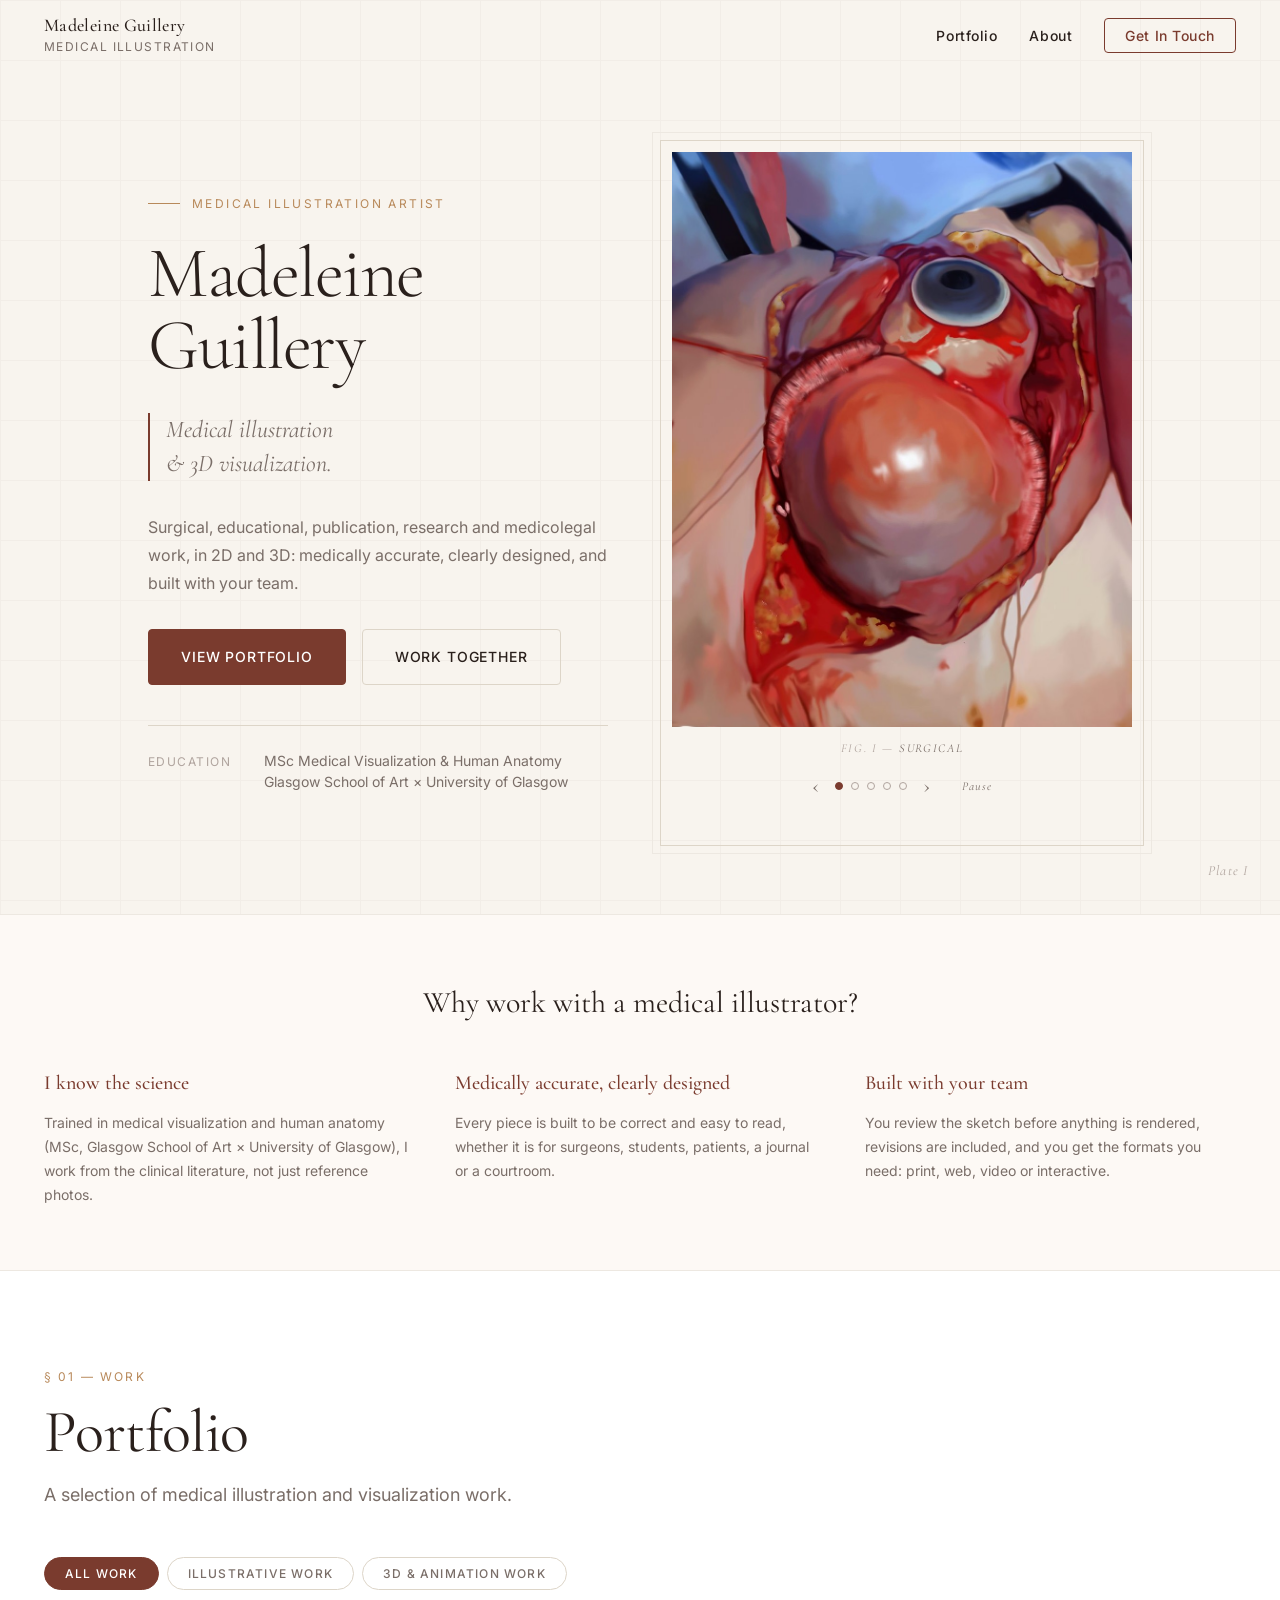
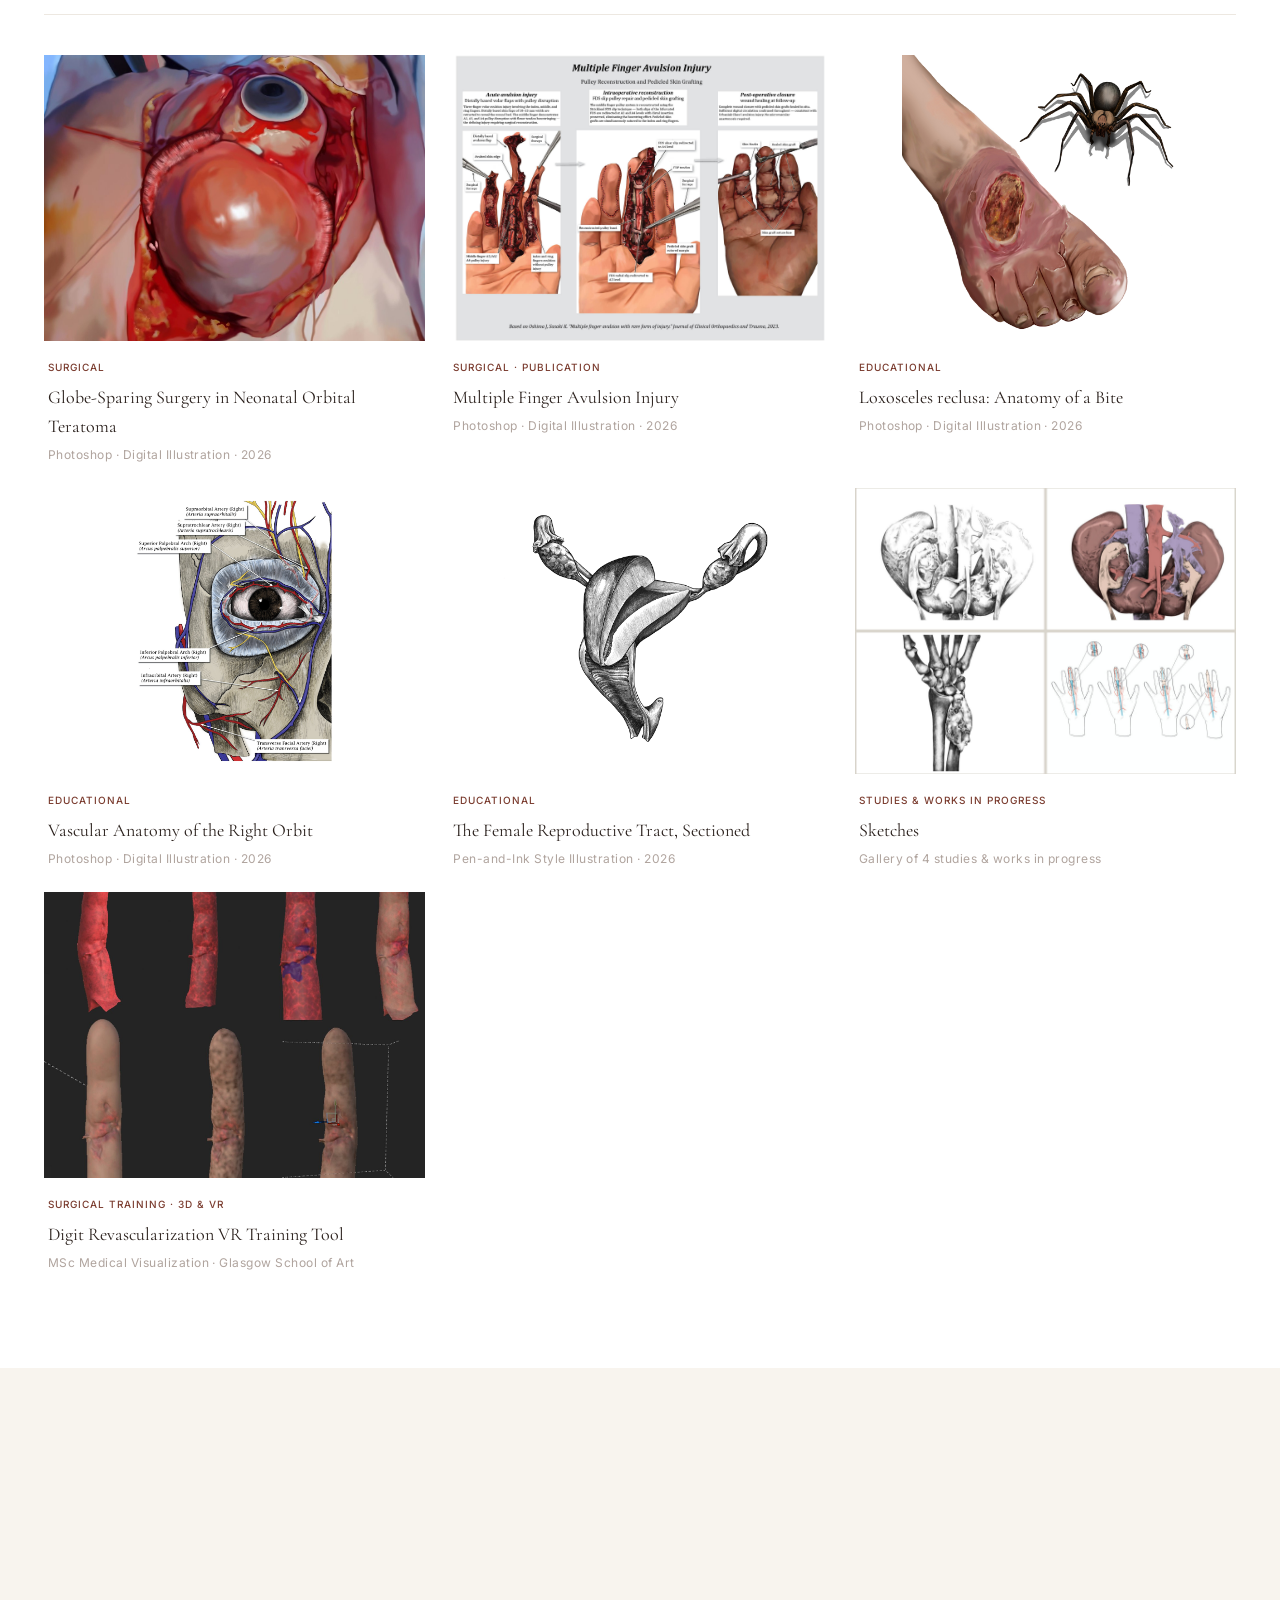
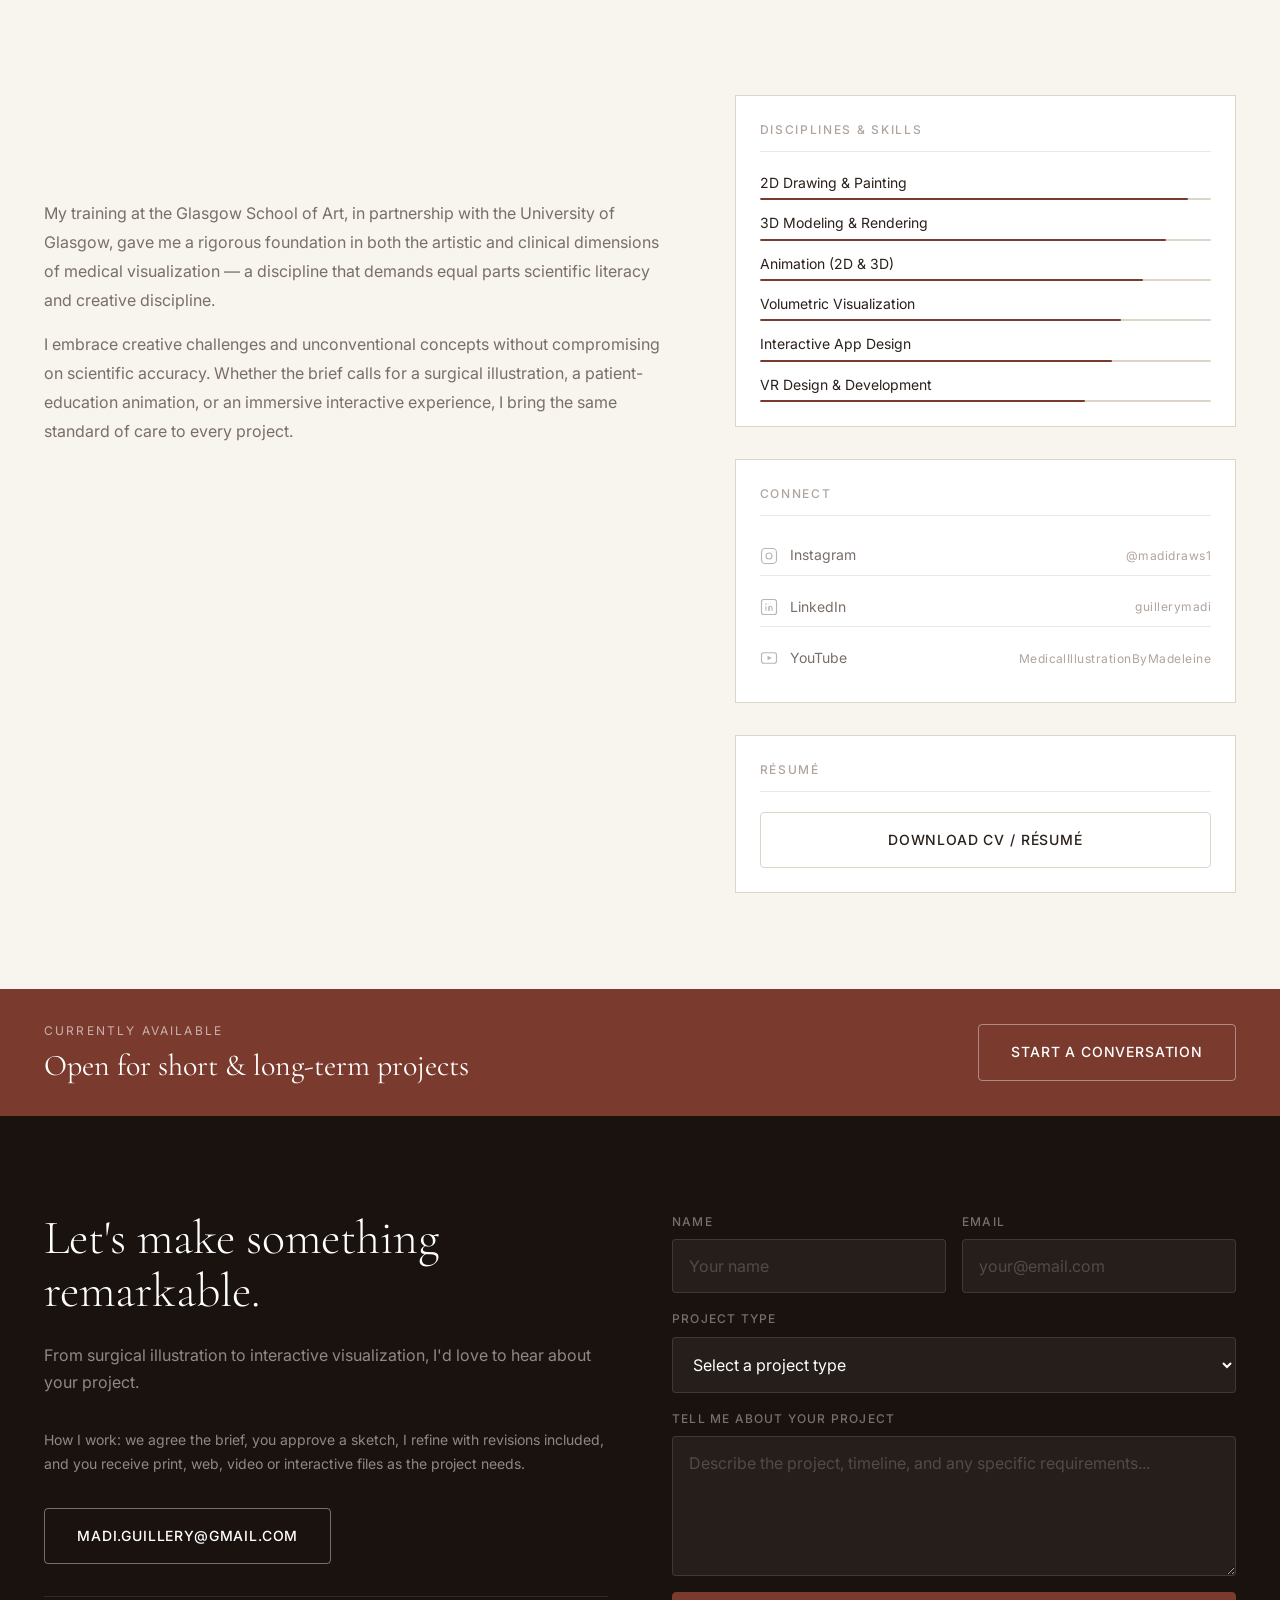
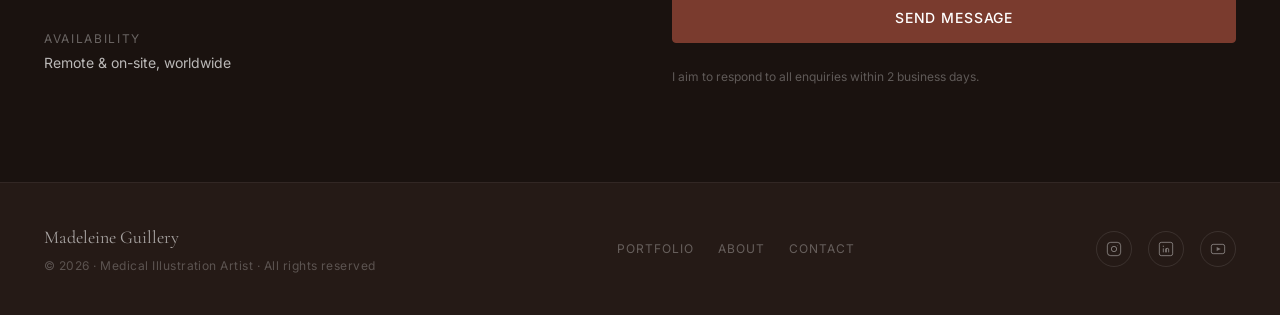
==== commit daf04673: "Crop hero plates, sharper VR image, stage-by-stage process sections - Teratoma panel cropped to drop" ====
--- a/index.html
+++ b/index.html
@@ -104,13 +104,13 @@
         <div class="hero__image-frame hero__carousel" id="heroCarousel" role="region" aria-roledescription="carousel" aria-label="Featured work">
           <div class="hero__image-inner">
             <a href="projects/orbital-teratoma-surgical-illustration.html" class="hero__slide is-active" data-kind="Surgical" data-title="Globe-Sparing Surgery in Neonatal Orbital Teratoma">
-              <img src="assets/portfolio/illustrations/orbital-teratoma/panel-1-intraoperative-exposure.jpg" alt="Intraoperative exposure panel from Globe-Sparing Surgery in Neonatal Orbital Teratoma" style="object-position:center;">
+              <img src="assets/portfolio/illustrations/orbital-teratoma/panel-1-intraoperative-exposure-cropped.jpg" alt="Intraoperative exposure panel from Globe-Sparing Surgery in Neonatal Orbital Teratoma" style="object-position:center;">
             </a>
             <a href="projects/multiple-finger-avulsion.html" class="hero__slide" data-kind="Surgical &middot; Publication" data-title="Multiple Finger Avulsion Injury" aria-hidden="true" tabindex="-1">
-              <img src="assets/portfolio/illustrations/multiple-finger-avulsion/final-plate.jpg" alt="Multiple Finger Avulsion Injury, three-panel surgical plate based on a published case report" style="object-fit:contain;object-position:center;" loading="lazy">
+              <img src="assets/portfolio/illustrations/multiple-finger-avulsion/hero-intraoperative-crop.jpg" alt="Intraoperative reconstruction panel from Multiple Finger Avulsion Injury, based on a published case report" style="object-position:center;" loading="lazy">
             </a>
             <a href="projects/digit-revascularization-vr.html" class="hero__slide" data-kind="3D &amp; Interactive" data-title="Digit Revascularization VR Training Tool" aria-hidden="true" tabindex="-1">
-              <img src="assets/portfolio/thesis/digit-revascularization/vr-injury.jpg" alt="Digit Revascularization VR Training Tool, interactive 3D hand anatomy in virtual reality" style="object-position:35% center;" loading="lazy">
+              <img src="assets/portfolio/thesis/digit-revascularization/process-model-progress.jpg" alt="3D digit models from the Digit Revascularization VR Training Tool, from vascular layer to finished skin" style="object-position:center;" loading="lazy">
             </a>
             <a href="projects/vascular-anatomy-right-orbit.html" class="hero__slide" data-kind="Educational" data-title="Vascular Anatomy of the Right Orbit" aria-hidden="true" tabindex="-1">
               <img src="assets/portfolio/aminktober/vascular-orbit-final.jpg" alt="Vascular Anatomy of the Right Orbit, labeled teaching plate with English and Latin labels" style="object-position:center;" loading="lazy">
@@ -196,7 +196,7 @@
         <article class="portfolio__item reveal" data-category="illustrative">
           <a href="projects/orbital-teratoma-surgical-illustration.html" style="display:contents;">
             <div class="portfolio__item-image">
-              <img src="assets/portfolio/illustrations/orbital-teratoma/panel-1-intraoperative-exposure.jpg" alt="Globe-Sparing Surgery in Neonatal Orbital Teratoma — intraoperative exposure panel">
+              <img src="assets/portfolio/illustrations/orbital-teratoma/panel-1-intraoperative-exposure-cropped.jpg" alt="Globe-Sparing Surgery in Neonatal Orbital Teratoma — intraoperative exposure panel">
               <div class="portfolio__overlay">
                 <p class="portfolio__overlay-cat">Illustrative work</p>
                 <h3 class="portfolio__overlay-title">Globe-Sparing Surgery in Neonatal Orbital Teratoma</h3>
@@ -304,7 +304,7 @@
         <article class="portfolio__item reveal" data-category="3d">
           <a href="projects/digit-revascularization-vr.html" style="display:contents;">
             <div class="portfolio__item-image">
-              <img src="assets/portfolio/thesis/digit-revascularization/vr-injury.jpg" alt="Digit Revascularization VR Training Tool — isolated anatomy view">
+              <img src="assets/portfolio/thesis/digit-revascularization/process-model-progress.jpg" alt="Digit Revascularization VR Training Tool — 3D digit models from vascular layer to finished skin">
               <div class="portfolio__overlay">
                 <p class="portfolio__overlay-cat">3D &amp; Animation work</p>
                 <h3 class="portfolio__overlay-title">Digit Revascularization VR Training Tool</h3>
--- a/css/styles.css
+++ b/css/styles.css
@@ -1783,3 +1783,105 @@
   }
   .why__title { font-size: var(--text-2xl); margin-bottom: var(--sp-6); }
 }
+
+
+/* --------------------------------------------------------------------------
+   Process stages: a titled band with a short write-up, then a rounded
+   board of that stage's images linked by arrows
+   -------------------------------------------------------------------------- */
+.process-stages {
+  display: flex;
+  flex-direction: column;
+  gap: var(--sp-12);
+}
+
+.process-stage__intro {
+  background: var(--c-bg-alt);
+  border-left: 3px solid var(--c-accent);
+  padding: var(--sp-6) var(--sp-8);
+  margin-bottom: var(--sp-6);
+}
+
+.process-stage__step {
+  display: block;
+  font-size: var(--text-xs);
+  letter-spacing: 0.14em;
+  text-transform: uppercase;
+  color: var(--c-accent);
+  margin-bottom: var(--sp-2);
+}
+
+.process-stage__title {
+  font-family: var(--font-serif);
+  font-weight: 500;
+  font-size: var(--text-2xl);
+  color: var(--c-text);
+  margin-bottom: var(--sp-3);
+}
+
+.process-stage__text {
+  font-size: var(--text-base);
+  line-height: 1.7;
+  color: var(--c-text-muted);
+  max-width: 68ch;
+}
+
+.process-board {
+  display: flex;
+  align-items: center;
+  justify-content: center;
+  gap: var(--sp-4);
+  background: var(--c-surface-tint);
+  border: 1px solid var(--c-border-light);
+  border-radius: 20px;
+  padding: var(--sp-8);
+}
+
+.process-board__item {
+  flex: 1 1 0;
+  min-width: 0;
+  margin: 0;
+}
+
+.process-board__item img {
+  width: 100%;
+  height: auto;
+  max-height: 520px;
+  object-fit: contain;
+  display: block;
+  margin: 0 auto;
+  border-radius: 6px;
+  background: #fff;
+  box-shadow: 0 1px 3px rgba(42, 32, 28, 0.08);
+}
+
+.process-board__item figcaption {
+  margin-top: var(--sp-3);
+  font-size: var(--text-sm);
+  color: var(--c-text-muted);
+  text-align: center;
+  line-height: 1.5;
+}
+
+.process-board__arrow {
+  flex: 0 0 auto;
+  color: var(--c-accent);
+  font-size: var(--text-2xl);
+  line-height: 1;
+}
+
+.process-board--stack {
+  flex-direction: column;
+}
+
+.process-board--stack .process-board__item { width: 100%; }
+
+@media (max-width: 760px) {
+  .process-stage__intro { padding: var(--sp-5, 1.25rem) var(--sp-5, 1.25rem); }
+  .process-board {
+    flex-direction: column;
+    padding: var(--sp-5, 1.25rem);
+  }
+  .process-board__item { width: 100%; }
+  .process-board__arrow { transform: rotate(90deg); }
+}
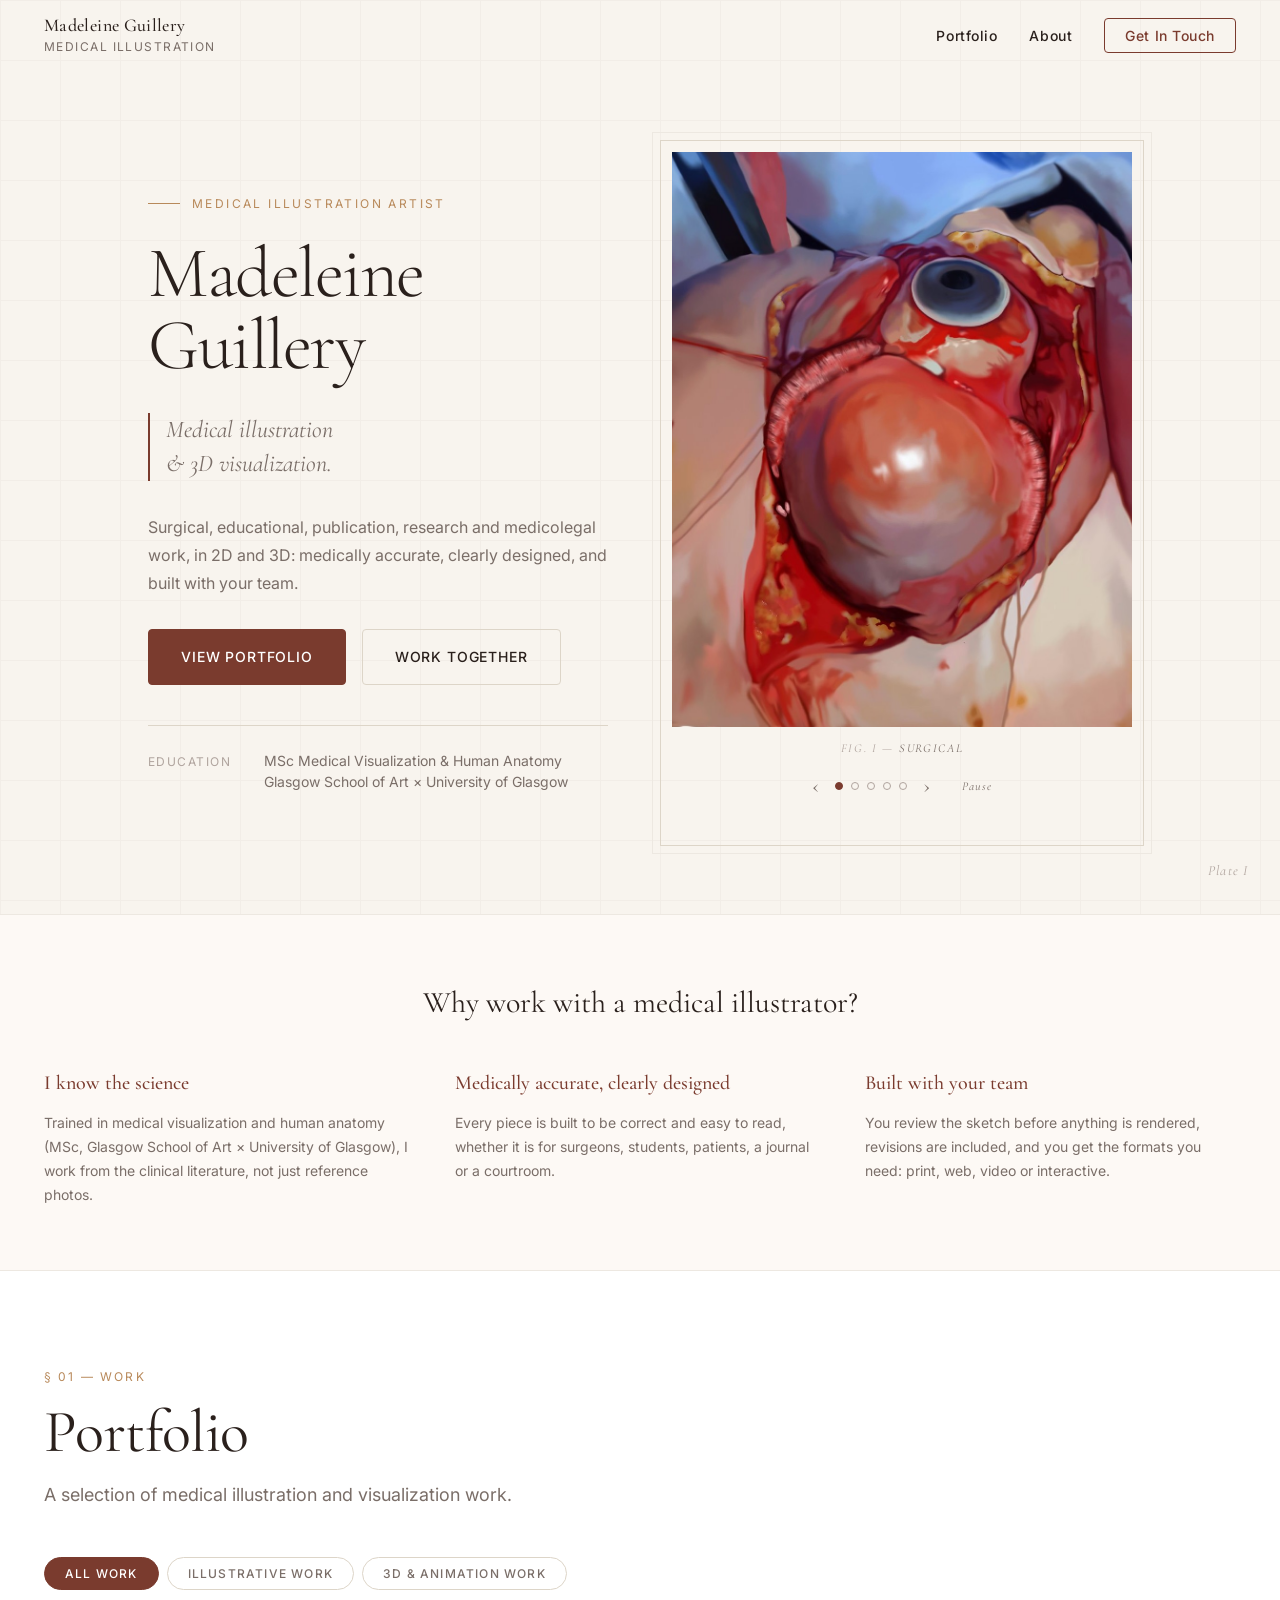
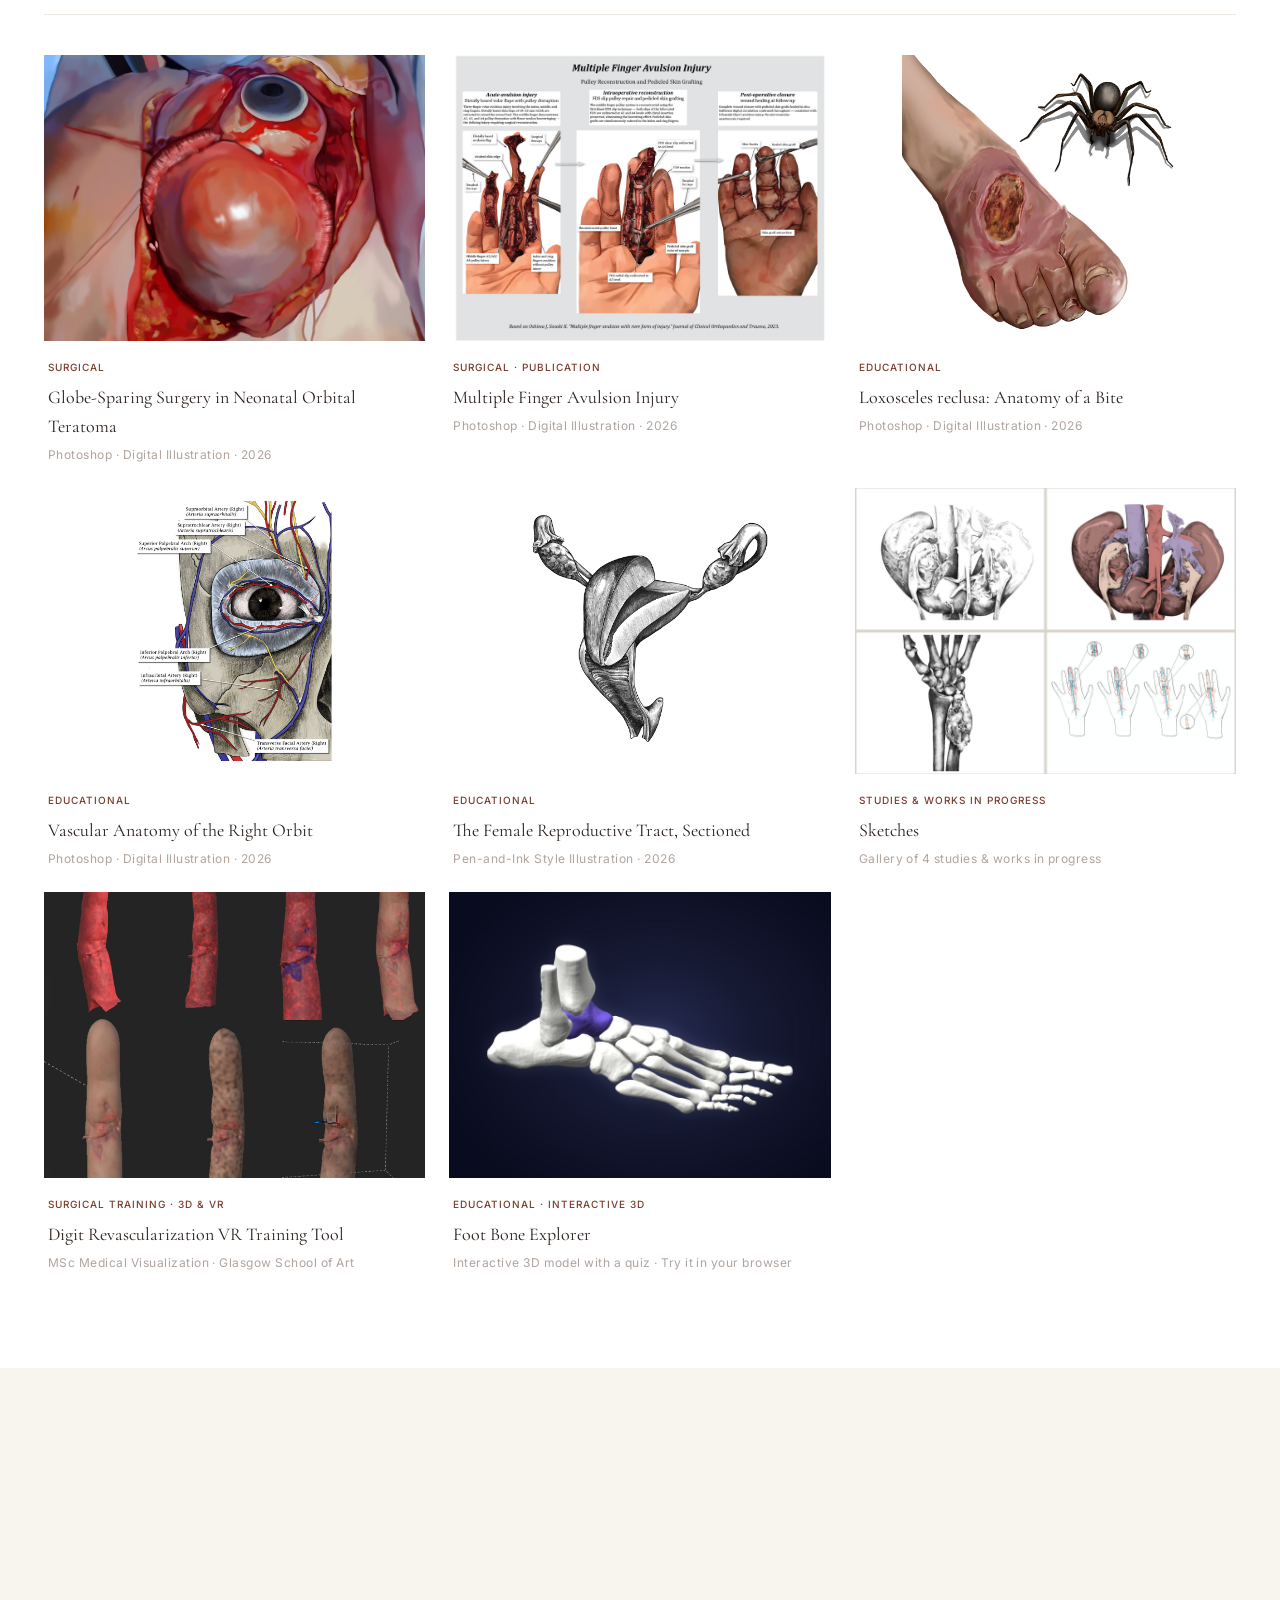
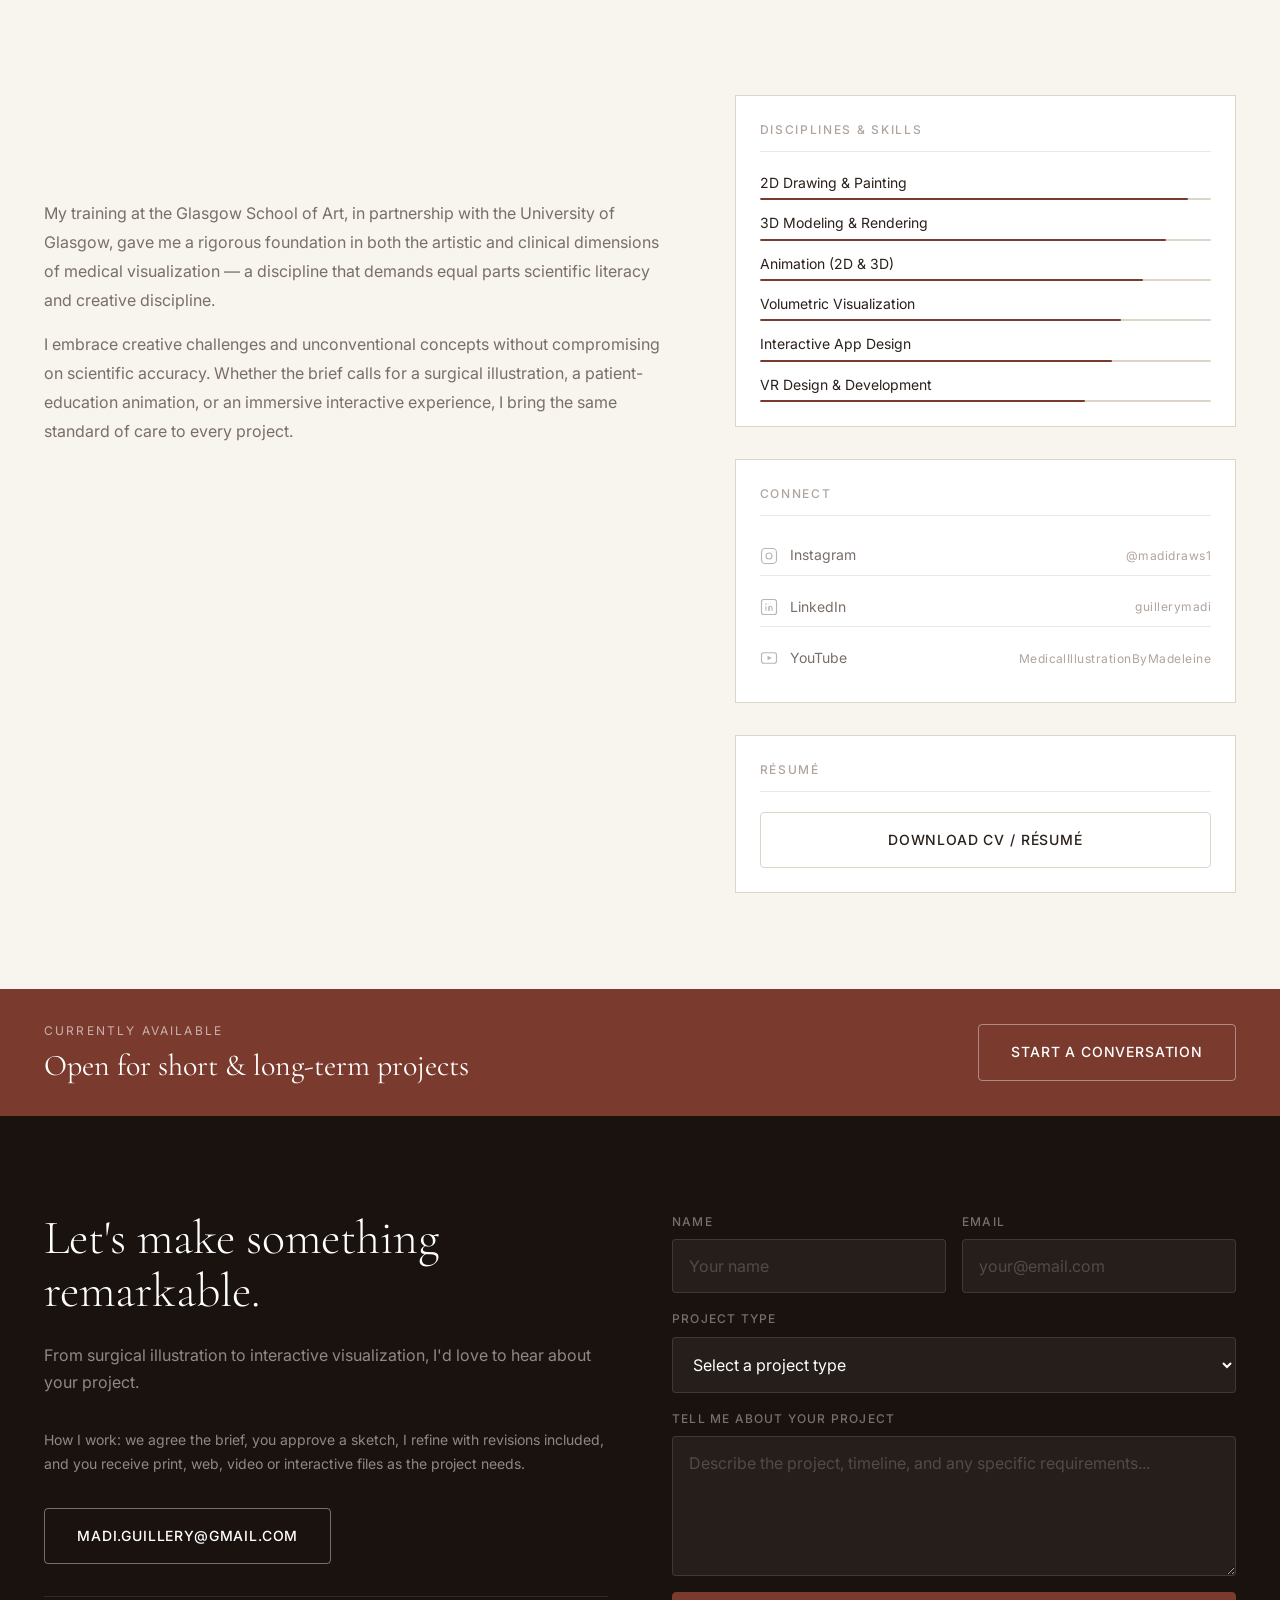
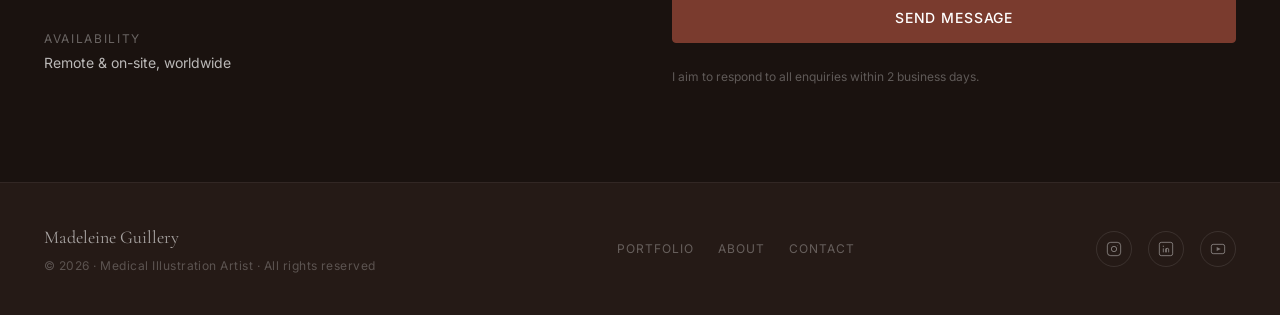
==== commit 29890837: "Add the Foot Bone Explorer project page and portfolio card Co-Authored-By: Claude Opus 5.5 <noreply@" ====
--- a/index.html
+++ b/index.html
@@ -314,6 +314,25 @@
               <p class="portfolio__item-tag">Surgical training &middot; 3D &amp; VR</p>
               <h3 class="portfolio__item-title">Digit Revascularization VR Training Tool</h3>
               <p class="portfolio__item-caption">MSc Medical Visualization · Glasgow School of Art</p>
+            </div>
+          </a>
+        </article>
+
+        <!-- ── INTERACTIVE ────────────────────────────────────────────── -->
+
+        <article class="portfolio__item reveal reveal--delay-1" data-category="3d">
+          <a href="projects/foot-bone-explorer.html" style="display:contents;">
+            <div class="portfolio__item-image">
+              <img src="assets/portfolio/3d/foot-bone-explorer/foot-bone-explorer-cover.jpg" alt="Foot Bone Explorer: 3D model of the bones of the right foot and ankle, with the talus highlighted">
+              <div class="portfolio__overlay">
+                <p class="portfolio__overlay-cat">3D &amp; Animation work</p>
+                <h3 class="portfolio__overlay-title">Foot Bone Explorer</h3>
+              </div>
+            </div>
+            <div class="portfolio__item-info">
+              <p class="portfolio__item-tag">Educational &middot; Interactive 3D</p>
+              <h3 class="portfolio__item-title">Foot Bone Explorer</h3>
+              <p class="portfolio__item-caption">Interactive 3D model with a quiz &middot; Try it in your browser</p>
             </div>
           </a>
         </article>
--- a/css/styles.css
+++ b/css/styles.css
@@ -1885,3 +1885,33 @@
   .process-board__item { width: 100%; }
   .process-board__arrow { transform: rotate(90deg); }
 }
+
+/* ----- Interactive embed (Foot Bone Explorer) ----- */
+.interactive-embed {
+  position: relative;
+  border-radius: 20px;
+  overflow: hidden;
+  background: #0a0c1f;
+  box-shadow: 0 18px 50px rgba(10, 12, 31, 0.18);
+  height: min(80vh, 720px);
+  min-height: 600px;
+}
+.interactive-embed iframe {
+  display: block;
+  width: 100%;
+  height: 100%;
+  border: 0;
+}
+.interactive-embed__note {
+  margin-top: 14px;
+  font-size: 0.95rem;
+  color: var(--c-text-muted, #6b6b6b);
+  text-align: center;
+}
+.interactive-embed__note a {
+  color: var(--c-accent, inherit);
+  white-space: nowrap;
+}
+@media (max-width: 760px) {
+  .interactive-embed { height: 640px; min-height: 0; border-radius: 14px; }
+}
